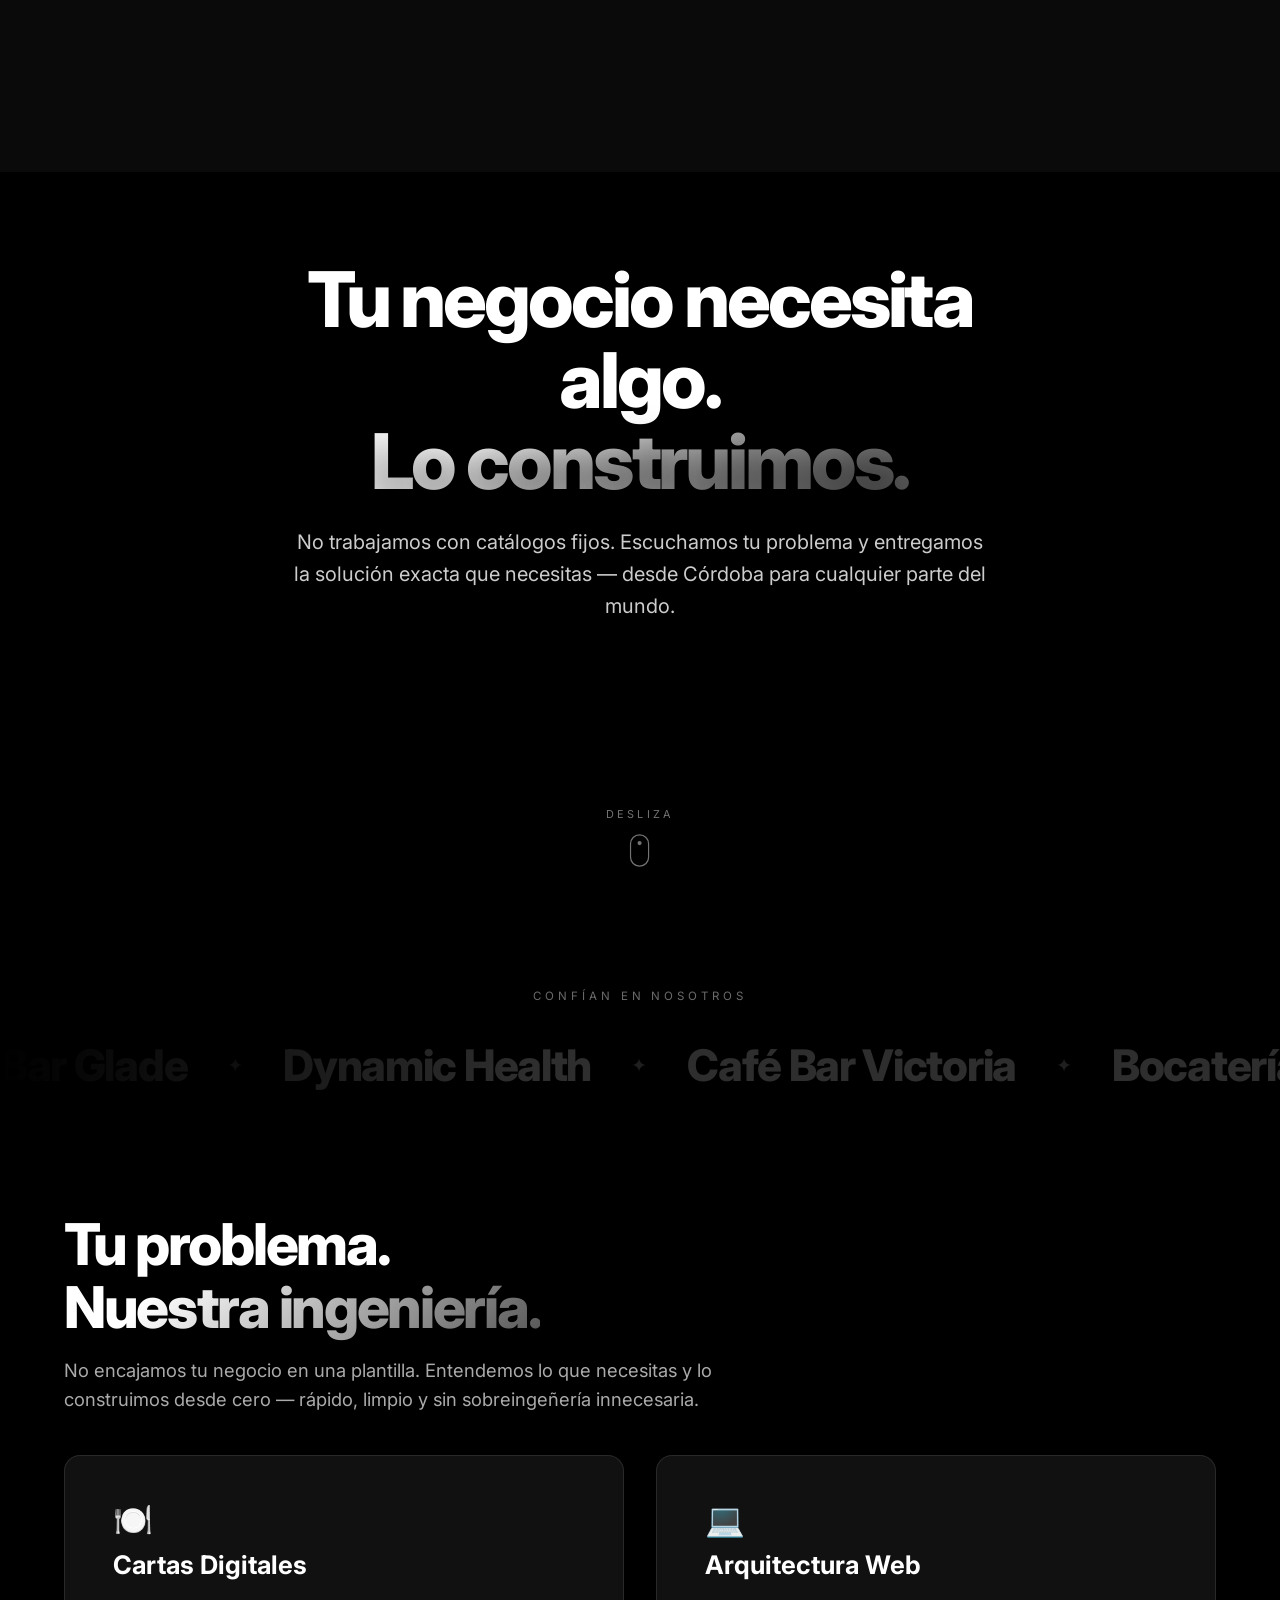
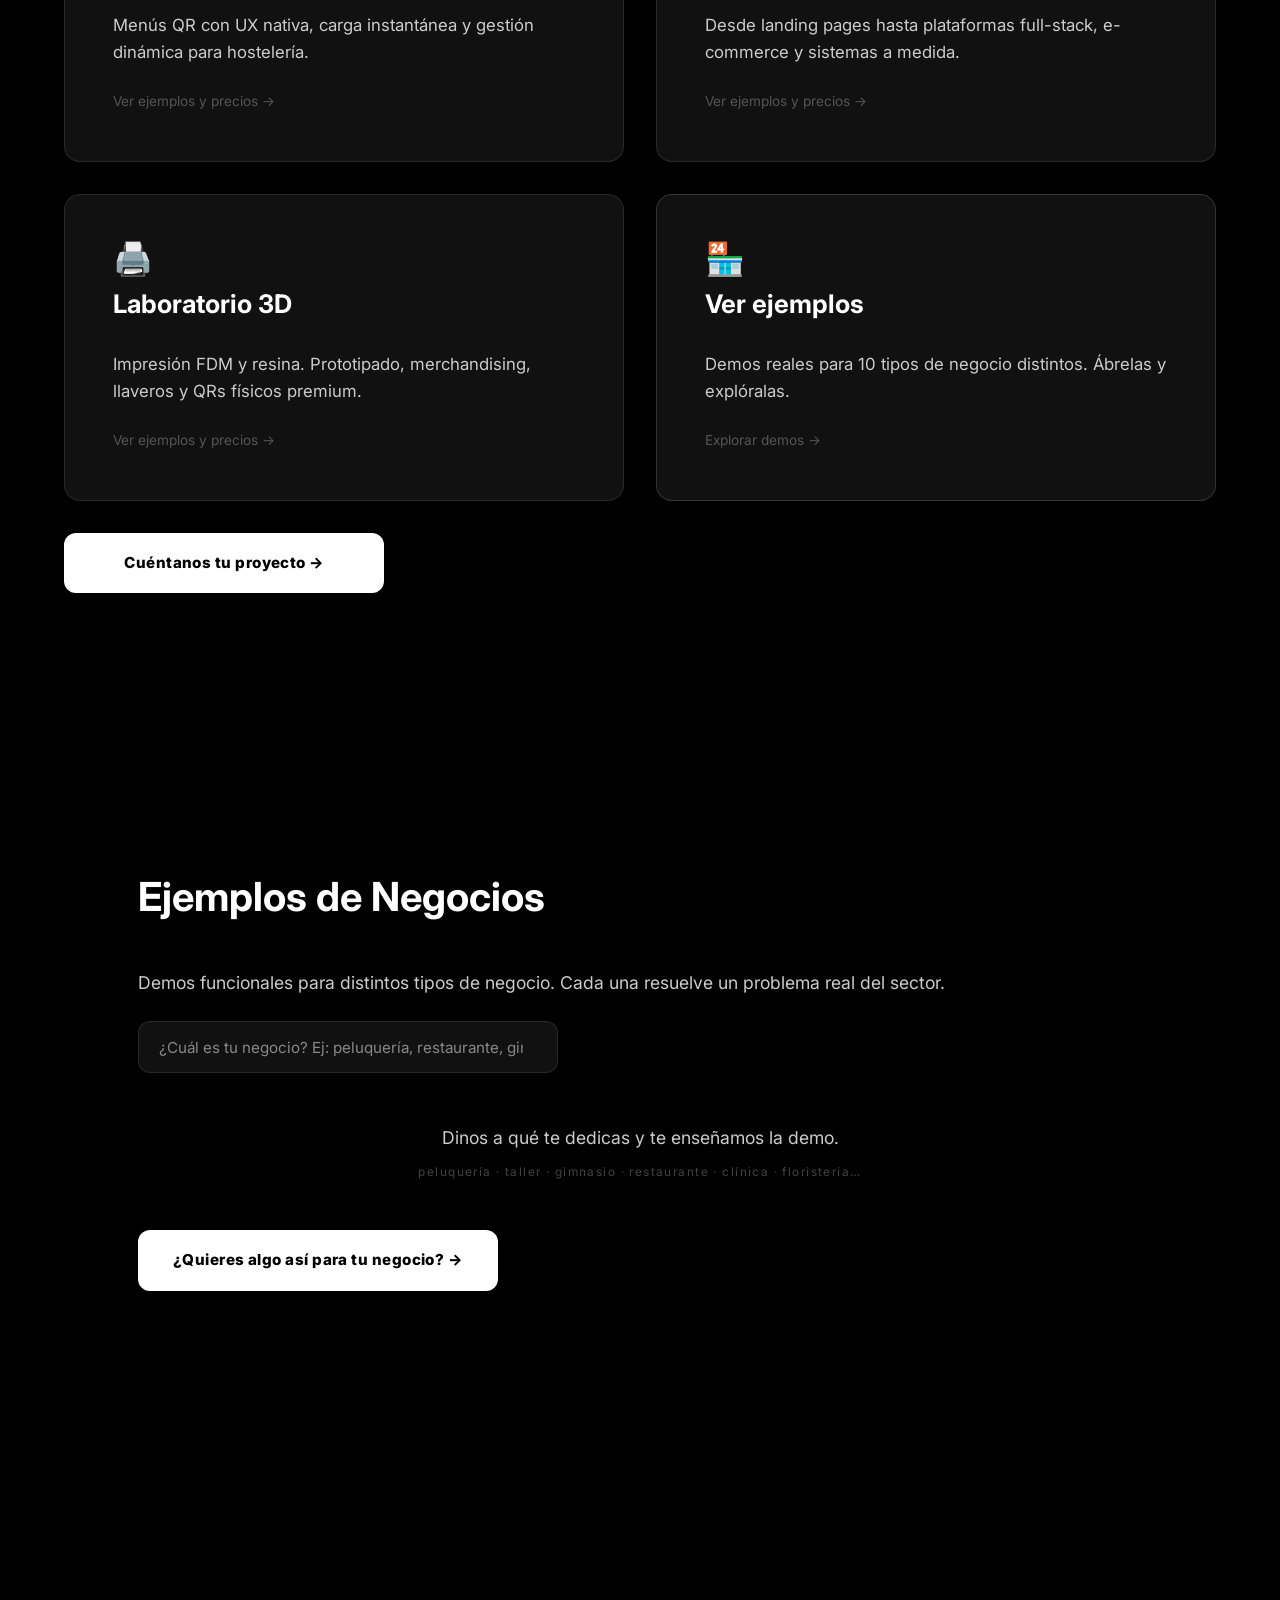
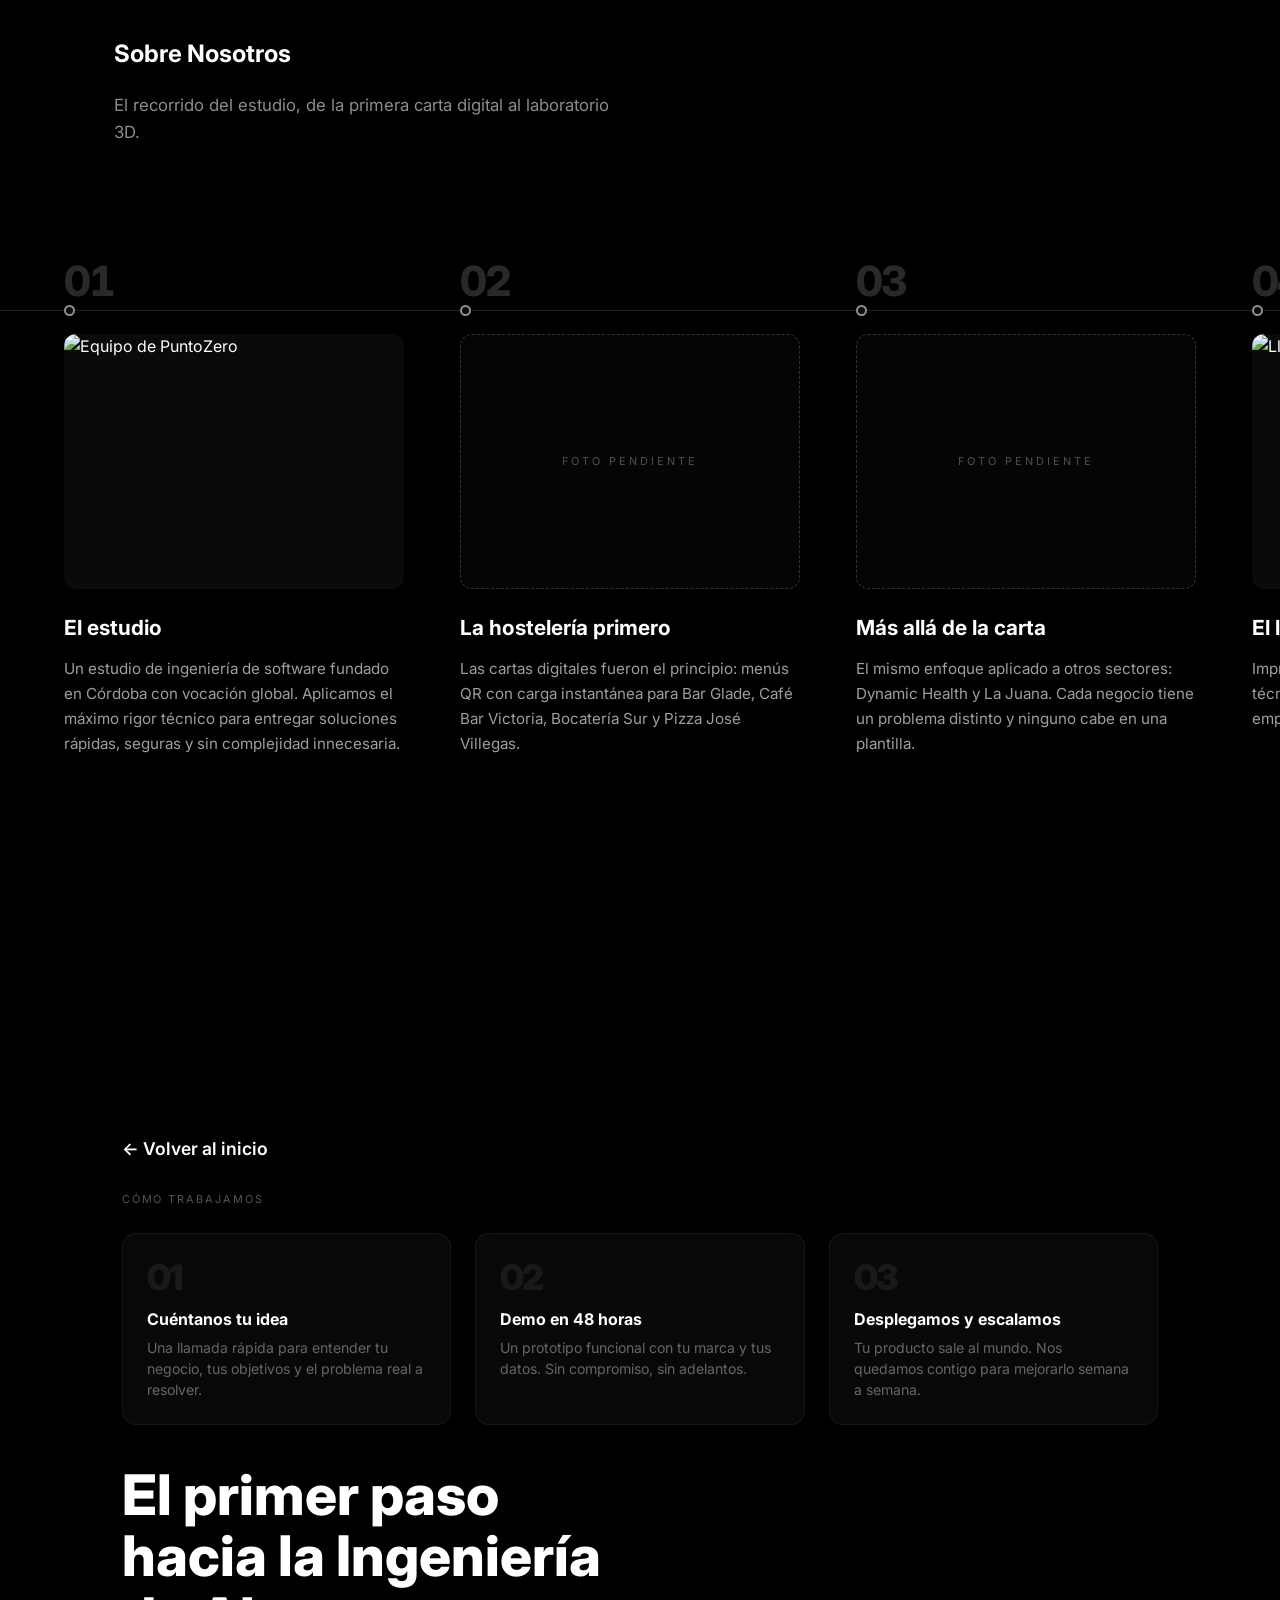
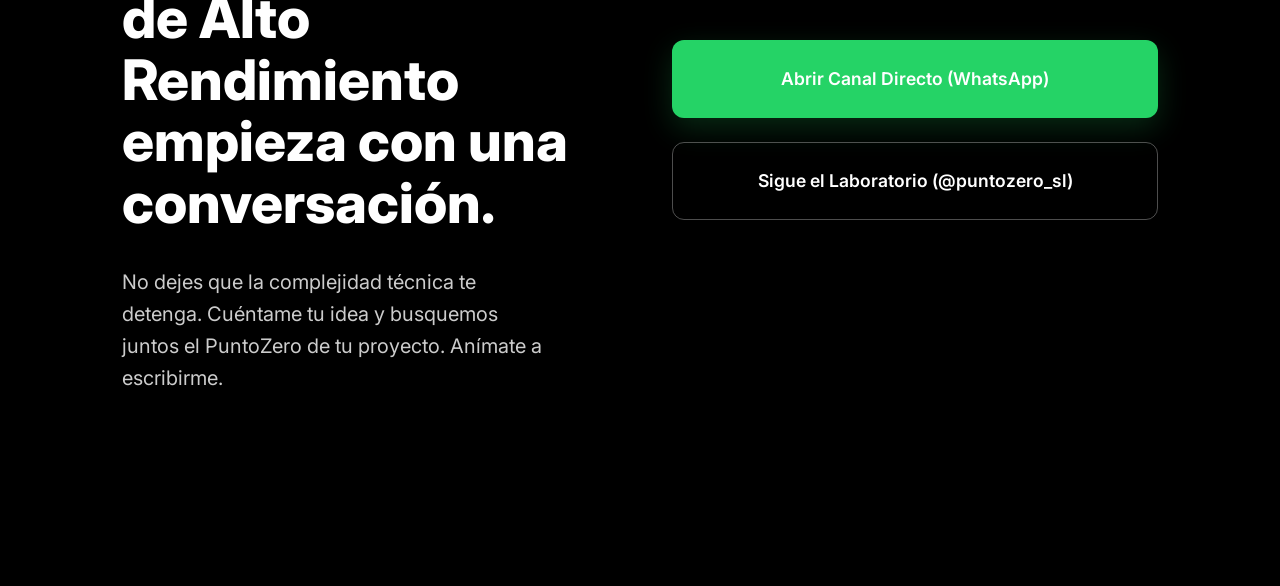
==== index.html @ b3c200de "Portada con scroll, logo 3D generado por código y buscador bajo demanda Versión de pruebas. Cambios " ====
<!DOCTYPE html>
<html lang="es">

<head>
    <meta charset="UTF-8">
    <meta name="viewport" content="width=device-width, initial-scale=1.0">
    <meta name="description"
        content="PuntoZero — Estudio de ingeniería de software en Córdoba. Desarrollo web a medida, cartas digitales QR para hostelería, e-commerce e impresión 3D. Soluciones rápidas, seguras y sin sobreingeniería.">
    <meta name="keywords"
        content="desarrollo web Córdoba, software a medida, diseño web hostelería, cartas digitales QR, programador Córdoba, impresión 3D Córdoba, agencia software España">
    <meta name="author" content="PuntoZero">
    <meta name="robots" content="noindex, nofollow">
    <link rel="canonical" href="https://puntozerosl.es/">
    <link rel="icon" href="favicon.svg" type="image/svg+xml">
    <title>PuntoZero | Desarrollo Web y Software a Medida en Córdoba</title>

    <!-- Open Graph / Facebook / WhatsApp -->
    <meta property="og:type" content="website">
    <meta property="og:url" content="https://puntozerosl.es/">
    <meta property="og:locale" content="es_ES">
    <meta property="og:site_name" content="PuntoZero">
    <meta property="og:title" content="PuntoZero | Desarrollo Web y Software a Medida en Córdoba">
    <meta property="og:description"
        content="Estudio de ingeniería de software fundado en Córdoba. Webs, cartas digitales QR para hostelería, e-commerce e impresión 3D — soluciones a medida, rápidas y sin complejidad innecesaria.">
    <meta property="og:image" content="https://puntozerosl.es/logo_PuntoZero.jpg">

    <!-- Twitter / X Card -->
    <meta name="twitter:card" content="summary_large_image">
    <meta name="twitter:title" content="PuntoZero | Desarrollo Web y Software a Medida en Córdoba">
    <meta name="twitter:description"
        content="Estudio de ingeniería de software fundado en Córdoba. Webs, cartas digitales QR, e-commerce e impresión 3D a medida.">
    <meta name="twitter:image" content="https://puntozerosl.es/logo_PuntoZero.jpg">

    <!-- Datos estructurados (LocalBusiness) para Google -->
    <script type="application/ld+json">
    {
      "@context": "https://schema.org",
      "@type": "ProfessionalService",
      "name": "PuntoZero",
      "description": "Estudio de ingeniería de software fundado en Córdoba. Desarrollo web a medida, cartas digitales QR para hostelería, e-commerce e impresión 3D.",
      "url": "https://puntozerosl.es/",
      "logo": "https://puntozerosl.es/logo_PuntoZero.jpg",
      "image": "https://puntozerosl.es/logo_PuntoZero.jpg",
      "address": {
        "@type": "PostalAddress",
        "addressLocality": "Córdoba",
        "addressRegion": "Córdoba",
        "addressCountry": "ES"
      },
      "areaServed": {
        "@type": "Country",
        "name": "España"
      },
      "sameAs": [
        "https://www.instagram.com/puntozero_sl"
      ]
    }
    </script>

    <!-- Three.js. Ya no hace falta GLTFLoader: el logo se genera por código en
         js/logo3d.js (el .GLB del repo era en realidad un 3MF y nunca cargó). -->
    <script src="https://cdnjs.cloudflare.com/ajax/libs/three.js/r128/three.min.js"></script>

    <!-- GSAP + DrawSVG para la animación de carga. Todos los plugins de GSAP son
         gratuitos desde que Webflow compró GreenSock: registro público, sin token. -->
    <script src="https://cdnjs.cloudflare.com/ajax/libs/gsap/3.15.0/gsap.min.js"></script>
    <script src="https://cdnjs.cloudflare.com/ajax/libs/gsap/3.15.0/DrawSVGPlugin.min.js"></script>
    <script src="https://cdnjs.cloudflare.com/ajax/libs/gsap/3.15.0/ScrollTrigger.min.js"></script>
    <script src="https://cdnjs.cloudflare.com/ajax/libs/gsap/3.15.0/Flip.min.js"></script>

    <!-- Lenis para el scroll suave. Se elige frente a ScrollSmoother de GSAP
         porque Lenis no transforma la página: los paneles de detalle y el canvas
         3D usan position:fixed y un ancestro transformado los rompería. -->
    <script src="https://cdn.jsdelivr.net/npm/lenis@1.3.26/dist/lenis.min.js"></script>

    <!-- Enlace a la hoja de estilos principal -->
    <link rel="stylesheet" href="css/styles.css">

    <!-- Google Fonts -->
    <link rel="preconnect" href="https://fonts.googleapis.com">
    <link rel="preconnect" href="https://fonts.gstatic.com" crossorigin>
    <link href="https://fonts.googleapis.com/css2?family=Inter:wght@400;500;600;700;800&display=swap" rel="stylesheet">
    <!-- Estilos de la animación de carga. En línea y no en css/styles.css por dos
         razones: esa hoja la comparten /la-juana y /pizza-jose-villegas (y el
         loader es solo de la portada), y en línea pinta en el primer frame,
         sin parpadeo. -->
    <style>
        html.pz-cargando,
        html.pz-cargando body { overflow: hidden; }

        #pz-loader {
            position: fixed;
            inset: 0;
            z-index: 9999;
            display: grid;
            place-items: center;
            background: #0a0a0a;
            will-change: transform;
        }

        #pz-loader .pz-stage {
            position: relative;
            display: grid;
            place-items: center;
            width: min(56vw, 40vh, 300px);
            aspect-ratio: 1 / 1;
        }

        #pz-loader .pz-glow {
            position: absolute;
            inset: -35%;
            border-radius: 50%;
            opacity: 0;
            pointer-events: none;
            background: radial-gradient(circle,
                rgba(255, 255, 255, .40) 0%,
                rgba(255, 255, 255, .10) 38%,
                transparent 68%);
        }

        #pz-logo {
            position: relative;
            width: 100%;
            height: auto;
            color: #fff;
            overflow: visible;
            /* Lo destapa GSAP al montar la línea de tiempo: así no se ve el
               logo entero antes de empezar a dibujarse. */
            visibility: hidden;
        }

        /* Con "reducir movimiento" el logo se ve quieto, sin dibujarse. */
        .pz-quieto #pz-logo { visibility: visible; }

        #pz-loader.pz-fuera { opacity: 0; transition: opacity .35s ease; }
    </style>
</head>

<body>

    <!-- Animación de carga: el logo se dibuja y la cortina sube. Solo en la
         portada; las subpáginas no la llevan. -->
    <div id="pz-loader" role="presentation">
        <div class="pz-stage">
            <div class="pz-glow"></div>
            <svg id="pz-logo" viewBox="0 0 240 240" xmlns="http://www.w3.org/2000/svg" aria-hidden="true" focusable="false">
              <defs>
                <!-- En el logo original los huecos del donut de origen y del nodo
                     central están calados también a través de la flecha. Sin esta
                     máscara el trazo de la flecha los taparía. -->
                <mask id="pz-huecos">
                  <rect width="240" height="240" fill="#fff"/>
                  <circle cx="62.15" cy="182.3" r="9.5" fill="#000"/>
                  <circle cx="172.47" cy="63.67" r="7" fill="#000"/>
                </mask>
              </defs>
              <g fill="none" stroke="currentColor" stroke-width="14.0">
                <path class="pz-ring" d="M56.42 170.02A80.9 80.9 0 0 1 165.28 52.96"/>
                <path class="pz-ring" d="M74.72 187.04A80.9 80.9 0 0 0 183.58 69.98"/>
                <path class="pz-oval" d="M73.96 151.15A51.1 71.8 0 0 1 153.43 65.7"/>
                <path class="pz-oval" d="M86.57 174.3A51.1 71.8 0 0 0 166.04 88.85"/>
                <path class="pz-shaft" stroke-width="14.4" mask="url(#pz-huecos)" d="M62.15 182.3L190.17 44.63"/>
                <circle class="pz-origin" cx="62.15" cy="182.3" r="14.75" stroke-width="10.5"/>
                <circle class="pz-hub" cx="172.47" cy="63.67" r="10.5" stroke-width="7"/>
                <circle class="pz-node" cx="120.0" cy="33.9" r="5.5" stroke-width="4.6"/>
                <circle class="pz-node" cx="33.9" cy="120.0" r="5.5" stroke-width="4.6"/>
                <circle class="pz-node" cx="206.1" cy="120.0" r="5.5" stroke-width="4.6"/>
                <circle class="pz-node" cx="120.0" cy="206.1" r="5.5" stroke-width="4.6"/>
                <circle class="pz-node" cx="68.9" cy="120.0" r="6.1" stroke-width="5.8"/>
                <circle class="pz-node" cx="171.1" cy="120.0" r="6.1" stroke-width="5.8"/>
              </g>
              <polygon class="pz-head" fill="currentColor" points="208.7,24.71 203.36,56.88 176.99,32.37"/>
            </svg>
        </div>
    </div>
    <noscript>
        <!-- Sin JavaScript nadie va a quitar la cortina: mejor no ponerla. -->
        <style>#pz-loader { display: none; }</style>
    </noscript>
    <script>
        (function () {
            document.documentElement.classList.add('pz-cargando');
            // Marca que hay JS: el CSS lo usa para ocultar cosas que solo el JS
            // puede volver a mostrar (p. ej. las demos hasta que se busca).
            document.documentElement.classList.add('pz-js');
            // Red de seguridad por si js/loader.js no llega a cargar (404, red
            // caída): sin esto la cortina taparía la web para siempre. El tope
            // propio del loader es de 6 s, así que esto solo salta si no está.
            window.setTimeout(function () {
                var l = document.getElementById('pz-loader');
                if (l && l.parentNode) l.parentNode.removeChild(l);
                document.documentElement.classList.remove('pz-cargando');
            }, 7000);
        })();
    </script>
    <script src="js/loader.js"></script>

    <!-- VISTA MÓVIL (App Nativa) -->
    <main id="mobile-app">
        <header class="mobile-header">
            <div style="display: flex; align-items: center; gap: 10px;">
                <img src="logo_PuntoZero.jpg" alt="Icono" class="mobile-logo-icon"
                    style="height:21px; width:auto; filter: invert(1);">
                <h1 class="mobile-logo">PuntoZero</h1>
            </div>
            <button class="mobile-menu-btn" onclick="document.getElementById('mobile-menu').classList.toggle('is-open')">
                <span style="font-size: 1.5rem; color: #ffffff;">⋮</span>
            </button>
            <nav id="mobile-menu" class="mobile-menu-overlay">
                <button class="close-menu-btn" onclick="document.getElementById('mobile-menu').classList.remove('is-open')">&times;</button>
                <a href="#" onclick="Maps('view-landing'); document.getElementById('mobile-menu').classList.remove('is-open'); return false;">Inicio</a>
                <a href="#" onclick="Maps('view-services-list'); document.getElementById('mobile-menu').classList.remove('is-open'); return false;">Servicios</a>
                <a href="#" onclick="Maps('view-ejemplos'); document.getElementById('mobile-menu').classList.remove('is-open'); return false;">Ejemplos</a>
                <a href="#" onclick="Maps('view-sobre'); document.getElementById('mobile-menu').classList.remove('is-open'); return false;">Sobre Nosotros</a>
                <a href="#" onclick="Maps('view-contacto-mobile'); document.getElementById('mobile-menu').classList.remove('is-open'); return false;">Contacto</a>
            </nav>
        </header>

        <div id="app-content">
            <!-- Vista Landing Nueva -->
            <section id="view-landing" class="view active-view" style="height: 100%; position: relative; padding: 0 5%;">
                <div class="landing-bg"></div>
                <div class="landing-content" style="display: flex; flex-direction: column; align-items: center; justify-content: center; text-align: center; width: 100%;">
                    <h2 class="landing-headline">Tu negocio necesita algo.<br><span class="landing-grad">Lo construimos.</span></h2>
                    <p class="landing-tagline">No trabajamos con catálogos fijos. Escuchamos tu problema y entregamos la solución exacta que necesitas.</p>
                    <button onclick="Maps('view-services-list')" class="btn-cta-landing">VER LO QUE HACEMOS</button>
                    <button onclick="Maps('view-contacto-mobile')" class="btn-cta-secondary">Contactar directo →</button>

                    <div class="tech-pills-container">
                        <span class="tech-pill">⚡ Cero Latencia</span>
                        <span class="tech-pill">🛠️ Código a Medida</span>
                        <span class="tech-pill">📐 Rigor Técnico</span>
                    </div>

                    <div class="clients-strip">
                        <p class="clients-label">Confían en nosotros</p>
                        <div class="clients-logos">
                            <img src="logo_glade.png" alt="Bar Glade"/>
                            <img src="Logo_DH.png" alt="Dynamic Health"/>
                            <img src="logo_victoria.png" alt="Café Bar Victoria"/>
                            <img src="logo_BocateriaSur.png" alt="Bocatería Sur"/>
                        </div>
                    </div>
                </div>

                <div class="landing-footer-brand">
                    <p>Diseñado en Córdoba. Desplegado a nivel global.</p>
                </div>
            </section>

            <!-- Vista de Servicios -->
            <section id="view-services-list" class="view">
                <div class="hero-intro">
                    <h2>Tu problema.<br>Nuestra ingeniería.</h2>
                    <p>No encajamos tu negocio en una plantilla. Entendemos lo que necesitas y lo construimos desde cero — rápido, limpio y sin sobreingeñería.</p>
                </div>

                <div class="cards-grid">
                    <article class="service-card service-card-v2" onclick="Maps('view-cartas')">
                        <span class="svc-icon">🍽️</span>
                        <div>
                            <h3>Cartas Digitales</h3>
                            <p>Menús QR con UX nativa, carga instantánea y gestión dinámica para hostelería.</p>
                        </div>
                        <span class="svc-arrow">→</span>
                    </article>

                    <article class="service-card service-card-v2" onclick="Maps('view-web')">
                        <span class="svc-icon">💻</span>
                        <div>
                            <h3>Arquitectura Web</h3>
                            <p>Desde landing pages hasta plataformas full-stack, e-commerce y sistemas a medida.</p>
                        </div>
                        <span class="svc-arrow">→</span>
                    </article>

                    <article class="service-card service-card-v2" onclick="Maps('view-3d')">
                        <span class="svc-icon">🖨️</span>
                        <div>
                            <h3>Laboratorio 3D</h3>
                            <p>Impresión FDM y resina. Prototipado, merchandising, llaveros y QRs físicos premium.</p>
                        </div>
                        <span class="svc-arrow">→</span>
                    </article>

                    <article class="service-card service-card-v2 service-card-ejemplos" onclick="Maps('view-ejemplos')">
                        <span class="svc-icon">🏪</span>
                        <div>
                            <h3>Ver ejemplos</h3>
                            <p>Demos reales para 10 tipos de negocio distintos. Ábrelas y explóralas.</p>
                        </div>
                        <span class="svc-arrow">→</span>
                    </article>
                </div>

                <div style="padding: 0 8% 3rem;">
                    <button onclick="Maps('view-contacto-mobile')" class="btn-cta-full">
                        Cuéntanos tu proyecto →
                    </button>
                </div>
            </section>

            <!-- Vistas Internas -->
            <section id="view-cartas" class="view">
                <div class="view-header">
                    <button onclick="window.history.back()" class="btn-volver">← Volver</button>
                    <h2>Cartas Web Hostelería</h2>
                </div>
                <div class="view-body">
                    <p>Implementamos cartas digitales con un diseño UX similar a una App nativa. Carga Zero-Latency
                        mediante escaneo QR y gestión integral de productos.</p>
                    <div class="example-links">
                        <a href="https://bar-glade.netlify.app/" target="_blank" class="example-btn btn-glade">Ver
                            Ejemplo: Bar Glade (Coctelería)</a>
                        <a href="http://cartacafebarvictoria.es/" target="_blank" class="example-btn btn-victoria">Ver
                            Ejemplo: Café Bar Victoria (Tradicional)</a>
                        <a href="https://cartabocateriasur2.es/" target="_blank" class="example-btn btn-bocateria">Ver
                            Ejemplo: Bocatería Sur</a>
                    </div>

                    <h3 class="pricing-section-title">Planes de Ingeniería Gastronómica</h3>
                    <div class="pricing-container">
                        <article class="pricing-card">
                            <h4>Despliegue Estático</h4>
                            <p class="pricing-price">Consultar</p>
                            <ul class="pricing-features">
                                <li>Alojamiento en dominio propio</li>
                                <li>Tu mandas las fotografias</li>
                                <li>Código QR Físico Básico</li>
                            </ul>
                            <button class="btn-contratar" onclick="enviarWhatsApp(this)"
                                data-plan="Plan Básico - Cartas Digitales">Solicitar Presupuesto</button>
                        </article>

                        <article class="pricing-card advanced">
                            <span class="badge">Más Popular</span>
                            <h4>Gestión Dinámica</h4>
                            <p class="pricing-price">Consultar</p>
                            <ul class="pricing-features">
                                <li>Todo lo del plan Básico</li>
                                <li>Gestión semanal de la carta</li>
                                <li>Soporte técnico prioritario</li>
                            </ul>
                            <button class="btn-contratar" onclick="enviarWhatsApp(this)"
                                data-plan="Plan Avanzado - Cartas Digitales">Solicitar Presupuesto</button>
                        </article>

                        <article class="pricing-card">
                            <h4>Ecosistema Total</h4>
                            <p class="pricing-price">Consultar</p>
                            <ul class="pricing-features">
                                <li>Integración Multidioma</li>
                                <li>Tomamos las fotgrafías</li>
                                <li>Placas QR en impresión 3D premium</li>
                            </ul>
                            <button class="btn-contratar" onclick="enviarWhatsApp(this)"
                                data-plan="Ecosistema Total - Cartas Digitales">Solicitar Presupuesto</button>
                        </article>
                    </div>
                </div>
            </section>

            <section id="view-web" class="view">
                <div class="view-header">
                    <button onclick="window.history.back()" class="btn-volver">← Volver</button>
                    <h2>Arquitectura Digital</h2>
                </div>
                <div class="view-body">
                    <p>En PuntoZero abordamos el <strong>Desarrollo Full-Stack</strong> creando arquitecturas digitales
                        robustas y escalables. Aplicamos metodologías ágiles e Ingeniería de Software avanzada para
                        desarrollar plataformas a medida, sistemas e-commerce de alto rendimiento y ecosistemas
                        digitales orientados a maximizar los resultados de tu negocio.</p>
                    <div class="example-links">
                        <a href="https://dynamichealth.es/" target="_blank" class="example-btn btn-dh">Ver
                            Ejemplo: Dynamic Health</a>
                    </div>

                    <h3 class="pricing-section-title">Planes de Arquitectura Digital</h3>
                    <div class="pricing-container">
                        <article class="pricing-card">
                            <h4>Escaparate Digital</h4>
                            <p class="pricing-price">Consultar</p>
                            <ul class="pricing-features">
                                <li>Landing Page corporativa</li>
                                <li>Optimización Zero-Latency</li>
                                <li>Diseño Responsive Extremo</li>
                            </ul>
                            <button class="btn-contratar" onclick="enviarWhatsApp(this)"
                                data-plan="Escaparate Digital - Arquitectura Digital">Solicitar Presupuesto</button>
                        </article>

                        <article class="pricing-card advanced">
                            <span class="badge">E-commerce</span>
                            <h4>Tienda Online</h4>
                            <p class="pricing-price">Consultar</p>
                            <ul class="pricing-features">
                                <li>Todo lo anterior</li>
                                <li>Embudos de pago optimizados</li>
                                <li>Panel de gestión de stock</li>
                            </ul>
                            <button class="btn-contratar" onclick="enviarWhatsApp(this)"
                                data-plan="Tienda Online - Arquitectura Digital">Solicitar Presupuesto</button>
                        </article>

                        <article class="pricing-card">
                            <h4>Plataforma a Medida</h4>
                            <p class="pricing-price">Consultar</p>
                            <ul class="pricing-features">
                                <li>Sistemas de reservas/gestión</li>
                                <li>Integración de APIs complejas</li>
                                <li>Renderizado 3D en tiempo real</li>
                            </ul>
                            <button class="btn-contratar" onclick="enviarWhatsApp(this)"
                                data-plan="Plataforma a Medida - Arquitectura Digital">Solicitar Presupuesto</button>
                        </article>
                    </div>
                </div>
            </section>

            <section id="view-3d" class="view">
                <div class="view-header"
                    style="position: absolute; top:0; left:0; right:0; z-index: 10; background: transparent; padding-top: 1rem;">
                    <button onclick="window.history.back()" class="btn-volver"
                        style="color: #ffffff; text-shadow: 0 1px 3px rgba(0,0,0,0.8); background: rgba(0,0,0,0.3); padding: 5px 12px; border-radius: 20px;">←
                        Volver</button>
                </div>

                <div class="service-hero">
                    <img src="baner_3D.webp" alt="Laboratorio Dual de Impresión 3D" class="service-hero-img">
                    <div class="service-hero-content">
                        <h2>Laboratorio Dual de Impresión 3D</h2>
                    </div>
                </div>

                <div class="view-body" style="padding-top: 0.5rem;">
                    <p>Contamos con un <strong>Laboratorio Dual de Impresión 3D</strong> que emplea tecnologías FDM y
                        resina de alta resolución. Este laboratorio nos permite ofrecer servicios de ingeniería física,
                        prototipado rápido para validación de piezas, modelado CAD de precisión e incluso creación de
                        merchandising técnico exclusivo para empresas.</p>

                    <div class="services-modal-container">
                        <button class="service-modal-btn" data-service="llaveros">Merchandaising y llaveros
                            personalizados</button>
                        <button class="service-modal-btn" data-service="figuras">Figuras y Coleccionables</button>
                        <button class="service-modal-btn" data-service="qrs">QRs de todo tipo</button>
                        <button class="service-modal-btn" data-service="otro">Cualquier otro diseño</button>
                    </div>

                    <div class="pricing-explanation-block">
                        <h3>PRESUPUESTO FLEXIBLE Y VARIABLE</h3>
                        <p>El precio final de cada proyecto se calcula de forma personalizada basándose en factores
                            técnicos clave, incluyendo el volumen de impresión, número de unidades, horas de máquina
                            estimadas, y los colores y materiales seleccionados.</p>
                        <button class="btn-contratar" onclick="enviarWhatsApp(this)"
                            data-plan="Cotización Impresión 3D">Solicitar Presupuesto</button>
                    </div>
                </div>
            </section>

            <section id="view-arch3d" class="view">
                <div class="view-header">
                    <button onclick="window.history.back()" class="btn-volver">← Volver</button>
                    <h2>Maquetar casas en 3d</h2>
                </div>
                <div class="view-body">
                    <p>Ofrecemos un servicio especializado de <strong>Maquetación 3D de viviendas</strong>. Creamos
                        visualizaciones arquitectónicas inmersivas y fotorrealistas que permiten explorar los espacios y
                        distribuciones antes de su construcción o reforma.</p>
                </div>
            </section>

            <section id="view-sobre" class="view">
                <div class="view-header">
                    <button onclick="window.history.back()" class="btn-volver">← Volver</button>
                    <h2>Sobre Nosotros</h2>
                </div>
                <div class="view-body">
                    <div class="team-photo-wrap">
                        <img src="equipo.webp" alt="Equipo PuntoZero" class="team-photo"/>
                    </div>
                    <p style="margin-top: 1.5rem;">Somos un estudio de ingeniería de software fundado en Córdoba. Aplicamos el máximo rigor técnico para entregar soluciones digitales rápidas, seguras y sin complejidad innecesaria al cliente.</p>
                    <div class="team-grid" style="margin-top: 1.5rem;">
                        <div class="team-member">
                            <h4>Dirección & Desarrollo</h4>
                            <p>Especialista en arquitectura digital y desarrollo full-stack. Responsable de cada línea de código que sale del estudio.</p>
                        </div>
                        <div class="team-member">
                            <h4>Diseño & Experiencia de Usuario</h4>
                            <p>Convierte la complejidad técnica en interfaces elegantes e intuitivas. Garantiza que cada producto sea tan fácil de usar como potente.</p>
                        </div>
                    </div>
                </div>
            </section>

            <section id="view-contacto-mobile" class="view">
                <div class="view-header">
                    <button onclick="window.history.back()" class="btn-volver">← Volver</button>
                    <h2>Contáctanos</h2>
                </div>
                <div class="view-body">
                    <div class="proceso-section">
                        <p class="proceso-label">Cómo trabajamos</p>
                        <div class="proceso-grid">
                            <div class="proceso-step">
                                <span class="paso-num">01</span>
                                <div>
                                    <h4>Cuéntanos tu idea</h4>
                                    <p>Una llamada rápida para entender tu negocio, tus objetivos y el problema real a resolver.</p>
                                </div>
                            </div>
                            <div class="proceso-step">
                                <span class="paso-num">02</span>
                                <div>
                                    <h4>Demo en 48 horas</h4>
                                    <p>Un prototipo funcional con tu marca y tus datos. Sin compromiso, sin adelantos.</p>
                                </div>
                            </div>
                            <div class="proceso-step">
                                <span class="paso-num">03</span>
                                <div>
                                    <h4>Desplegamos y escalamos</h4>
                                    <p>Tu producto sale al mundo. Nos quedamos contigo para mejorarlo semana a semana.</p>
                                </div>
                            </div>
                        </div>
                    </div>
                    <p style="margin-bottom: 2rem;">No dejes que la complejidad técnica te detenga. Cuéntame tu idea y busquemos juntos el PuntoZero de tu proyecto. Anímate a escribirme.</p>
                    <div style="display: flex; flex-direction: column; gap: 1rem;">
                        <button class="btn-contratar" style="background-color: #25D366; color: #fff; border: none; font-weight: 800;" onclick="enviarWhatsApp(this)" data-plan="Contacto General desde Móvil">Abrir Canal Directo (WhatsApp)</button>
                        <a href="https://www.instagram.com/puntozero_sl" target="_blank" class="btn-contratar" style="background-color: transparent; color: #fff; border: 1px solid rgba(255,255,255,0.3); text-decoration: none; padding: 1rem; display: block;">Sigue el Laboratorio (@puntozero_sl)</a>
                    </div>
                </div>
            </section>

            <!-- Vista Ejemplos de Negocios -->
            <section id="view-ejemplos" class="view">
                <div class="view-header">
                    <button onclick="window.history.back()" class="btn-volver">← Volver</button>
                    <h2>Ejemplos de Negocios</h2>
                </div>
                <div class="view-body">
                    <p style="margin-bottom:1.5rem;">Demos funcionales que hemos construido para distintos tipos de negocio. Cada una resuelve un problema real del sector.</p>
                    <div class="ej-buscador-wrap">
                        <input type="search" class="ej-search-input" placeholder="¿Cuál es tu negocio? Ej: peluquería, restaurante, gimnasio…" oninput="filtrarEjemplos(this)" autocomplete="off" aria-label="Buscar ejemplo por tipo de negocio">
                        <!-- Estados del buscador. Las demos no se muestran hasta que
                             se busca: eran 33 tarjetas ocupando media pantalla. -->
                        <div class="ej-estado">
                            <div class="ej-cargando" hidden aria-live="polite">
                                <div class="ej-cargando-marca"></div>
                                <p class="ej-cargando-txt">Buscando demos…</p>
                            </div>
                            <p class="ej-vacio">Dinos a qué te dedicas y te enseñamos la demo.
                                <span>peluquería · taller · gimnasio · restaurante · clínica · floristería…</span>
                            </p>
                        </div>
                    <div class="ejemplos-grid-v2">
                        <a href="https://barberq.puntozerosl.es/" target="_blank" class="ej-card" data-kw="peluqueria peluquero corte de pelo afeitado salon de barberos barba hombre" style="--ej-color:#f59e0b">
                            <div class="ej-top"><span class="ej-emoji">✂️</span></div>
                            <p class="ej-sector">Barbería</p>
                            <h4 class="ej-nombre">BarberQ</h4>
                            <span class="ej-btn">Ver demo</span>
                        </a>
                        <a href="https://garagetrack.puntozerosl.es/" target="_blank" class="ej-card" data-kw="taller mecanico coches automoviles reparacion de coches vehiculos neumaticos revision" style="--ej-color:#3b82f6">
                            <div class="ej-top"><span class="ej-emoji">🔧</span></div>
                            <p class="ej-sector">Taller mecánico</p>
                            <h4 class="ej-nombre">GarageTrack</h4>
                            <span class="ej-btn">Ver demo</span>
                        </a>
                        <a href="https://dentaflow.puntozerosl.es/" target="_blank" class="ej-card" data-kw="dentista clinica dental odontologia dientes ortodoncia salud bucal" style="--ej-color:#06b6d4">
                            <div class="ej-top"><span class="ej-emoji">🦷</span></div>
                            <p class="ej-sector">Clínica dental</p>
                            <h4 class="ej-nombre">DentaFlow</h4>
                            <span class="ej-btn">Ver demo</span>
                        </a>
                        <a href="https://fitsched.puntozerosl.es/" target="_blank" class="ej-card" data-kw="gimnasio gym fitness entrenamiento personal deporte pesas clases" style="--ej-color:#a855f7">
                            <div class="ej-top"><span class="ej-emoji">💪</span></div>
                            <p class="ej-sector">Gimnasio</p>
                            <h4 class="ej-nombre">FitSched</h4>
                            <span class="ej-btn">Ver demo</span>
                        </a>
                        <a href="https://tableflow.puntozerosl.es/" target="_blank" class="ej-card" data-kw="restaurante bar cafeteria hosteleria reservas de mesas comida cocina" style="--ej-color:#f97316">
                            <div class="ej-top"><span class="ej-emoji">🍽️</span></div>
                            <p class="ej-sector">Restaurante</p>
                            <h4 class="ej-nombre">TableFlow</h4>
                            <span class="ej-btn">Ver demo</span>
                        </a>
                        <a href="https://propfinder.puntozerosl.es/" target="_blank" class="ej-card" data-kw="inmobiliaria pisos casas alquiler venta de viviendas propiedades agencia inmobiliaria" style="--ej-color:#10b981">
                            <div class="ej-top"><span class="ej-emoji">🏠</span></div>
                            <p class="ej-sector">Inmobiliaria</p>
                            <h4 class="ej-nombre">PropFinder</h4>
                            <span class="ej-btn">Ver demo</span>
                        </a>
                        <a href="https://vetflow.puntozerosl.es/" target="_blank" class="ej-card" data-kw="veterinaria veterinario mascotas animales perros gatos clinica veterinaria citas" style="--ej-color:#22c55e">
                            <div class="ej-top"><span class="ej-emoji">🐾</span></div>
                            <p class="ej-sector">Veterinaria</p>
                            <h4 class="ej-nombre">VetFlow</h4>
                            <span class="ej-btn">Ver demo</span>
                        </a>
                        <a href="https://glowbook.puntozerosl.es/" target="_blank" class="ej-card" data-kw="estetica spa salon de belleza manicura masajes unas tratamientos faciales" style="--ej-color:#f472b6">
                            <div class="ej-top"><span class="ej-emoji">💅</span></div>
                            <p class="ej-sector">Estética & Spa</p>
                            <h4 class="ej-nombre">GlowBook</h4>
                            <span class="ej-btn">Ver demo</span>
                        </a>
                        <a href="https://cleantrack.puntozerosl.es/" target="_blank" class="ej-card" data-kw="tintoreria lavanderia limpieza de ropa tintorerias planchado lavado en seco" style="--ej-color:#38bdf8">
                            <div class="ej-top"><span class="ej-emoji">👔</span></div>
                            <p class="ej-sector">Tintorería</p>
                            <h4 class="ej-nombre">CleanTrack</h4>
                            <span class="ej-btn">Ver demo</span>
                        </a>
                        <a href="https://fixnow.puntozerosl.es/" target="_blank" class="ej-card" data-kw="fontanero electricista cerrajero urgencias del hogar reparaciones mantenimiento averias" style="--ej-color:#ef4444">
                            <div class="ej-top"><span class="ej-emoji">🚨</span></div>
                            <p class="ej-sector">Urgencias hogar</p>
                            <h4 class="ej-nombre">FixNow</h4>
                            <span class="ej-btn">Ver demo</span>
                        </a>
                        <a href="https://techhub.puntozerosl.es/" target="_blank" class="ej-card" data-kw="informatica reparacion de moviles ordenadores tecnologia soporte tecnico electronica" style="--ej-color:#0ea5e9">
                            <div class="ej-top"><span class="ej-emoji">💻</span></div>
                            <p class="ej-sector">Informática</p>
                            <h4 class="ej-nombre">TechHub</h4>
                            <span class="ej-btn">Ver demo</span>
                        </a>
                        <a href="https://threadshop.puntozerosl.es/" target="_blank" class="ej-card" data-kw="tienda de ropa moda boutique accesorios complementos" style="--ej-color:#f43f5e">
                            <div class="ej-top"><span class="ej-emoji">👗</span></div>
                            <p class="ej-sector">Moda & Accesorios</p>
                            <h4 class="ej-nombre">ThreadShop</h4>
                            <span class="ej-btn">Ver demo</span>
                        </a>
                        <a href="https://paperco.puntozerosl.es/" target="_blank" class="ej-card" data-kw="papeleria libreria manualidades material escolar arte regalos" style="--ej-color:#f59e0b">
                            <div class="ej-top"><span class="ej-emoji">📓</span></div>
                            <p class="ej-sector">Papelería & Arte</p>
                            <h4 class="ej-nombre">PaperCo</h4>
                            <span class="ej-btn">Ver demo</span>
                        </a>
                        <a href="https://boxfit.puntozerosl.es/" target="_blank" class="ej-card" data-kw="boxeo crossfit entrenamiento funcional artes marciales gimnasio de boxeo" style="--ej-color:#dc2626">
                            <div class="ej-top"><span class="ej-emoji">🥊</span></div>
                            <p class="ej-sector">Gimnasio funcional</p>
                            <h4 class="ej-nombre">BoxFit</h4>
                            <span class="ej-btn">Ver demo</span>
                        </a>
                        <a href="https://folio.puntozerosl.es/" target="_blank" class="ej-card" data-kw="portfolio diseñador freelance fotografo artista creativo agencia creativa" style="--ej-color:#8b5cf6">
                            <div class="ej-top"><span class="ej-emoji">🎨</span></div>
                            <p class="ej-sector">Portfolio digital</p>
                            <h4 class="ej-nombre">Folio</h4>
                            <span class="ej-btn">Ver demo</span>
                        </a>
                        <a href="https://bloomq.puntozerosl.es/" target="_blank" class="ej-card" data-kw="floristeria flores ramos plantas regalos florales entrega de flores a domicilio" style="--ej-color:#ec4899">
                            <div class="ej-top"><span class="ej-emoji">🌸</span></div>
                            <p class="ej-sector">Floristería</p>
                            <h4 class="ej-nombre">BloomQ</h4>
                            <span class="ej-btn">Ver demo</span>
                        </a>
                        <a href="https://crusthub.puntozerosl.es/" target="_blank" class="ej-card" data-kw="panaderia pasteleria reposteria pan artesano tartas dulces bolleria masa madre" style="--ej-color:#d97706">
                            <div class="ej-top"><span class="ej-emoji">🥐</span></div>
                            <p class="ej-sector">Panadería & Pastelería</p>
                            <h4 class="ej-nombre">CrustHub</h4>
                            <span class="ej-btn">Ver demo</span>
                        </a>
                        <a href="https://drivesched.puntozerosl.es/" target="_blank" class="ej-card" data-kw="autoescuela carnet de conducir clases practicas examen de conducir teorico" style="--ej-color:#2563eb">
                            <div class="ej-top"><span class="ej-emoji">🚗</span></div>
                            <p class="ej-sector">Autoescuela</p>
                            <h4 class="ej-nombre">DriveSched</h4>
                            <span class="ej-btn">Ver demo</span>
                        </a>
                        <a href="https://zenflow.puntozerosl.es/" target="_blank" class="ej-card" data-kw="yoga pilates meditacion estudio de yoga bienestar relajacion clases" style="--ej-color:#84cc16">
                            <div class="ej-top"><span class="ej-emoji">🧘</span></div>
                            <p class="ej-sector">Yoga & Pilates</p>
                            <h4 class="ej-nombre">ZenFlow</h4>
                            <span class="ej-btn">Ver demo</span>
                        </a>
                        <a href="https://lenspoint.puntozerosl.es/" target="_blank" class="ej-card" data-kw="optica gafas lentillas graduacion revision visual monturas oculista" style="--ej-color:#06b6d4">
                            <div class="ej-top"><span class="ej-emoji">👓</span></div>
                            <p class="ej-sector">Óptica</p>
                            <h4 class="ej-nombre">LensPoint</h4>
                            <span class="ej-btn">Ver demo</span>
                        </a>
                        <a href="https://goldline.puntozerosl.es/" target="_blank" class="ej-card" data-kw="joyeria joyas anillos collares pulseras relojeria orfebreria oro" style="--ej-color:#eab308">
                            <div class="ej-top"><span class="ej-emoji">💍</span></div>
                            <p class="ej-sector">Joyería</p>
                            <h4 class="ej-nombre">GoldLine</h4>
                            <span class="ej-btn">Ver demo</span>
                        </a>
                        <a href="https://tripnest.puntozerosl.es/" target="_blank" class="ej-card" data-kw="agencia de viajes vacaciones escapadas turismo vuelos hoteles reservas" style="--ej-color:#0ea5e9">
                            <div class="ej-top"><span class="ej-emoji">✈️</span></div>
                            <p class="ej-sector">Agencia de viajes</p>
                            <h4 class="ej-nombre">TripNest</h4>
                            <span class="ej-btn">Ver demo</span>
                        </a>
                        <a href="https://gelatohub.puntozerosl.es/" target="_blank" class="ej-card" data-kw="heladeria helados gelato postres heladeria artesanal sorbetes" style="--ej-color:#f472b6">
                            <div class="ej-top"><span class="ej-emoji">🍦</span></div>
                            <p class="ej-sector">Heladería artesanal</p>
                            <h4 class="ej-nombre">GelatoHub</h4>
                            <span class="ej-btn">Ver demo</span>
                        </a>
                        <a href="https://inkroom.puntozerosl.es/" target="_blank" class="ej-card" data-kw="tatuajes estudio de tatuajes tinta piercing tatuador disenos" style="--ej-color:#ef4444">
                            <div class="ej-top"><span class="ej-emoji">🖋️</span></div>
                            <p class="ej-sector">Estudio de tatuajes</p>
                            <h4 class="ej-nombre">InkRoom</h4>
                            <span class="ej-btn">Ver demo</span>
                        </a>
                        <a href="https://physiocore.puntozerosl.es/" target="_blank" class="ej-card" data-kw="fisioterapia rehabilitacion lesiones recuperacion fisio masajes terapeuticos" style="--ej-color:#14b8a6">
                            <div class="ej-top"><span class="ej-emoji">🩺</span></div>
                            <p class="ej-sector">Fisioterapia</p>
                            <h4 class="ej-nombre">PhysioCore</h4>
                            <span class="ej-btn">Ver demo</span>
                        </a>
                        <a href="https://hophouse.puntozerosl.es/" target="_blank" class="ej-card" data-kw="cerveceria microcerveceria artesanal cerveza craft beer barril pub bar de cervezas" style="--ej-color:#f59e0b">
                            <div class="ej-top"><span class="ej-emoji">🍺</span></div>
                            <p class="ej-sector">Microcervecería</p>
                            <h4 class="ej-nombre">HopHouse</h4>
                            <span class="ej-btn">Ver demo</span>
                        </a>
                        <a href="https://fernly.puntozerosl.es/" target="_blank" class="ej-card" data-kw="vivero plantas de interior jardineria floristeria macetas decoracion verde" style="--ej-color:#3f6b4f">
                            <div class="ej-top"><span class="ej-emoji">🌿</span></div>
                            <p class="ej-sector">Vivero urbano</p>
                            <h4 class="ej-nombre">Fernly</h4>
                            <span class="ej-btn">Ver demo</span>
                        </a>
                        <a href="https://roastnote.puntozerosl.es/" target="_blank" class="ej-card" data-kw="cafeteria tostadero de cafe cafe de especialidad torrefaccion grano cafe artesanal" style="--ej-color:#9a3412">
                            <div class="ej-top"><span class="ej-emoji">☕</span></div>
                            <p class="ej-sector">Tostadero de café</p>
                            <h4 class="ej-nombre">RoastNote</h4>
                            <span class="ej-btn">Ver demo</span>
                        </a>
                        <a href="https://waypoint.puntozerosl.es/" target="_blank" class="ej-card" data-kw="gasolinera estacion de servicio combustible carburante area de servicio repostaje gasoleo" style="--ej-color:#f5a623">
                            <div class="ej-top"><span class="ej-emoji">⛽</span></div>
                            <p class="ej-sector">Área de servicio</p>
                            <h4 class="ej-nombre">WayPoint</h4>
                            <span class="ej-btn">Ver demo</span>
                        </a>
                        <a href="https://domio.puntozerosl.es/" target="_blank" class="ej-card" data-kw="electrodomesticos tienda de electrodomesticos lavadoras frigorificos television climatizacion hogar" style="--ej-color:#0e7490">
                            <div class="ej-top"><span class="ej-emoji">🔌</span></div>
                            <p class="ej-sector">Electrodomésticos</p>
                            <h4 class="ej-nombre">Domio</h4>
                            <span class="ej-btn">Ver demo</span>
                        </a>
                        <a href="https://solhaven.puntozerosl.es/" target="_blank" class="ej-card" data-kw="hotel hotel boutique alojamiento turismo rural escapadas habitaciones reservas hospedaje" style="--ej-color:#c9914c">
                            <div class="ej-top"><span class="ej-emoji">🏨</span></div>
                            <p class="ej-sector">Hotel boutique</p>
                            <h4 class="ej-nombre">Solhaven</h4>
                            <span class="ej-btn">Ver demo</span>
                        </a>
                        <a href="https://farmaciavelilla.puntozerosl.es/" target="_blank" class="ej-card" data-kw="farmacia botica medicamentos parafarmacia farmacia de guardia salud recetas vacunacion" style="--ej-color:#1f9d6f">
                            <div class="ej-top"><span class="ej-emoji">💊</span></div>
                            <p class="ej-sector">Farmacia</p>
                            <h4 class="ej-nombre">Farmacia Velilla</h4>
                            <span class="ej-btn">Ver demo</span>
                        </a>
                        <a href="https://funerariaalba.puntozerosl.es/" target="_blank" class="ej-card" data-kw="funeraria tanatorio servicios funerarios velatorio ceremonias acompañamiento" style="--ej-color:#7c8b76">
                            <div class="ej-top"><span class="ej-emoji">🕊️</span></div>
                            <p class="ej-sector">Funeraria</p>
                            <h4 class="ej-nombre">Funeraria Alba</h4>
                            <span class="ej-btn">Ver demo</span>
                        </a>
                        <a href="https://losprincipes.puntozerosl.es/" target="_blank" class="ej-card" data-kw="churreria churros desayuno cafeteria geringos chocolate dulces panaderia" style="--ej-color:#c1812e">
                            <div class="ej-top"><span class="ej-emoji">🍩</span></div>
                            <p class="ej-sector">Churrería</p>
                            <h4 class="ej-nombre">Los Príncipes</h4>
                            <span class="ej-btn">Ver demo</span>
                        </a>
                        <a href="https://apex3d.puntozerosl.es/" target="_blank" class="ej-card" data-kw="impresion 3d fabricacion aditiva tpu ingenieria diseño industrial tfg cohete portfolio tecnico" style="--ej-color:#00e5f5">
                            <div class="ej-top"><span class="ej-emoji">🚀</span></div>
                            <p class="ej-sector">Ingeniería & Portfolio</p>
                            <h4 class="ej-nombre">Apex3D</h4>
                            <span class="ej-btn">Ver demo</span>
                        </a>
                    </div>
                        <p class="ej-no-results" hidden>No tenemos todavía una demo para ese tipo de negocio, pero podemos crear una a tu medida. <a href="#" onclick="Maps('view-contacto-mobile'); return false;">Hablemos →</a></p>
                    </div>
                    <div style="margin-top:2rem;">
                        <button onclick="Maps('view-contacto-mobile')" class="btn-cta-full">
                            ¿Quieres algo así para tu negocio? →
                        </button>
                    </div>
                </div>
            </section>
        </div>
    </main>

    <!-- VISTA ESCRITORIO (Definitiva Colosal) -->
    <div id="desktop-app">
        <!-- Contenedor WebGL inmersivo al fondo -->
        <div id="canvas-container"></div>

        <header class="desk-nav">
            <div class="desk-logo"><span id="pz-marca-slot" class="desk-logo-marca" aria-hidden="true"></span>PUNTOZERO</div>
            <nav class="desk-menu">
                <a href="#" onclick="NavDesk('desk-home-view'); return false;">Inicio</a>

                <div class="dropdown">
                    <a href="#" onclick="NavDesk('desk-services-view'); return false;"
                        class="dropdown-trigger">Servicios <span class="arrow">▼</span></a>
                    <div class="dropdown-content">
                        <a href="#" onclick="NavDesk('desk-view-cartas'); return false;">Cartas Digitales</a>
                        <a href="#" onclick="NavDesk('desk-view-web'); return false;">Desarrollo Web</a>
                        <a href="#" onclick="NavDesk('desk-view-3d'); return false;">Impresión 3D</a>
                        <a href="#" onclick="NavDesk('desk-view-arch3d'); return false;">Maquetación Arquitectónica 3D</a>
                    </div>
                </div>

                <a href="#" onclick="NavDesk('desk-view-ejemplos'); return false;">Ejemplos</a>
                <a href="#" onclick="NavDesk('desk-view-sobre'); return false;">Sobre Nosotros</a>
                <a href="#" onclick="NavDesk('desk-view-contacto'); return false;">Contacto</a>
            </nav>
        </header>

        <!-- ===== PORTADA CON SCROLL =====
             El home dejó de ser un panel a pantalla completa y pasó a ser un
             recorrido vertical. Las vistas de detalle (cartas, web, 3D, arch3D)
             siguen siendo paneles superpuestos: NavDesk decide cuál toca. -->
        <main id="desk-scroll">
        <section id="desk-home-view" class="pz-sec pz-hero">
            <div class="hero-text-overlay">
                <h1 class="desk-main-title">Tu negocio necesita algo.<br><span class="desk-grad">Lo construimos.</span></h1>
                <p class="desk-main-subtitle">No trabajamos con catálogos fijos. Escuchamos tu problema y entregamos la solución exacta que necesitas — desde Córdoba para cualquier parte del mundo.</p>
                <div class="clients-strip clients-strip-desk">
                    <p class="clients-label">Confían en nosotros</p>
                    <div class="clients-logos">
                        <img src="logo_glade.png" alt="Bar Glade"/>
                        <img src="Logo_DH.png" alt="Dynamic Health"/>
                        <img src="logo_victoria.png" alt="Café Bar Victoria"/>
                        <img src="logo_BocateriaSur.png" alt="Bocatería Sur"/>
                    </div>
                </div>
            </div>
            <div class="pz-scroll-hint" aria-hidden="true">
                <span>Desliza</span>
                <svg viewBox="0 0 24 40" class="pz-scroll-mouse"><rect x="1" y="1" width="22" height="38" rx="11"/><circle cx="12" cy="11" r="2.5"/></svg>
            </div>
        </section>
        <section class="pz-sec pz-sec-cinta">
            <p class="pz-sec-label">Confían en nosotros</p>
            <div class="pz-marquee" aria-label="Clientes de PuntoZero">
                <div class="pz-mq-track">
                    <span class="pz-mq-item">Bar Glade</span>
                    <span class="pz-mq-sep" aria-hidden="true">✦</span>
                    <span class="pz-mq-item">Dynamic Health</span>
                    <span class="pz-mq-sep" aria-hidden="true">✦</span>
                    <span class="pz-mq-item">Café Bar Victoria</span>
                    <span class="pz-mq-sep" aria-hidden="true">✦</span>
                    <span class="pz-mq-item">Bocatería Sur</span>
                    <span class="pz-mq-sep" aria-hidden="true">✦</span>
                    <span class="pz-mq-item">Pizza José Villegas</span>
                    <span class="pz-mq-sep" aria-hidden="true">✦</span>
                    <span class="pz-mq-item">La Juana</span>
                    <span class="pz-mq-sep" aria-hidden="true">✦</span>
                </div>
                <div class="pz-mq-track" aria-hidden="true">
                    <span class="pz-mq-item">Bar Glade</span>
                    <span class="pz-mq-sep" aria-hidden="true">✦</span>
                    <span class="pz-mq-item">Dynamic Health</span>
                    <span class="pz-mq-sep" aria-hidden="true">✦</span>
                    <span class="pz-mq-item">Café Bar Victoria</span>
                    <span class="pz-mq-sep" aria-hidden="true">✦</span>
                    <span class="pz-mq-item">Bocatería Sur</span>
                    <span class="pz-mq-sep" aria-hidden="true">✦</span>
                    <span class="pz-mq-item">Pizza José Villegas</span>
                    <span class="pz-mq-sep" aria-hidden="true">✦</span>
                    <span class="pz-mq-item">La Juana</span>
                    <span class="pz-mq-sep" aria-hidden="true">✦</span>
                </div>
            </div>
        </section>
        <section id="desk-services-view" class="pz-sec pz-sec-servicios">
            <div class="desk-services-container">
                <button onclick="NavDesk('desk-home-view')" class="btn-volver-desk">← Volver al inicio</button>

                <div class="desk-adapt-hero">
                    <h2 class="desk-adapt-title">Tu problema.<br><span class="desk-grad">Nuestra ingeniería.</span></h2>
                    <p class="desk-adapt-sub">No encajamos tu negocio en una plantilla. Entendemos lo que necesitas y lo construimos desde cero — rápido, limpio y sin sobreingeñería innecesaria.</p>
                </div>

                <div class="desk-services-grid" style="margin-top:0;">
                    <article class="desk-service-card service-card-v2-desk" onclick="NavDesk('desk-view-cartas')">
                        <span class="svc-icon-desk">🍽️</span>
                        <h3>Cartas Digitales</h3>
                        <p>Menús QR con UX nativa, carga instantánea y gestión dinámica para hostelería.</p>
                        <span class="svc-arrow-desk">Ver ejemplos y precios →</span>
                    </article>
                    <article class="desk-service-card service-card-v2-desk" onclick="NavDesk('desk-view-web')">
                        <span class="svc-icon-desk">💻</span>
                        <h3>Arquitectura Web</h3>
                        <p>Desde landing pages hasta plataformas full-stack, e-commerce y sistemas a medida.</p>
                        <span class="svc-arrow-desk">Ver ejemplos y precios →</span>
                    </article>
                    <article class="desk-service-card service-card-v2-desk" onclick="NavDesk('desk-view-3d')">
                        <span class="svc-icon-desk">🖨️</span>
                        <h3>Laboratorio 3D</h3>
                        <p>Impresión FDM y resina. Prototipado, merchandising, llaveros y QRs físicos premium.</p>
                        <span class="svc-arrow-desk">Ver ejemplos y precios →</span>
                    </article>
                    <article class="desk-service-card service-card-v2-desk service-card-ejemplos" onclick="NavDesk('desk-view-ejemplos')">
                        <span class="svc-icon-desk">🏪</span>
                        <h3>Ver ejemplos</h3>
                        <p>Demos reales para 10 tipos de negocio distintos. Ábrelas y explóralas.</p>
                        <span class="svc-arrow-desk">Explorar demos →</span>
                    </article>
                </div>
                <div style="margin-top:2rem;">
                    <button onclick="NavDesk('desk-view-contacto')" class="btn-cta-full" style="max-width:320px;">
                        Cuéntanos tu proyecto →
                    </button>
                </div>
            </div>
        </section>
        <section id="desk-view-ejemplos" class="pz-sec pz-sec-ejemplos">
            <div class="desk-detail-container">
                <div class="view-header">
                    <button onclick="NavDesk('desk-home-view')" class="btn-volver">← Volver al inicio</button>
                    <h2>Ejemplos de Negocios</h2>
                </div>
                <div class="view-body">
                    <p style="margin-bottom:1.5rem;">Demos funcionales para distintos tipos de negocio. Cada una resuelve un problema real del sector.</p>
                    <div class="ej-buscador-wrap">
                        <input type="search" class="ej-search-input" placeholder="¿Cuál es tu negocio? Ej: peluquería, restaurante, gimnasio…" oninput="filtrarEjemplos(this)" autocomplete="off" aria-label="Buscar ejemplo por tipo de negocio">
                        <!-- Estados del buscador. Las demos no se muestran hasta que
                             se busca: eran 33 tarjetas ocupando media pantalla. -->
                        <div class="ej-estado">
                            <div class="ej-cargando" hidden aria-live="polite">
                                <div class="ej-cargando-marca"></div>
                                <p class="ej-cargando-txt">Buscando demos…</p>
                            </div>
                            <p class="ej-vacio">Dinos a qué te dedicas y te enseñamos la demo.
                                <span>peluquería · taller · gimnasio · restaurante · clínica · floristería…</span>
                            </p>
                        </div>
                    <div class="ejemplos-grid-v2 ejemplos-grid-v2-desk">
                        <a href="https://barberq.puntozerosl.es/" target="_blank" class="ej-card" data-kw="peluqueria peluquero corte de pelo afeitado salon de barberos barba hombre" style="--ej-color:#f59e0b"><div class="ej-top"><span class="ej-emoji">✂️</span></div><p class="ej-sector">Barbería</p><h4 class="ej-nombre">BarberQ</h4><span class="ej-btn">Ver demo</span></a>
                        <a href="https://garagetrack.puntozerosl.es/" target="_blank" class="ej-card" data-kw="taller mecanico coches automoviles reparacion de coches vehiculos neumaticos revision" style="--ej-color:#3b82f6"><div class="ej-top"><span class="ej-emoji">🔧</span></div><p class="ej-sector">Taller mecánico</p><h4 class="ej-nombre">GarageTrack</h4><span class="ej-btn">Ver demo</span></a>
                        <a href="https://dentaflow.puntozerosl.es/" target="_blank" class="ej-card" data-kw="dentista clinica dental odontologia dientes ortodoncia salud bucal" style="--ej-color:#06b6d4"><div class="ej-top"><span class="ej-emoji">🦷</span></div><p class="ej-sector">Clínica dental</p><h4 class="ej-nombre">DentaFlow</h4><span class="ej-btn">Ver demo</span></a>
                        <a href="https://fitsched.puntozerosl.es/" target="_blank" class="ej-card" data-kw="gimnasio gym fitness entrenamiento personal deporte pesas clases" style="--ej-color:#a855f7"><div class="ej-top"><span class="ej-emoji">💪</span></div><p class="ej-sector">Gimnasio</p><h4 class="ej-nombre">FitSched</h4><span class="ej-btn">Ver demo</span></a>
                        <a href="https://tableflow.puntozerosl.es/" target="_blank" class="ej-card" data-kw="restaurante bar cafeteria hosteleria reservas de mesas comida cocina" style="--ej-color:#f97316"><div class="ej-top"><span class="ej-emoji">🍽️</span></div><p class="ej-sector">Restaurante</p><h4 class="ej-nombre">TableFlow</h4><span class="ej-btn">Ver demo</span></a>
                        <a href="https://propfinder.puntozerosl.es/" target="_blank" class="ej-card" data-kw="inmobiliaria pisos casas alquiler venta de viviendas propiedades agencia inmobiliaria" style="--ej-color:#10b981"><div class="ej-top"><span class="ej-emoji">🏠</span></div><p class="ej-sector">Inmobiliaria</p><h4 class="ej-nombre">PropFinder</h4><span class="ej-btn">Ver demo</span></a>
                        <a href="https://vetflow.puntozerosl.es/" target="_blank" class="ej-card" data-kw="veterinaria veterinario mascotas animales perros gatos clinica veterinaria citas" style="--ej-color:#22c55e"><div class="ej-top"><span class="ej-emoji">🐾</span></div><p class="ej-sector">Veterinaria</p><h4 class="ej-nombre">VetFlow</h4><span class="ej-btn">Ver demo</span></a>
                        <a href="https://glowbook.puntozerosl.es/" target="_blank" class="ej-card" data-kw="estetica spa salon de belleza manicura masajes unas tratamientos faciales" style="--ej-color:#f472b6"><div class="ej-top"><span class="ej-emoji">💅</span></div><p class="ej-sector">Estética & Spa</p><h4 class="ej-nombre">GlowBook</h4><span class="ej-btn">Ver demo</span></a>
                        <a href="https://cleantrack.puntozerosl.es/" target="_blank" class="ej-card" data-kw="tintoreria lavanderia limpieza de ropa tintorerias planchado lavado en seco" style="--ej-color:#38bdf8"><div class="ej-top"><span class="ej-emoji">👔</span></div><p class="ej-sector">Tintorería</p><h4 class="ej-nombre">CleanTrack</h4><span class="ej-btn">Ver demo</span></a>
                        <a href="https://fixnow.puntozerosl.es/" target="_blank" class="ej-card" data-kw="fontanero electricista cerrajero urgencias del hogar reparaciones mantenimiento averias" style="--ej-color:#ef4444"><div class="ej-top"><span class="ej-emoji">🚨</span></div><p class="ej-sector">Urgencias hogar</p><h4 class="ej-nombre">FixNow</h4><span class="ej-btn">Ver demo</span></a>
                        <a href="https://techhub.puntozerosl.es/" target="_blank" class="ej-card" data-kw="informatica reparacion de moviles ordenadores tecnologia soporte tecnico electronica" style="--ej-color:#0ea5e9"><div class="ej-top"><span class="ej-emoji">💻</span></div><p class="ej-sector">Informática</p><h4 class="ej-nombre">TechHub</h4><span class="ej-btn">Ver demo</span></a>
                        <a href="https://threadshop.puntozerosl.es/" target="_blank" class="ej-card" data-kw="tienda de ropa moda boutique accesorios complementos" style="--ej-color:#f43f5e"><div class="ej-top"><span class="ej-emoji">👗</span></div><p class="ej-sector">Moda & Accesorios</p><h4 class="ej-nombre">ThreadShop</h4><span class="ej-btn">Ver demo</span></a>
                        <a href="https://paperco.puntozerosl.es/" target="_blank" class="ej-card" data-kw="papeleria libreria manualidades material escolar arte regalos" style="--ej-color:#f59e0b"><div class="ej-top"><span class="ej-emoji">📓</span></div><p class="ej-sector">Papelería & Arte</p><h4 class="ej-nombre">PaperCo</h4><span class="ej-btn">Ver demo</span></a>
                        <a href="https://boxfit.puntozerosl.es/" target="_blank" class="ej-card" data-kw="boxeo crossfit entrenamiento funcional artes marciales gimnasio de boxeo" style="--ej-color:#dc2626"><div class="ej-top"><span class="ej-emoji">🥊</span></div><p class="ej-sector">Gimnasio funcional</p><h4 class="ej-nombre">BoxFit</h4><span class="ej-btn">Ver demo</span></a>
                        <a href="https://folio.puntozerosl.es/" target="_blank" class="ej-card" data-kw="portfolio diseñador freelance fotografo artista creativo agencia creativa" style="--ej-color:#8b5cf6"><div class="ej-top"><span class="ej-emoji">🎨</span></div><p class="ej-sector">Portfolio digital</p><h4 class="ej-nombre">Folio</h4><span class="ej-btn">Ver demo</span></a>
                        <a href="https://bloomq.puntozerosl.es/" target="_blank" class="ej-card" data-kw="floristeria flores ramos plantas regalos florales entrega de flores a domicilio" style="--ej-color:#ec4899"><div class="ej-top"><span class="ej-emoji">🌸</span></div><p class="ej-sector">Floristería</p><h4 class="ej-nombre">BloomQ</h4><span class="ej-btn">Ver demo</span></a>
                        <a href="https://crusthub.puntozerosl.es/" target="_blank" class="ej-card" data-kw="panaderia pasteleria reposteria pan artesano tartas dulces bolleria masa madre" style="--ej-color:#d97706"><div class="ej-top"><span class="ej-emoji">🥐</span></div><p class="ej-sector">Panadería & Pastelería</p><h4 class="ej-nombre">CrustHub</h4><span class="ej-btn">Ver demo</span></a>
                        <a href="https://drivesched.puntozerosl.es/" target="_blank" class="ej-card" data-kw="autoescuela carnet de conducir clases practicas examen de conducir teorico" style="--ej-color:#2563eb"><div class="ej-top"><span class="ej-emoji">🚗</span></div><p class="ej-sector">Autoescuela</p><h4 class="ej-nombre">DriveSched</h4><span class="ej-btn">Ver demo</span></a>
                        <a href="https://zenflow.puntozerosl.es/" target="_blank" class="ej-card" data-kw="yoga pilates meditacion estudio de yoga bienestar relajacion clases" style="--ej-color:#84cc16"><div class="ej-top"><span class="ej-emoji">🧘</span></div><p class="ej-sector">Yoga & Pilates</p><h4 class="ej-nombre">ZenFlow</h4><span class="ej-btn">Ver demo</span></a>
                        <a href="https://lenspoint.puntozerosl.es/" target="_blank" class="ej-card" data-kw="optica gafas lentillas graduacion revision visual monturas oculista" style="--ej-color:#06b6d4"><div class="ej-top"><span class="ej-emoji">👓</span></div><p class="ej-sector">Óptica</p><h4 class="ej-nombre">LensPoint</h4><span class="ej-btn">Ver demo</span></a>
                        <a href="https://goldline.puntozerosl.es/" target="_blank" class="ej-card" data-kw="joyeria joyas anillos collares pulseras relojeria orfebreria oro" style="--ej-color:#eab308"><div class="ej-top"><span class="ej-emoji">💍</span></div><p class="ej-sector">Joyería</p><h4 class="ej-nombre">GoldLine</h4><span class="ej-btn">Ver demo</span></a>
                        <a href="https://tripnest.puntozerosl.es/" target="_blank" class="ej-card" data-kw="agencia de viajes vacaciones escapadas turismo vuelos hoteles reservas" style="--ej-color:#0ea5e9"><div class="ej-top"><span class="ej-emoji">✈️</span></div><p class="ej-sector">Agencia de viajes</p><h4 class="ej-nombre">TripNest</h4><span class="ej-btn">Ver demo</span></a>
                        <a href="https://gelatohub.puntozerosl.es/" target="_blank" class="ej-card" data-kw="heladeria helados gelato postres heladeria artesanal sorbetes" style="--ej-color:#f472b6"><div class="ej-top"><span class="ej-emoji">🍦</span></div><p class="ej-sector">Heladería artesanal</p><h4 class="ej-nombre">GelatoHub</h4><span class="ej-btn">Ver demo</span></a>
                        <a href="https://inkroom.puntozerosl.es/" target="_blank" class="ej-card" data-kw="tatuajes estudio de tatuajes tinta piercing tatuador disenos" style="--ej-color:#ef4444"><div class="ej-top"><span class="ej-emoji">🖋️</span></div><p class="ej-sector">Estudio de tatuajes</p><h4 class="ej-nombre">InkRoom</h4><span class="ej-btn">Ver demo</span></a>
                        <a href="https://physiocore.puntozerosl.es/" target="_blank" class="ej-card" data-kw="fisioterapia rehabilitacion lesiones recuperacion fisio masajes terapeuticos" style="--ej-color:#14b8a6"><div class="ej-top"><span class="ej-emoji">🩺</span></div><p class="ej-sector">Fisioterapia</p><h4 class="ej-nombre">PhysioCore</h4><span class="ej-btn">Ver demo</span></a>
                        <a href="https://hophouse.puntozerosl.es/" target="_blank" class="ej-card" data-kw="cerveceria microcerveceria artesanal cerveza craft beer barril pub bar de cervezas" style="--ej-color:#f59e0b"><div class="ej-top"><span class="ej-emoji">🍺</span></div><p class="ej-sector">Microcervecería</p><h4 class="ej-nombre">HopHouse</h4><span class="ej-btn">Ver demo</span></a>
                        <a href="https://fernly.puntozerosl.es/" target="_blank" class="ej-card" data-kw="vivero plantas de interior jardineria floristeria macetas decoracion verde" style="--ej-color:#3f6b4f"><div class="ej-top"><span class="ej-emoji">🌿</span></div><p class="ej-sector">Vivero urbano</p><h4 class="ej-nombre">Fernly</h4><span class="ej-btn">Ver demo</span></a>
                        <a href="https://roastnote.puntozerosl.es/" target="_blank" class="ej-card" data-kw="cafeteria tostadero de cafe cafe de especialidad torrefaccion grano cafe artesanal" style="--ej-color:#9a3412"><div class="ej-top"><span class="ej-emoji">☕</span></div><p class="ej-sector">Tostadero de café</p><h4 class="ej-nombre">RoastNote</h4><span class="ej-btn">Ver demo</span></a>
                        <a href="https://waypoint.puntozerosl.es/" target="_blank" class="ej-card" data-kw="gasolinera estacion de servicio combustible carburante area de servicio repostaje gasoleo" style="--ej-color:#f5a623"><div class="ej-top"><span class="ej-emoji">⛽</span></div><p class="ej-sector">Área de servicio</p><h4 class="ej-nombre">WayPoint</h4><span class="ej-btn">Ver demo</span></a>
                        <a href="https://domio.puntozerosl.es/" target="_blank" class="ej-card" data-kw="electrodomesticos tienda de electrodomesticos lavadoras frigorificos television climatizacion hogar" style="--ej-color:#0e7490"><div class="ej-top"><span class="ej-emoji">🔌</span></div><p class="ej-sector">Electrodomésticos</p><h4 class="ej-nombre">Domio</h4><span class="ej-btn">Ver demo</span></a>
                        <a href="https://solhaven.puntozerosl.es/" target="_blank" class="ej-card" data-kw="hotel hotel boutique alojamiento turismo rural escapadas habitaciones reservas hospedaje" style="--ej-color:#c9914c"><div class="ej-top"><span class="ej-emoji">🏨</span></div><p class="ej-sector">Hotel boutique</p><h4 class="ej-nombre">Solhaven</h4><span class="ej-btn">Ver demo</span></a>
                        <a href="https://farmaciavelilla.puntozerosl.es/" target="_blank" class="ej-card" data-kw="farmacia botica medicamentos parafarmacia farmacia de guardia salud recetas vacunacion" style="--ej-color:#1f9d6f"><div class="ej-top"><span class="ej-emoji">💊</span></div><p class="ej-sector">Farmacia</p><h4 class="ej-nombre">Farmacia Velilla</h4><span class="ej-btn">Ver demo</span></a>
                        <a href="https://funerariaalba.puntozerosl.es/" target="_blank" class="ej-card" data-kw="funeraria tanatorio servicios funerarios velatorio ceremonias acompañamiento" style="--ej-color:#7c8b76"><div class="ej-top"><span class="ej-emoji">🕊️</span></div><p class="ej-sector">Funeraria</p><h4 class="ej-nombre">Funeraria Alba</h4><span class="ej-btn">Ver demo</span></a>
                    </div>
                        <p class="ej-no-results" hidden>No tenemos todavía una demo para ese tipo de negocio, pero podemos crear una a tu medida. <a href="#" onclick="NavDesk('desk-view-contacto'); return false;">Hablemos →</a></p>
                    </div>
                    <div style="margin-top:2rem;">
                        <button onclick="NavDesk('desk-view-contacto')" class="btn-cta-full" style="max-width:360px;">
                            ¿Quieres algo así para tu negocio? →
                        </button>
                    </div>
                </div>
            </div>
        </section>
        <!-- ===== SOBRE NOSOTROS: LÍNEA TEMPORAL HORIZONTAL =====
             Se recorre de lado mientras la sección queda anclada en pantalla.

             PARA AÑADIR O CAMBIAR HITOS: cada <li class="pz-tl-hito"> es uno.
             Duplica el bloque y listo, no hay que tocar el JS ni el CSS; el
             recorrido se recalcula solo a partir del ancho.

             PARA PONER UNA FOTO donde ahora pone "Foto pendiente", sustituye
             el <figure class="pz-tl-foto pz-tl-foto--vacia"> entero por:
                 <figure class="pz-tl-foto">
                     <img src="mi-foto.webp" alt="Descripción" loading="lazy" decoding="async"/>
                 </figure>

             LOS NÚMEROS (01, 02...) pueden cambiarse por años reales sin tocar
             nada más: el estilo es el mismo. Se dejan numerados porque no me
             consta la cronología real del estudio. -->
        <section id="desk-view-sobre" class="pz-sec pz-sec-sobre">
            <div class="pz-tl-cabecera">
                <h2>Sobre Nosotros</h2>
                <p class="pz-tl-intro">El recorrido del estudio, de la primera carta digital al laboratorio 3D.</p>
            </div>

            <div class="pz-tl-viewport">
                <div class="pz-tl-rail" aria-hidden="true"><span class="pz-tl-rail-lleno"></span></div>
                <ol class="pz-tl-track">
                    <li class="pz-tl-hito">
                        <span class="pz-tl-punto" aria-hidden="true"></span>
                        <span class="pz-tl-num">01</span>
                        <figure class="pz-tl-foto">
                            <img src="equipo.webp" alt="Equipo de PuntoZero" loading="lazy" decoding="async"/>
                        </figure>
                        <h3>El estudio</h3>
                        <p>Un estudio de ingeniería de software fundado en Córdoba con vocación global. Aplicamos el máximo rigor técnico para entregar soluciones rápidas, seguras y sin complejidad innecesaria.</p>
                    </li>
                    <li class="pz-tl-hito">
                        <span class="pz-tl-punto" aria-hidden="true"></span>
                        <span class="pz-tl-num">02</span>
                        <figure class="pz-tl-foto pz-tl-foto--vacia">
                            <span>Foto pendiente</span>
                        </figure>
                        <h3>La hostelería primero</h3>
                        <p>Las cartas digitales fueron el principio: menús QR con carga instantánea para Bar Glade, Café Bar Victoria, Bocatería Sur y Pizza José Villegas.</p>
                    </li>
                    <li class="pz-tl-hito">
                        <span class="pz-tl-punto" aria-hidden="true"></span>
                        <span class="pz-tl-num">03</span>
                        <figure class="pz-tl-foto pz-tl-foto--vacia">
                            <span>Foto pendiente</span>
                        </figure>
                        <h3>Más allá de la carta</h3>
                        <p>El mismo enfoque aplicado a otros sectores: Dynamic Health y La Juana. Cada negocio tiene un problema distinto y ninguno cabe en una plantilla.</p>
                    </li>
                    <li class="pz-tl-hito">
                        <span class="pz-tl-punto" aria-hidden="true"></span>
                        <span class="pz-tl-num">04</span>
                        <figure class="pz-tl-foto">
                            <img src="llaveros_3d.webp" alt="Llaveros impresos en 3D" loading="lazy" decoding="async"/>
                        </figure>
                        <h3>El laboratorio 3D</h3>
                        <p>Impresión FDM y resina. Merchandising técnico, llaveros y piezas a medida para empresas que quieren algo que se pueda tocar.</p>
                    </li>
                    <li class="pz-tl-hito">
                        <span class="pz-tl-punto" aria-hidden="true"></span>
                        <span class="pz-tl-num">05</span>
                        <figure class="pz-tl-foto">
                            <img src="ejemplo_qr_3d.webp" alt="Código QR extruido en 3D" loading="lazy" decoding="async"/>
                        </figure>
                        <h3>Piezas que funcionan</h3>
                        <p>Códigos QR extruidos, prototipado y modelado CAD de precisión. Objetos con una función, no adornos.</p>
                    </li>
                    <li class="pz-tl-hito">
                        <span class="pz-tl-punto" aria-hidden="true"></span>
                        <span class="pz-tl-num">06</span>
                        <figure class="pz-tl-foto pz-tl-foto--vacia">
                            <span>Foto pendiente</span>
                        </figure>
                        <h3>El equipo</h3>
                        <p><strong>Dirección &amp; Desarrollo</strong> — arquitectura digital y full-stack, responsable de cada línea de código.<br><br><strong>Diseño &amp; Experiencia de Usuario</strong> — convierte la complejidad técnica en interfaces elegantes e intuitivas.</p>
                    </li>
                </ol>
            </div>
        </section>
        <section id="desk-view-contacto" class="pz-sec pz-sec-contacto">
            <div class="desk-contacto-container">
                <button onclick="NavDesk('desk-home-view')" class="btn-volver-contacto">← Volver al inicio</button>
                <div class="proceso-section proceso-section-desk">
                    <p class="proceso-label">Cómo trabajamos</p>
                    <div class="proceso-grid proceso-grid-desk">
                        <div class="proceso-step proceso-step-desk">
                            <span class="paso-num">01</span>
                            <div>
                                <h4>Cuéntanos tu idea</h4>
                                <p>Una llamada rápida para entender tu negocio, tus objetivos y el problema real a resolver.</p>
                            </div>
                        </div>
                        <div class="proceso-step proceso-step-desk">
                            <span class="paso-num">02</span>
                            <div>
                                <h4>Demo en 48 horas</h4>
                                <p>Un prototipo funcional con tu marca y tus datos. Sin compromiso, sin adelantos.</p>
                            </div>
                        </div>
                        <div class="proceso-step proceso-step-desk">
                            <span class="paso-num">03</span>
                            <div>
                                <h4>Desplegamos y escalamos</h4>
                                <p>Tu producto sale al mundo. Nos quedamos contigo para mejorarlo semana a semana.</p>
                            </div>
                        </div>
                    </div>
                </div>
                <div class="contacto-grid-50">
                    <div class="contacto-left">
                        <h2>El primer paso hacia la Ingeniería de Alto Rendimiento empieza con una conversación.</h2>
                        <p>No dejes que la complejidad técnica te detenga. Cuéntame tu idea y busquemos juntos el PuntoZero de tu proyecto. Anímate a escribirme.</p>
                    </div>
                    <div class="contacto-right">
                        <button class="btn-contacto-desk btn-wa-desk" onclick="enviarWhatsApp(this)" data-plan="Contacto General desde Web">Abrir Canal Directo (WhatsApp)</button>
                        <a href="https://www.instagram.com/puntozero_sl" target="_blank" class="btn-contacto-desk btn-ig-desk">Sigue el Laboratorio (@puntozero_sl)</a>
                    </div>
                </div>
            </div>
        </section>
        </main>


        <!-- Nuevas vistas de detalle de escritorio -->
        <section id="desk-view-cartas" class="desk-view" data-lenis-prevent>
            <div class="desk-detail-container">
                <div class="view-header">
                    <button onclick="NavDesk('desk-home-view')" class="btn-volver">← Volver al inicio</button>
                    <h2>Cartas Web Hostelería</h2>
                </div>
                <div class="view-body">
                    <p>Implementamos cartas digitales con un diseño UX similar a una App nativa. Carga Zero-Latency
                        mediante escaneo QR y gestión integral de productos.</p>
                    <div class="example-links">
                        <a href="https://xzeta4.github.io/Bar-Glade/" target="_blank" class="example-btn btn-glade">Ver
                            Ejemplo: Bar Glade (Coctelería)</a>
                        <a href="http://cartacafebarvictoria.es/" target="_blank" class="example-btn btn-victoria">Ver
                            Ejemplo: Café Bar Victoria (Tradicional)</a>
                        <a href="https://cartabocateriasur2.es/" target="_blank" class="example-btn btn-bocateria">Ver
                            Ejemplo: Bocatería Sur</a>
                    </div>

                    <h3 class="pricing-section-title">Planes de Ingeniería Gastronómica</h3>
                    <div class="pricing-container">
                        <article class="pricing-card">
                            <h4>Despliegue Estático</h4>
                            <p class="pricing-price">Consultar</p>
                            <ul class="pricing-features">
                                <li>Alojamiento en dominio propio</li>
                                <li>Tu mandas las fotografias</li>
                                <li>Código QR Físico Básico</li>
                            </ul>
                            <button class="btn-contratar" onclick="enviarWhatsApp(this)"
                                data-plan="Plan Básico - Cartas Digitales">Solicitar Presupuesto</button>
                        </article>

                        <article class="pricing-card advanced">
                            <span class="badge">Más Popular</span>
                            <h4>Gestión Dinámica</h4>
                            <p class="pricing-price">Consultar</p>
                            <ul class="pricing-features">
                                <li>Todo lo del plan Básico</li>
                                <li>Gestión semanal de la carta</li>
                                <li>Soporte técnico prioritario</li>
                            </ul>
                            <button class="btn-contratar" onclick="enviarWhatsApp(this)"
                                data-plan="Plan Avanzado - Cartas Digitales">Solicitar Presupuesto</button>
                        </article>

                        <article class="pricing-card">
                            <h4>Ecosistema Total</h4>
                            <p class="pricing-price">Consultar</p>
                            <ul class="pricing-features">
                                <li>Integración Multidioma</li>
                                <li>Tomamos las fotgrafías</li>
                                <li>Placas QR en impresión 3D premium</li>
                            </ul>
                            <button class="btn-contratar" onclick="enviarWhatsApp(this)"
                                data-plan="Ecosistema Total - Cartas Digitales">Solicitar Presupuesto</button>
                        </article>
                    </div>
                </div>
            </div>
        </section>

        <section id="desk-view-web" class="desk-view" data-lenis-prevent>
            <div class="desk-detail-container">
                <div class="view-header">
                    <button onclick="NavDesk('desk-home-view')" class="btn-volver">← Volver al inicio</button>
                    <h2>Arquitectura Digital</h2>
                </div>
                <div class="view-body">
                    <p>En PuntoZero abordamos el <strong>Desarrollo Full-Stack</strong> creando arquitecturas digitales
                        robustas y escalables. Aplicamos metodologías ágiles e Ingeniería de Software avanzada para
                        desarrollar plataformas a medida, sistemas e-commerce de alto rendimiento y ecosistemas
                        digitales orientados a maximizar los resultados de tu negocio.</p>
                    <div class="example-links">
                        <a href="https://dynamichealth.es/" target="_blank" class="example-btn btn-dh">Ver
                            Ejemplo: Dynamic Health</a>
                    </div>

                    <h3 class="pricing-section-title">Planes de Arquitectura Digital</h3>
                    <div class="pricing-container">
                        <article class="pricing-card">
                            <h4>Escaparate Digital</h4>
                            <p class="pricing-price">Consultar</p>
                            <ul class="pricing-features">
                                <li>Landing Page corporativa</li>
                                <li>Optimización Zero-Latency</li>
                                <li>Diseño Responsive Extremo</li>
                            </ul>
                            <button class="btn-contratar" onclick="enviarWhatsApp(this)"
                                data-plan="Escaparate Digital - Arquitectura Digital">Solicitar Presupuesto</button>
                        </article>

                        <article class="pricing-card advanced">
                            <span class="badge">E-commerce</span>
                            <h4>Tienda Online</h4>
                            <p class="pricing-price">Consultar</p>
                            <ul class="pricing-features">
                                <li>Todo lo anterior</li>
                                <li>Embudos de pago optimizados</li>
                                <li>Panel de gestión de stock</li>
                            </ul>
                            <button class="btn-contratar" onclick="enviarWhatsApp(this)"
                                data-plan="Tienda Online - Arquitectura Digital">Solicitar Presupuesto</button>
                        </article>

                        <article class="pricing-card">
                            <h4>Plataforma a Medida</h4>
                            <p class="pricing-price">Consultar</p>
                            <ul class="pricing-features">
                                <li>Sistemas de reservas/gestión</li>
                                <li>Integración de APIs complejas</li>
                                <li>Renderizado 3D en tiempo real</li>
                            </ul>
                            <button class="btn-contratar" onclick="enviarWhatsApp(this)"
                                data-plan="Plataforma a Medida - Arquitectura Digital">Solicitar Presupuesto</button>
                        </article>
                    </div>
                </div>
            </div>
        </section>

        <section id="desk-view-3d" class="desk-view" data-lenis-prevent>
            <div class="desk-detail-container">
                <div class="view-header"
                    style="position: absolute; top:0; left:0; right:0; z-index: 10; background: transparent; padding-top: 1rem;">
                    <button onclick="NavDesk('desk-home-view')" class="btn-volver"
                        style="color: #ffffff; text-shadow: 0 1px 3px rgba(0,0,0,0.8); background: rgba(0,0,0,0.3); padding: 5px 12px; border-radius: 20px;">←
                        Volver al inicio</button>
                </div>

                <div class="service-hero">
                    <img src="baner_3D.webp" alt="Laboratorio Dual de Impresión 3D" class="service-hero-img">
                    <div class="service-hero-content">
                        <h2>Laboratorio Dual de Impresión 3D</h2>
                    </div>
                </div>

                <div class="view-body" style="padding-top: 0.5rem;">
                    <p>Contamos con un <strong>Laboratorio Dual de Impresión 3D</strong> que emplea tecnologías FDM y
                        resina de alta resolución. Este laboratorio nos permite ofrecer servicios de ingeniería física,
                        prototipado rápido para validación de piezas, modelado CAD de precisión e incluso creación de
                        merchandising técnico exclusivo para empresas.</p>

                    <div class="services-modal-container">
                        <button class="service-modal-btn" data-service="llaveros">Merchandaising y llaveros
                            personalizados</button>
                        <button class="service-modal-btn" data-service="figuras">Figuras y Coleccionables</button>
                        <button class="service-modal-btn" data-service="qrs">QRs de todo tipo</button>
                        <button class="service-modal-btn" data-service="otro">Cualquier otro diseño</button>
                    </div>

                    <div class="pricing-explanation-block">
                        <h3>PRESUPUESTO FLEXIBLE Y VARIABLE</h3>
                        <p>El precio final de cada proyecto se calcula de forma personalizada basándose en factores
                            técnicos clave, incluyendo el volumen de impresión, número de unidades, horas de máquina
                            estimadas, y los colores y materiales seleccionados.</p>
                        <button class="btn-contratar" onclick="enviarWhatsApp(this)"
                            data-plan="Cotización Impresión 3D">Solicitar Presupuesto</button>
                    </div>
                </div>
            </div>
        </section>

        <section id="desk-view-arch3d" class="desk-view" data-lenis-prevent>
            <div class="desk-detail-container">
                <div class="view-header">
                    <button onclick="NavDesk('desk-home-view')" class="btn-volver">← Volver al inicio</button>
                    <h2>Maquetación Arquitectónica 3D</h2>
                </div>
                <div class="view-body">
                    <p>Ofrecemos un servicio especializado de <strong>Maquetación 3D de viviendas</strong>. Creamos
                        visualizaciones arquitectónicas inmersivas y fotorrealistas que permiten explorar los espacios y
                        distribuciones antes de su construcción o reforma.</p>
                </div>
            </div>
        </section>


        <!-- Vista Ejemplos Desktop -->
    </div>

    <!-- Modal Contenedor -->
    <div id="service-modal-backdrop" class="modal-backdrop">
        <div id="service-modal" class="modal-content">
            <button id="modal-close" class="modal-close-btn">&times;</button>
            <img id="modal-img" src="" alt="Ilustración conceptual"
                style="display:none; width:100%; border-radius:8px; margin-bottom:1rem; box-shadow:0 4px 10px rgba(0,0,0,0.1);">
            <p id="modal-desc" style="font-size: 0.95rem; color:#333; margin-bottom:1.5rem; line-height:1.5;"></p>
            <button id="modal-wa" class="btn-contratar" onclick="enviarWhatsApp(this)" data-plan="">Solicitar
                presupuesto</button>
        </div>
    </div>

    <!-- Script principal con la lógica condicional -->
    <script src="js/logo3d.js"></script>
    <script src="js/main.js"></script>
    <!-- Animaciones de la portada con scroll (solo escritorio) -->
    <script src="js/home.js"></script>
</body>

</html>
---- css/styles.css ----
/* ==========================================================================
   PUNTOZERO - STYLESHEET EXTREME RESPONSIVE
   Descripción: Diseño formal, minimalista segmentado entre Móvil (App) y Desktop (Showcase).
   ========================================================================== */

/* 1. CUSTOM PROPERTIES & RESET */
:root {
    --color-black: #0a0a0a;
    --color-white: #ffffff;
    --color-gray-dark: #333333;
    --color-gray-light: #e6e6e6;

    --font-primary: 'Inter', system-ui, -apple-system, sans-serif;

    --space-sm: 0.5rem;
    --space-md: 1rem;
    --space-lg: 2rem;
    --space-xl: 4rem;

    --transition-fast: 0.2s ease-in-out;
}

*,
*::before,
*::after {
    box-sizing: border-box;
    margin: 0;
    padding: 0;
}

html {
    scroll-behavior: smooth;
    font-size: 16px;
}

body {
    margin: 0;
    font-family: var(--font-primary);
    background-color: var(--color-white);
    color: var(--color-black);
    line-height: 1.6;
    -webkit-font-smoothing: antialiased;
    -moz-osx-font-smoothing: grayscale;
}

a {
    color: inherit;
    text-decoration: none;
}

ul {
    list-style: none;
}

button {
    background: none;
    border: none;
    cursor: pointer;
    font: inherit;
    color: inherit;
}

/* 2. ESTRUCTURA DOBLE VISTA (Mobile-First Default) */
#desktop-app {
    display: none;
}

/* --- ESTILOS VÍA MÓVIL PANTALLA COMPLETA (#mobile-app) --- */
#mobile-app {
    display: flex;
    flex-direction: column;
    height: 100vh;
    background-color: #0a0a0a;
    color: #e0e0e0;
    overflow: hidden;
}

.mobile-header {
    padding: var(--space-md) var(--space-lg);
    border-bottom: 1px solid rgba(255, 255, 255, 0.05);
    display: flex;
    justify-content: center;
    align-items: center;
    gap: 10px;
    background-color: rgba(10, 10, 10, 0.8);
    backdrop-filter: blur(12px);
    -webkit-backdrop-filter: blur(12px);
    flex-shrink: 0;
    /* El header no debe encogerse */
    position: sticky;
    top: 0;
    z-index: 100;
}

.mobile-header img.mobile-logo-icon {
    filter: none !important;
}

.mobile-logo {
    font-size: 1.5rem;
    font-weight: 800;
    text-transform: uppercase;
    letter-spacing: -0.05em;
    color: #ffffff;
}

/* --- MENU MOVIL --- */
.mobile-header {
    justify-content: space-between;
}

.mobile-menu-btn {
    background: transparent;
    border: none;
    cursor: pointer;
    padding: 0 10px;
}

.mobile-menu-overlay {
    position: fixed;
    top: 0;
    left: 0;
    width: 100%;
    height: 100vh;
    background-color: rgba(10, 10, 10, 0.95);
    backdrop-filter: blur(15px);
    -webkit-backdrop-filter: blur(15px);
    z-index: 1000;
    display: flex;
    flex-direction: column;
    align-items: center;
    justify-content: center;
    gap: 2rem;
    opacity: 0;
    pointer-events: none;
    transition: opacity 0.3s ease;
}

.mobile-menu-overlay.is-open {
    opacity: 1;
    pointer-events: auto;
}

.mobile-menu-overlay a {
    color: #ffffff;
    font-size: 1.5rem;
    font-weight: 700;
    text-decoration: none;
}

.close-menu-btn {
    position: absolute;
    top: 20px;
    right: 20px;
    background: transparent;
    border: none;
    color: #ffffff;
    font-size: 2.5rem;
    cursor: pointer;
}

/* --- LANDING PAGE MOVIL --- */
.landing-bg {
    position: absolute; 
    top: 0; 
    left: 0; 
    width: 100%; 
    height: 100%;
    background: url('../logo_PuntoZero.jpg') no-repeat center;
    background-size: 150%; 
    filter: blur(40px) brightness(0.3);
    z-index: -1;
}

.landing-tagline {
    font-size: 0.95rem;
    color: #cccccc;
    font-weight: 500;
    margin-bottom: 2rem;
    letter-spacing: 0.5px;
}

.btn-cta-landing {
    background-color: #ffffff;
    color: #000000;
    font-weight: 800;
    letter-spacing: 1px;
    padding: 20px 40px;
    border-radius: 12px;
    border: none;
    font-size: 1.1rem;
    cursor: pointer;
    box-shadow: 0 10px 30px rgba(0,0,0,0.5);
    transition: transform 0.2s ease, background-color 0.2s ease;
    position: relative;
    z-index: 10;
}

.btn-cta-landing:active {
    transform: scale(0.95);
    background-color: #e6e6e6;
}

.tech-pills-container {
    display: flex;
    justify-content: center;
    gap: 10px;
    flex-wrap: wrap;
    margin-top: 25px;
}

.tech-pill {
    background-color: rgba(0, 0, 0, 0.6);
    border: 1px solid rgba(255, 255, 255, 0.1);
    color: #cccccc;
    font-size: 0.8rem;
    padding: 6px 12px;
    border-radius: 50px;
    backdrop-filter: blur(5px);
    -webkit-backdrop-filter: blur(5px);
}

.landing-footer-brand {
    position: absolute;
    bottom: 20px;
    width: 100%;
    text-align: center;
}

.landing-footer-brand p {
    color: #777777;
    font-size: 0.75rem;
    letter-spacing: 0.5px;
    margin: 0;
}

/* SPA App Content (Resto de la pantalla) */
#app-content {
    flex-grow: 1;
    overflow-y: auto;
    overflow-x: hidden;
    position: relative;
    background-color: #0a0a0a;
}

/* Manejo de Vistas */
.view {
    display: none;
    will-change: transform, opacity;
    /* Prepara la GPU del móvil */
    padding-bottom: 2rem;
}

.active-view {
    display: block !important;
    animation: appTransition 0.55s cubic-bezier(0.22, 1, 0.36, 1) forwards;
}

#view-landing.active-view {
    display: flex !important;
    flex-direction: column;
    justify-content: flex-start;
    align-items: center;
    min-height: 100dvh;
    padding-top: 2.5rem;
    padding-bottom: 4rem;
}

@keyframes appTransition {
    0% {
        opacity: 0;
        transform: translateY(40px) scale(0.94);
    }

    100% {
        opacity: 1;
        transform: translateY(0) scale(1);
    }
}

@keyframes fadeUpItem {
    0% {
        opacity: 0;
        transform: translateY(15px);
    }

    100% {
        opacity: 1;
        transform: translateY(0);
    }
}

.active-view .hero-intro h2 {
    animation: fadeUpItem 0.6s cubic-bezier(0.16, 1, 0.3, 1) 0.1s forwards;
    opacity: 0;
}

.active-view .hero-intro p {
    animation: fadeUpItem 0.6s cubic-bezier(0.16, 1, 0.3, 1) 0.2s forwards;
    opacity: 0;
}

.active-view .cards-grid {
    animation: fadeUpItem 0.6s cubic-bezier(0.16, 1, 0.3, 1) 0.3s forwards;
    opacity: 0;
}

/* Mobile Hero Intro */
.hero-intro {
    padding: 4rem 8% 3rem 8%;
    text-align: center;
    box-sizing: border-box;
    max-width: 600px;
    margin: 0 auto;
    background: radial-gradient(circle at 50% -20%, rgba(40, 40, 40, 0.8) 0%, transparent 60%);
}

.hero-intro h2 {
    font-size: 2.5rem;
    font-weight: 800;
    line-height: 1.2;
    margin-bottom: 1.2rem;
    letter-spacing: -0.03em;
    color: #ffffff;
    text-shadow: 0 4px 15px rgba(0,0,0,0.5);
}

.hero-intro p {
    font-size: 1.1rem;
    line-height: 1.6;
    color: #bbbbbb;
}

/* Tarjetas (Cards Grid) */
.cards-grid {
    display: flex;
    flex-direction: column;
    gap: 1rem;
    padding: 0 8% 2rem 8%;
    box-sizing: border-box;
    max-width: 600px;
    margin: 0 auto;
}

.service-card {
    background-color: #111111;
    padding: 1.5rem;
    border-radius: 16px;
    box-shadow: 0 8px 24px rgba(0,0,0,0.4), inset 0 1px 0 rgba(255,255,255,0.05);
    cursor: pointer;
    transition: transform 0.2s ease, box-shadow 0.2s ease, border-color 0.2s ease;
    border: 1px solid rgba(255, 255, 255, 0.1);
}

.service-card:active {
    transform: scale(0.98);
    border-color: rgba(255, 255, 255, 0.3);
}



.service-card h3 {
    margin-bottom: 0.5rem;
    font-size: 1.25rem;
    font-weight: 700;
    color: #ffffff;
}

.service-card p {
    font-size: 0.95rem;
    color: #cccccc;
    line-height: 1.5;
}

/* Inner Views Styling */
.view-header {
    padding: 1.5rem 1rem 1rem;
}

.view-header h2 {
    font-size: 1.5rem;
    font-weight: 700;
    margin-top: 0.5rem;
    color: #ffffff;
}

.view-body {
    padding: 0 1rem 1.5rem;
    color: #e0e0e0;
}

.view-body p {
    font-size: 1rem;
    color: #bbbbbb;
    line-height: 1.6;
}

.btn-volver {
    display: inline-flex;
    align-items: center;
    background: rgba(255,255,255,0.1);
    border: none;
    color: #ffffff;
    font-size: 1rem;
    font-weight: 600;
    cursor: pointer;
    padding: 8px 16px;
    margin-bottom: 0.5rem;
    border-radius: 20px;
}

/* Botones de Ejemplo */
.example-btn {
    display: block;
    width: 100%;
    background-color: #1a1a1a;
    color: #ffffff;
    text-align: center;
    padding: 1rem;
    margin-top: 1rem;
    border-radius: 8px;
    font-size: 1rem;
    font-weight: 600;
    transition: background-color 0.2s ease, transform 0.2s ease;
    position: relative;
    overflow: hidden;
    z-index: 1;
}

.example-btn::before {
    content: '';
    position: absolute;
    top: 0;
    left: 0;
    right: 0;
    bottom: 0;
    opacity: 0.25;
    background-size: cover;
    background-position: center;
    background-repeat: no-repeat;
    z-index: -1;
    transition: opacity 0.3s ease;
}

.btn-glade::before {
    background-image: url('../logo_glade.png');
}

.btn-victoria::before {
    background-image: url('../logo_victoria.png');
}

.btn-bocateria::before {
    background-image: url('../logo_BocateriaSur.png');
}

.btn-dh::before {
    background-image: url('../Logo_DH.png');
}

.example-btn:hover::before {
    opacity: 0.35;
}

.example-btn:hover,
.example-btn:active {
    background-color: #000000;
    transform: scale(0.98);
}

/* ---------- PLANES DE PRECIOS (CARRUSEL VERTICAL) ---------- */
.pricing-section-title {
    margin-top: 2rem;
    margin-bottom: 1rem;
    font-size: 1.4rem;
    font-weight: 700;
}

.pricing-container {
    display: flex;
    flex-direction: row;
    gap: 1rem;
    overflow-x: auto;
    overflow-y: hidden;
    scroll-snap-type: x mandatory;
    padding: 1rem 0 2rem 0;
    scrollbar-width: none;
}

.pricing-container::-webkit-scrollbar {
    display: none;
}

.pricing-card {
    scroll-snap-align: center;
    flex: 0 0 85%;
    max-width: 320px;
    background-color: #151515;
    border: 1px solid rgba(255, 255, 255, 0.1);
    border-radius: 16px;
    padding: 1.5rem;
    box-shadow: 0 8px 24px rgba(0, 0, 0, 0.5);
    position: relative;
}

.pricing-card h4 {
    font-size: 1.25rem;
    margin-bottom: 0.25rem;
    color: #ffffff;
}

.pricing-price {
    font-size: 1.5rem;
    font-weight: 800;
    margin-bottom: 1rem;
    color: #ffffff;
}

.pricing-features {
    list-style: none;
    padding: 0;
    margin-bottom: 1.5rem;
}

.pricing-features li {
    padding: 0.5rem 0;
    font-size: 0.95rem;
    border-bottom: 1px solid rgba(255, 255, 255, 0.1);
    display: flex;
    align-items: center;
    color: #bbbbbb;
}

.pricing-features li:last-child {
    border-bottom: none;
}

.pricing-features li::before {
    content: "✓";
    font-weight: bold;
    margin-right: 8px;
    color: #ffffff;
}

.pricing-card.advanced {
    border: 1px solid #333333;
    box-shadow: 0 0 15px rgba(255, 255, 255, 0.05);
}

.pricing-card .badge {
    position: absolute;
    top: -12px;
    right: 20px;
    background-color: #ffffff;
    color: #000000;
    font-size: 0.75rem;
    font-weight: 700;
    padding: 4px 12px;
    border-radius: 999px;
    text-transform: uppercase;
}

.btn-contratar {
    display: block;
    width: 100%;
    background-color: #ffffff;
    color: #000000;
    text-align: center;
    padding: 1rem;
    border-radius: 8px;
    font-size: 1rem;
    font-weight: 700;
    transition: all 0.2s ease;
}

.btn-contratar:hover {
    background-color: #f0f0f0;
    transform: translateY(-2px);
    box-shadow: 0 6px 12px rgba(0, 0, 0, 0.1);
}

.btn-contratar:active {
    background-color: #e6e6e6;
    transform: translateY(0);
    box-shadow: 0 2px 4px rgba(0, 0, 0, 0.05);
}


/* Service Hero */
.service-hero {
    position: relative;
    width: 100%;
    height: 250px;
    margin-bottom: 1rem;
    overflow: hidden;
}

.service-hero-img {
    width: 100%;
    height: 100%;
    object-fit: cover;
    display: block;
}

.service-hero-content {
    position: absolute;
    bottom: 0;
    left: 0;
    right: 0;
    padding: 3rem 1rem 1.5rem;
    background: linear-gradient(0deg, rgba(0, 0, 0, 0.9) 0%, rgba(0, 0, 0, 0) 100%);
    color: white;
}

.service-hero-content h2 {
    font-size: 1.6rem;
    font-weight: 800;
    margin: 0;
    color: #fff;
    text-shadow: 0 2px 6px rgba(0, 0, 0, 0.8);
    letter-spacing: -0.02em;
}

/* Services Modal Container */
.services-modal-container {
    display: flex;
    flex-direction: column;
    gap: 1rem;
    margin: 1.5rem 0 2rem 0;
}

.service-modal-btn {
    width: 100%;
    text-align: center;
    font-weight: 600;
    background: #ffffff;
    border: 1px solid #eeeeee;
    border-radius: 12px;
    padding: 1.2rem;
    cursor: pointer;
    color: var(--color-black);
    font-size: 1rem;
    transition: background-color 0.2s ease, transform 0.1s ease;
    box-shadow: 0 4px 6px -1px rgba(0, 0, 0, 0.03);
}

.service-modal-btn:hover {
    background-color: #fafafa;
}

.service-modal-btn:active {
    transform: scale(0.98);
}

/* Modal Emergente */
.modal-backdrop {
    position: fixed;
    top: 0;
    left: 0;
    width: 100vw;
    height: 100vh;
    background: rgba(0, 0, 0, 0.5);
    backdrop-filter: blur(5px);
    -webkit-backdrop-filter: blur(5px);
    z-index: 9999;
    opacity: 0;
    pointer-events: none;
    transition: opacity 0.3s ease;
    display: flex;
    justify-content: center;
    align-items: center;
}

.modal-backdrop.is-open {
    opacity: 1;
    pointer-events: auto;
}

.modal-content {
    background: #ffffff;
    width: 90%;
    max-width: 400px;
    border-radius: 16px;
    padding: 2rem 1.5rem 1.5rem;
    position: relative;
    box-shadow: 0 20px 40px rgba(0, 0, 0, 0.2);
    transform: translateY(20px) scale(0.95);
    transition: transform 0.3s cubic-bezier(0.16, 1, 0.3, 1);
}

.modal-backdrop.is-open .modal-content {
    transform: translateY(0) scale(1);
}

.modal-close-btn {
    position: absolute;
    top: 10px;
    right: 15px;
    font-size: 1.5rem;
    font-weight: 700;
    color: #999;
    background: transparent;
    border: none;
    cursor: pointer;
    transition: color 0.2s ease;
}

.modal-close-btn:hover {
    color: #333;
}

/* Pricing Explanation Block */
.pricing-explanation-block {
    background-color: #1a1a1a;
    color: #ffffff;
    padding: 1.5rem;
    border-radius: 16px;
    margin-top: 2rem;
    box-shadow: 0 10px 20px rgba(0, 0, 0, 0.2), 0 6px 6px rgba(0, 0, 0, 0.23);
}

.pricing-explanation-block h3 {
    font-size: 1.1rem;
    font-weight: 800;
    margin-bottom: 0.75rem;
    color: #ffffff;
    letter-spacing: 0.05em;
}

.pricing-explanation-block p {
    font-size: 0.9rem !important;
    color: #cccccc !important;
    line-height: 1.6;
    margin-bottom: 1.5rem;
}

.pricing-explanation-block .btn-contratar {
    background-color: #ffffff;
    color: #111111;
}

.pricing-explanation-block .btn-contratar:hover {
    background-color: #e6e6e6;
}

/* SOBRE NOSOTROS - TEAM SECTION */
.team-grid {
    display: flex;
    flex-direction: column;
    gap: 1.25rem;
    margin-top: 2rem;
}

.team-member {
    display: flex;
    flex-direction: column;
    align-items: center;
    text-align: center;
    background-color: #111111;
    border: 1px solid rgba(255, 255, 255, 0.08);
    border-radius: 16px;
    padding: 2rem 1.5rem;
    gap: 0.6rem;
    transition: border-color 0.3s ease;
}

.team-member:hover {
    border-color: rgba(255, 255, 255, 0.18);
}

.avatar-anon {
    width: 80px;
    height: 80px;
    border-radius: 50%;
    border: 2px solid rgba(255, 255, 255, 0.1);
    overflow: hidden;
    margin-bottom: 0.5rem;
    flex-shrink: 0;
}

.avatar-anon svg {
    width: 100%;
    height: 100%;
    display: block;
}

.team-member h4 {
    font-size: 1rem;
    font-weight: 700;
    color: #ffffff;
    margin: 0;
    letter-spacing: -0.01em;
}

.team-member p {
    font-size: 0.88rem !important;
    color: #888888 !important;
    line-height: 1.55;
    margin: 0;
    max-width: 340px;
}

/* 3. ESTILOS DESKTOP SHOWCASE ( >= 1024px ) */
@media (min-width: 1024px) {
    #mobile-app {
        display: none !important;
    }

    #desktop-app {
        display: flex;
        flex-direction: column;
        height: 100vh;
        width: 100vw;
        background-color: #000000;
        color: #ffffff;
        overflow: hidden;
        position: relative;
    }

    /* Navegación Superior Premium */
    .desk-nav {
        display: flex;
        justify-content: space-between;
        align-items: center;
        padding: 2rem 5%;
        position: relative;
        z-index: 20;
        /* Siempre sobre el canvas */
    }

    .desk-logo {
        font-size: 1.5rem;
        font-weight: 800;
        text-transform: uppercase;
        letter-spacing: -0.05em;
        color: #ffffff;
    }

    .desk-menu {
        display: flex;
        gap: 2.5rem;
        align-items: center;
    }

    .desk-menu a {
        font-size: 1rem;
        font-weight: 500;
        color: #e0e0e0;
        transition: color 0.3s ease;
        text-decoration: none;
    }

    .desk-menu a:hover {
        color: #ffffff;
    }

    /* Sistema Dropdown Desktop */
    .dropdown {
        position: relative;
        display: inline-block;
        padding-bottom: 2rem;
        /* Crea puente interactivo invisible */
        margin-bottom: -2rem;
    }

    .dropdown-trigger {
        display: flex;
        align-items: center;
        gap: 0.5rem;
    }

    .dropdown-trigger .arrow {
        font-size: 0.7rem;
        transition: transform 0.3s ease;
    }

    /* Caja emergente del Dropdown */
    .dropdown-content {
        position: absolute;
        top: calc(100% - 1.2rem);
        left: 50%;
        transform: translateX(-50%) translateY(10px);
        background-color: rgba(17, 17, 17, 0.85);
        /* Glass oscuro */
        backdrop-filter: blur(12px);
        -webkit-backdrop-filter: blur(12px);
        min-width: 260px;
        border: 1px solid rgba(255, 255, 255, 0.08);
        /* Borde sutil Premium */
        border-radius: 12px;
        padding: 0.5rem 0;
        opacity: 0;
        visibility: hidden;
        transition: all 0.35s cubic-bezier(0.16, 1, 0.3, 1);
        box-shadow: 0 10px 40px rgba(0, 0, 0, 0.6);
        z-index: 100;
    }

    .dropdown:hover .dropdown-content {
        opacity: 1;
        visibility: visible;
        transform: translateX(-50%) translateY(15px);
        /* Animación fluida hacia abajo */
    }

    .dropdown:hover .dropdown-trigger .arrow {
        transform: rotate(180deg);
    }

    .dropdown-content a {
        display: block;
        padding: 0.8rem 1.5rem;
        color: #cccccc;
        font-size: 0.95rem;
        transition: all 0.2s ease;
    }

    .dropdown-content a:hover {
        color: #ffffff;
        background-color: rgba(255, 255, 255, 0.05);
        padding-left: 1.8rem;
        /* Micro-interacción indentada */
    }

    /* Canvas WebGL al Fondo */
    #canvas-container {
        position: absolute;
        top: 0;
        left: 0;
        width: 100%;
        height: 100%;
        z-index: 0;
    }

    /* Navegación Desktop Views */
    .desk-view {
        display: none;
    }

    .active-desk-view {
        display: flex !important;
    }

    /* Hero Central con Texto Overlay */
    .desk-hero {
        flex-grow: 1;
        /* display: flex;  -- se maneja con .active-desk-view */
        align-items: center;
        justify-content: center;
        position: relative;
        z-index: 10;
        pointer-events: none;
        /* Permite que los eventos de ratón pasen al 3D */
    }

    /* --- VISTA SERVICIOS DESKTOP --- */
    #desk-services-view {
        flex-grow: 1;
        flex-direction: column;
        align-items: center;
        justify-content: center;
        position: relative;
        z-index: 10;
        padding: 2rem 5%;
    }

    .desk-services-container {
        max-width: 1000px;
        width: 100%;
        display: flex;
        flex-direction: column;
    }

    .btn-volver-desk {
        display: inline-flex;
        align-items: center;
        background: transparent;
        border: none;
        color: #ffffff;
        font-size: 1.1rem;
        font-weight: 600;
        cursor: pointer;
        padding: 0.5rem 0;
        margin-bottom: 2rem;
        transition: opacity 0.2s ease, transform 0.2s ease;
        align-self: flex-start;
    }

    .btn-volver-desk:hover {
        opacity: 0.8;
        transform: translateX(-5px);
    }

    .desk-services-grid {
        display: grid;
        grid-template-columns: repeat(2, 1fr);
        gap: 2rem;
        width: 100%;
    }

    .desk-service-card {
        background-color: #111111;
        border: 1px solid rgba(255, 255, 255, 0.1);
        padding: 3rem;
        border-radius: 16px;
        transition: transform 0.3s ease, box-shadow 0.3s ease, border-color 0.3s ease;
        cursor: pointer;
    }

    .desk-service-card:hover {
        transform: translateY(-8px);
        box-shadow: 0 15px 30px rgba(0, 0, 0, 0.6), 0 0 20px rgba(255, 255, 255, 0.05);
        border-color: rgba(255, 255, 255, 0.2);
    }

    .desk-service-card h3 {
        font-size: 1.6rem;
        font-weight: 700;
        margin-bottom: 1rem;
        color: #ffffff;
    }

    .desk-service-card p {
        color: #cccccc;
        line-height: 1.6;
        font-size: 1.05rem;
    }

    /* Contenedor central de las vistas individuales */
    .desk-detail-container {
        max-width: 1000px;
        width: 100%;
        margin: 0 auto;
        padding: 5rem 5% 4rem 5%;
        display: flex;
        flex-direction: column;
        height: 100%;
        overflow-y: auto;
        -webkit-overflow-scrolling: touch;
        scrollbar-width: thin;
    }

    .desk-detail-container::-webkit-scrollbar {
        width: 6px;
    }

    .desk-detail-container::-webkit-scrollbar-thumb {
        background-color: rgba(255, 255, 255, 0.2);
        border-radius: 4px;
    }

    /* Adaptación de colores para las vistas en escritorio (Dark Mode implícito) */
    #desktop-app .desk-view {
        background-color: rgba(0, 0, 0, 0.65);
        backdrop-filter: blur(12px);
        -webkit-backdrop-filter: blur(12px);
        position: absolute;
        top: 0;
        left: 0;
        width: 100%;
        height: 100%;
        overflow-y: auto; /* Permite scroll vertical natural si el contenido es muy alto */
        overflow-x: hidden; /* Bloquea cualquier scroll horizontal indeseado */
    }

    #desktop-app .view-header h2 {
        color: #ffffff;
        font-size: 2.5rem;
        margin-bottom: 1.5rem;
    }

    #desktop-app .view-body p {
        color: #cccccc;
        font-size: 1.1rem;
    }

    #desktop-app .btn-volver {
        color: #ffffff;
        font-size: 1.1rem;
    }

    #desktop-app .pricing-section-title {
        color: #ffffff;
    }

    #desktop-app .pricing-card {
        background-color: #111111;
        border: 1px solid rgba(255, 255, 255, 0.1);
    }

    #desktop-app .pricing-card h4 {
        color: #ffffff;
    }

    #desktop-app .pricing-price {
        color: #ffffff;
    }

    #desktop-app .pricing-features li {
        color: #cccccc;
        border-bottom: 1px solid rgba(255, 255, 255, 0.1);
    }

    #desktop-app .pricing-features li::before {
        color: #ffffff;
    }

    #desktop-app .pricing-card.advanced {
        border: 2px solid #555555;
    }

    #desktop-app .pricing-explanation-block {
        background-color: #111111;
        border: 1px solid rgba(255, 255, 255, 0.1);
    }

    #desktop-app .pricing-explanation-block h3 {
        color: #ffffff;
    }

    #desktop-app .service-modal-btn {
        background: #111111;
        border: 1px solid rgba(255, 255, 255, 0.2);
        color: #ffffff;
    }

    #desktop-app .service-modal-btn:hover {
        background: #222222;
    }

    /* Team grid desktop */
    #desktop-app .team-grid {
        flex-direction: row;
        gap: 2rem;
        max-width: 760px;
    }

    #desktop-app .team-member {
        flex: 1;
        padding: 2.5rem 2rem;
    }

    #desktop-app .avatar-anon {
        width: 100px;
        height: 100px;
    }

    #desktop-app .team-member h4 {
        font-size: 1.1rem;
    }

    #desktop-app .team-member p {
        font-size: 0.95rem !important;
        max-width: 100%;
    }

    /* Ocultar hero intro desk-view */
    #desk-home-view.desk-view {
        background-color: transparent;
        backdrop-filter: none;
        -webkit-backdrop-filter: none;
    }

    .hero-text-overlay {
        text-align: center;
        max-width: 900px;
        padding: 0 5%;
    }

    .desk-main-title {
        font-size: clamp(3rem, 6vw, 5rem);
        /* Masivo */
        font-weight: 800;
        line-height: 1.05;
        letter-spacing: -0.04em;
        margin-bottom: 1.5rem;
        text-shadow: 0 10px 40px rgba(0, 0, 0, 0.8);
        pointer-events: none;
    }

    .desk-main-subtitle {
        font-size: 1.25rem;
        color: #cccccc;
        line-height: 1.6;
        text-shadow: 0 5px 20px rgba(0, 0, 0, 0.9);
        max-width: 700px;
        margin: 0 auto;
        pointer-events: none;
    }
}

/* =========================================
   RESETEO ABSOLUTO DEL CARRUSEL EN ESCRITORIO
   ========================================= */
@media (min-width: 1024px) {
    /* Matar scroll del padre por si acaso */
    #desktop-app .view-body {
        overflow-x: hidden !important;
    }

    /* 1. DESTRUCCIÓN VISUAL DE LA BARRA */
    #desktop-app .pricing-container::-webkit-scrollbar {
        display: none !important;
        height: 0 !important;
        width: 0 !important;
    }

    /* Forzar Cuadrícula y anular herencia móvil */
    #desktop-app .pricing-container {
        -ms-overflow-style: none !important;  /* IE y Edge */
        scrollbar-width: none !important;  /* Firefox */
        overflow: visible !important; /* Anula el contenedor de scroll */
        white-space: normal !important; /* Evita que el texto fuerce una sola línea */
        
        /* 2. RESTRICCIÓN DE ANCHO PARA QUE NO SE SALGA DE LA PANTALLA */
        display: grid !important;
        grid-template-columns: repeat(3, 1fr) !important;
        gap: 2rem !important;
        width: 100% !important;
        max-width: 100% !important;
        box-sizing: border-box !important;
        padding-bottom: 0 !important;
    }

    /* Ajustar las tarjetas para que no empujen el contenedor */
    #desktop-app .pricing-card {
        min-width: 0 !important; /* Crucial: anula el min-width del carrusel móvil */
        width: 100% !important;
        flex: none !important; /* Mata cualquier flex-grow/shrink heredado */
        margin: 0 !important; 
        height: auto !important;
    }
}

/* =========================================
   VISTA DE CONTACTO (ESCRITORIO)
   ========================================= */
@media (min-width: 1024px) {
    .desk-contacto-container {
        max-width: 1200px;
        width: 100%;
        margin: 0 auto;
        padding: 5rem 5% 4rem 5%;
        display: flex;
        flex-direction: column;
        justify-content: center;
        height: 100%;
        position: relative;
    }

    .btn-volver-contacto {
        position: absolute;
        top: 2rem;
        left: 5%;
        background: transparent;
        border: none;
        color: #ffffff;
        font-size: 1.1rem;
        font-weight: 600;
        cursor: pointer;
        transition: opacity 0.2s ease, transform 0.2s ease;
    }

    .btn-volver-contacto:hover {
        opacity: 0.8;
        transform: translateX(-5px);
    }

    .contacto-grid-50 {
        display: grid;
        grid-template-columns: 1fr 1fr;
        gap: 4rem;
        align-items: center;
        margin-top: 2rem;
    }

    .contacto-left h2 {
        font-family: 'Inter', sans-serif;
        font-size: 3.5rem;
        font-weight: 800;
        color: #ffffff;
        line-height: 1.1;
        margin-bottom: 2rem;
        text-shadow: 0 4px 20px rgba(0, 0, 0, 0.5);
    }

    .contacto-left p {
        font-size: 1.25rem;
        color: #cccccc;
        line-height: 1.6;
        max-width: 90%;
    }

    .contacto-right {
        display: flex;
        flex-direction: column;
        gap: 1.5rem;
    }

    .btn-contacto-desk {
        display: inline-flex;
        align-items: center;
        justify-content: center;
        width: 100%;
        padding: 1.5rem;
        font-family: 'Inter', sans-serif;
        font-size: 1.1rem;
        font-weight: 600;
        text-decoration: none;
        border-radius: 12px;
        transition: all 0.3s ease;
        cursor: pointer;
        text-align: center;
    }

    .btn-wa-desk {
        background-color: #25D366;
        color: #ffffff;
        border: 1px solid rgba(37, 211, 102, 0.5);
        box-shadow: 0 10px 30px rgba(37, 211, 102, 0.2);
    }

    .btn-wa-desk:hover {
        background-color: #1ebe57;
        box-shadow: 0 15px 40px rgba(37, 211, 102, 0.4);
        transform: translateY(-3px);
    }

    .btn-ig-desk {
        background-color: transparent;
        color: #ffffff;
        border: 1px solid rgba(255, 255, 255, 0.3);
    }

    .btn-ig-desk:hover {
        background-color: rgba(255, 255, 255, 0.05);
        border-color: rgba(255, 255, 255, 0.8);
        box-shadow: 0 0 20px rgba(255, 255, 255, 0.1);
        transform: translateY(-3px);
    }
}

/* ==========================================================================
   MEJORAS: HEADLINE GRADIENTE + LOGOS CLIENTES + CÓMO TRABAJAMOS
   ========================================================================== */

/* 1. HEADLINE HERO MÓVIL */
.landing-headline {
    font-size: 2.2rem;
    font-weight: 800;
    line-height: 1.15;
    letter-spacing: -0.04em;
    color: #ffffff;
    margin-bottom: 0.75rem;
    text-align: center;
}

.landing-grad {
    background: linear-gradient(135deg, #ffffff 0%, #666666 100%);
    -webkit-background-clip: text;
    -webkit-text-fill-color: transparent;
    background-clip: text;
}

/* 1. GRADIENTE TÍTULO DESKTOP */
.desk-grad {
    background: linear-gradient(135deg, #ffffff 20%, #555555 100%);
    -webkit-background-clip: text;
    -webkit-text-fill-color: transparent;
    background-clip: text;
}

/* 2. STRIP DE LOGOS CLIENTES */
.clients-strip {
    margin-top: 2.5rem;
    width: 100%;
    text-align: center;
}

.clients-label {
    font-size: 0.68rem;
    text-transform: uppercase;
    letter-spacing: 0.18em;
    color: #444444;
    margin-bottom: 1rem;
}

.clients-logos {
    display: flex;
    align-items: center;
    justify-content: center;
    gap: 2rem;
    flex-wrap: wrap;
}

.clients-logos img {
    height: 20px;
    width: auto;
    object-fit: contain;
    filter: invert(1) brightness(0.35);
    transition: filter 0.3s ease;
}

.clients-logos img:hover {
    filter: invert(1) brightness(0.8);
}

/* Desktop: logos más grandes y más visibles bajo el título */
.clients-strip-desk {
    margin-top: 3rem;
    pointer-events: auto;
}

.clients-strip-desk .clients-logos img {
    height: 26px;
    filter: invert(1) brightness(0.25);
}

.clients-strip-desk .clients-logos img:hover {
    filter: invert(1) brightness(0.7);
}

/* 5. SECCIÓN CÓMO TRABAJAMOS (MÓVIL) */
.proceso-section {
    margin-bottom: 2rem;
}

.proceso-label {
    font-size: 0.68rem !important;
    text-transform: uppercase;
    letter-spacing: 0.18em;
    color: #444444 !important;
    margin-bottom: 1.2rem !important;
}

.proceso-grid {
    display: flex;
    flex-direction: column;
    gap: 0.75rem;
}

.proceso-step {
    display: flex;
    gap: 1rem;
    align-items: flex-start;
    background: #111111;
    border: 1px solid rgba(255, 255, 255, 0.07);
    border-radius: 14px;
    padding: 1.1rem 1.2rem;
    transition: border-color 0.2s ease;
}

.proceso-step:hover {
    border-color: rgba(255, 255, 255, 0.14);
}

.paso-num {
    font-size: 1.6rem;
    font-weight: 900;
    color: rgba(255, 255, 255, 0.08);
    line-height: 1;
    flex-shrink: 0;
    width: 2.2rem;
    letter-spacing: -0.05em;
    padding-top: 2px;
}

.proceso-step h4 {
    font-size: 0.95rem;
    font-weight: 700;
    color: #ffffff;
    margin-bottom: 0.25rem;
}

.proceso-step p {
    font-size: 0.82rem !important;
    color: #777777 !important;
    line-height: 1.5;
    margin: 0 !important;
}

/* 5. CÓMO TRABAJAMOS — ESCRITORIO (override en media query) */
@media (min-width: 1024px) {
    .proceso-section-desk {
        margin-bottom: 2.5rem;
        padding-top: 0.5rem;
    }

    .proceso-section-desk .proceso-label {
        color: #555555 !important;
        margin-bottom: 1.5rem !important;
    }

    .proceso-grid-desk {
        display: grid !important;
        grid-template-columns: repeat(3, 1fr);
        gap: 1.5rem;
        flex-direction: unset;
    }

    .proceso-step-desk {
        flex-direction: column;
        gap: 0.75rem;
        padding: 1.5rem;
        background: rgba(255, 255, 255, 0.03);
        border: 1px solid rgba(255, 255, 255, 0.06);
    }

    .proceso-step-desk .paso-num {
        font-size: 2.2rem;
        width: auto;
        color: rgba(255, 255, 255, 0.07);
    }

    .proceso-step-desk h4 {
        font-size: 1rem;
    }

    .proceso-step-desk p {
        font-size: 0.88rem !important;
        color: #666666 !important;
    }

    /* Fix closing bracket for desk-contacto-container after adding proceso */
    .desk-contacto-container > .contacto-grid-50 {
        margin-top: 0;
    }
}

/* ==========================================================================
   GRID DE EJEMPLOS DE NEGOCIOS — DISEÑO V2
   ========================================================================== */

.ej-buscador-wrap {
    display: flex;
    flex-direction: column;
    gap: 1rem;
}

.ej-search-input {
    width: 100%;
    padding: 0.85rem 1.1rem;
    background: #111111;
    border: 1px solid rgba(255,255,255,0.1);
    border-radius: 12px;
    color: #ffffff;
    font-size: 0.92rem;
    font-family: inherit;
    outline: none;
    transition: border-color 0.2s ease, background 0.2s ease;
}

.ej-search-input::placeholder {
    color: #888888;
}

.ej-search-input:focus {
    border-color: rgba(255,255,255,0.3);
    background: #161616;
}

.ej-no-results {
    text-align: center;
    color: #aaaaaa;
    font-size: 0.85rem;
    padding: 1.5rem 1rem;
    background: #111111;
    border: 1px solid rgba(255,255,255,0.07);
    border-radius: 14px;
    line-height: 1.5;
}

.ej-no-results a {
    color: #ffffff;
    font-weight: 700;
    text-decoration: underline;
}

.ejemplos-grid-v2 {
    display: grid;
    grid-template-columns: 1fr 1fr;
    gap: 0.65rem;
}

.ej-card {
    background: #111111;
    border: 1px solid rgba(255,255,255,0.07);
    border-radius: 16px;
    overflow: hidden;
    text-decoration: none;
    color: inherit;
    display: flex;
    flex-direction: column;
    transition: transform 0.25s ease, border-color 0.25s ease;
    -webkit-tap-highlight-color: transparent;
}

.ej-card:active {
    transform: scale(0.97);
}

/* Zona coloreada con emoji */
.ej-top {
    padding: 1.1rem 0 1rem;
    display: flex;
    align-items: center;
    justify-content: center;
    /* Fallback para navegadores que no soporten color-mix */
    background: rgba(255,255,255,0.06);
    border-bottom: 1px solid rgba(255,255,255,0.06);
}

/* Soporte para color-mix donde esté disponible */
@supports (background: color-mix(in srgb, red 10%, black)) {
    .ej-top {
        background: color-mix(in srgb, var(--ej-color, #ffffff) 14%, #0d0d0d);
        border-bottom-color: color-mix(in srgb, var(--ej-color, #ffffff) 18%, transparent);
    }
}

.ej-emoji {
    font-size: 2rem;
    line-height: 1;
}

/* Sector — arriba (más pequeño, color acento) */
.ej-sector {
    font-size: 0.68rem !important;
    font-weight: 600 !important;
    text-transform: uppercase;
    letter-spacing: 0.06em;
    color: var(--ej-color, #aaaaaa) !important;
    padding: 0.6rem 0.8rem 0.1rem !important;
    margin: 0 !important;
    line-height: 1.2;
    /* Fallback para no soportados */
    opacity: 0.85;
}

/* Nombre producto — abajo (blanco, más grande) */
.ej-nombre {
    font-size: 0.88rem !important;
    font-weight: 700;
    color: #ffffff;
    padding: 0 0.8rem 0.7rem !important;
    margin: 0 !important;
    line-height: 1.2;
    word-break: break-word;
}

/* Botón "Ver demo" */
.ej-btn {
    display: block;
    margin: auto 0.8rem 0.8rem;
    padding: 6px 0;
    background: rgba(255,255,255,0.06);
    border: 1px solid rgba(255,255,255,0.12);
    border-radius: 7px;
    color: #cccccc;
    font-size: 0.72rem;
    font-weight: 700;
    text-align: center;
    transition: background 0.2s ease, border-color 0.2s ease;
}

@supports (background: color-mix(in srgb, red 10%, black)) {
    .ej-btn {
        background: color-mix(in srgb, var(--ej-color, #ffffff) 10%, transparent);
        border-color: color-mix(in srgb, var(--ej-color, #ffffff) 25%, transparent);
        color: var(--ej-color, #ffffff);
    }
}

.ej-card:active .ej-btn {
    background: rgba(255,255,255,0.12);
}

/* Desktop: 5 columnas */
@media (min-width: 1024px) {
    .ejemplos-grid-v2-desk {
        grid-template-columns: repeat(5, 1fr);
        gap: 1rem;
    }

    .ej-search-input {
        max-width: 420px;
        padding: 0.95rem 1.25rem;
        font-size: 0.95rem;
    }

    .ej-card:hover {
        transform: translateY(-5px);
        border-color: rgba(255,255,255,0.15);
    }

    .ej-top {
        padding: 1.3rem 0 1.1rem;
    }

    .ej-emoji {
        font-size: 2.2rem;
    }

    .ej-sector {
        font-size: 0.7rem !important;
        padding: 0.7rem 1rem 0.1rem !important;
    }

    .ej-nombre {
        font-size: 0.95rem !important;
        padding: 0 1rem 0.8rem !important;
    }

    .ej-btn {
        margin: auto 1rem 1rem;
        padding: 7px 0;
    }
}

/* ==========================================================================
   ENFOQUE ADAPTABLE: TAGS + TRABAJOS + CTA
   ========================================================================== */

/* Botón secundario landing */
.btn-cta-secondary {
    background: transparent;
    color: #aaaaaa;
    font-size: 0.9rem;
    font-weight: 600;
    border: 1px solid rgba(255,255,255,0.15);
    border-radius: 10px;
    padding: 13px 24px;
    cursor: pointer;
    margin-top: 0.75rem;
    transition: color 0.2s ease, border-color 0.2s ease;
}

.btn-cta-secondary:hover {
    color: #ffffff;
    border-color: rgba(255,255,255,0.35);
}

/* Card especial "Ver ejemplos" en servicios */
.service-card-ejemplos {
    border-color: rgba(255,255,255,0.15) !important;
}

/* Cards de servicio rediseñadas (v2) */
.service-card-v2 {
    display: flex;
    align-items: center;
    gap: 1rem;
    padding: 1.25rem 1.1rem !important;
}

.svc-icon {
    font-size: 1.8rem;
    flex-shrink: 0;
    line-height: 1;
}

.service-card-v2 div {
    flex: 1;
}

.service-card-v2 h3 {
    margin-bottom: 0.2rem !important;
    font-size: 1.05rem !important;
}

.service-card-v2 p {
    font-size: 0.82rem !important;
    color: #888888 !important;
    line-height: 1.4;
    margin: 0 !important;
}

.svc-arrow {
    color: #444;
    font-size: 1.1rem;
    flex-shrink: 0;
    transition: color 0.2s, transform 0.2s;
}

.service-card-v2:hover .svc-arrow,
.service-card-v2:active .svc-arrow {
    color: #ffffff;
    transform: translateX(3px);
}

/* Desktop service cards v2 */
.service-card-v2-desk {
    display: flex !important;
    flex-direction: column;
    gap: 0.6rem;
}

.svc-icon-desk {
    font-size: 2rem;
    line-height: 1;
}

.svc-arrow-desk {
    display: block;
    margin-top: auto;
    padding-top: 1rem;
    font-size: 0.85rem;
    color: #555;
    transition: color 0.2s ease;
}

.service-card-v2-desk:hover .svc-arrow-desk {
    color: #ffffff;
}

/* Sección de capacidades (móvil) */
.adapt-section {
    padding: 0 8% 1.5rem;
    max-width: 600px;
    margin: 0 auto;
    width: 100%;
    box-sizing: border-box;
}

.adapt-label {
    font-size: 0.68rem !important;
    text-transform: uppercase;
    letter-spacing: 0.15em;
    color: #444444 !important;
    margin-bottom: 1rem !important;
    line-height: 1 !important;
}

.adapt-tags {
    display: flex;
    flex-wrap: wrap;
    gap: 0.5rem;
}

.adapt-tag {
    background: #111111;
    border: 1px solid rgba(255, 255, 255, 0.09);
    color: #cccccc;
    font-size: 0.82rem;
    font-weight: 500;
    padding: 6px 14px;
    border-radius: 50px;
    white-space: nowrap;
}

.adapt-tag-open {
    background: transparent;
    border: 1px solid rgba(255, 255, 255, 0.2);
    color: #ffffff;
    font-weight: 700;
    cursor: pointer;
}

/* Trabajos entregados — grid 2x2 (móvil) */
.work-examples-grid {
    display: grid;
    grid-template-columns: 1fr 1fr;
    gap: 0.75rem;
}

.work-example-card {
    background: #111111;
    border: 1px solid rgba(255, 255, 255, 0.07);
    border-radius: 14px;
    padding: 1.1rem 0.9rem;
    display: flex;
    flex-direction: column;
    align-items: center;
    gap: 0.6rem;
    text-decoration: none;
    transition: border-color 0.2s ease, background 0.2s ease;
}

.work-example-card:hover {
    border-color: rgba(255, 255, 255, 0.18);
    background: #161616;
}

.work-example-card img {
    height: 22px;
    width: auto;
    max-width: 100%;
    object-fit: contain;
    filter: invert(1) brightness(0.55);
    transition: filter 0.2s ease;
}

.work-example-card:hover img {
    filter: invert(1) brightness(0.9);
}

.work-example-card p {
    font-size: 0.72rem !important;
    color: #555555 !important;
    text-align: center;
    line-height: 1.3;
    margin: 0 !important;
}

/* CTA botón full-width reutilizable */
.btn-cta-full {
    display: block;
    width: 100%;
    background-color: #ffffff;
    color: #000000;
    font-weight: 800;
    font-size: 0.95rem;
    letter-spacing: 0.03em;
    padding: 18px 28px;
    border-radius: 12px;
    border: none;
    cursor: pointer;
    box-shadow: 0 8px 24px rgba(0, 0, 0, 0.5);
    transition: transform 0.2s ease, background-color 0.2s ease;
    text-align: center;
    text-decoration: none;
}

.btn-cta-full:hover {
    background-color: #eeeeee;
    transform: translateY(-2px);
}

.btn-cta-full:active {
    transform: scale(0.97);
}

/* ==========================================================================
   VISTA SERVICIOS DESKTOP — LAYOUT ADAPTABLE
   ========================================================================== */
@media (min-width: 1024px) {

    .desk-adapt-hero {
        margin-bottom: 2.5rem;
    }

    .desk-adapt-title {
        font-size: clamp(2.5rem, 4.5vw, 4rem);
        font-weight: 800;
        line-height: 1.1;
        letter-spacing: -0.04em;
        color: #ffffff;
        margin-bottom: 1rem;
    }

    .desk-adapt-sub {
        font-size: 1.15rem;
        color: #aaaaaa;
        max-width: 680px;
        line-height: 1.6;
    }

    .desk-adapt-body {
        display: grid;
        grid-template-columns: 1fr 1fr;
        gap: 4rem;
        align-items: start;
    }

    .adapt-tags-desk {
        gap: 0.6rem;
    }

    .adapt-tags-desk .adapt-tag {
        font-size: 0.88rem;
        padding: 7px 16px;
    }

    .work-examples-desk {
        grid-template-columns: 1fr 1fr;
        gap: 1rem;
    }

    .work-examples-desk .work-example-card {
        padding: 1.5rem 1.2rem;
        border-radius: 16px;
    }

    .work-examples-desk .work-example-card img {
        height: 26px;
    }

    .work-examples-desk .work-example-card p {
        font-size: 0.78rem !important;
        color: #666666 !important;
    }
}

/* ==========================================================================
   FOTO DE EQUIPO — SOBRE NOSOTROS
   ========================================================================== */

/* Móvil */
.team-photo-wrap {
    width: 100%;
    border-radius: 20px;
    overflow: hidden;
    max-height: 420px;
}

.team-photo {
    width: 100%;
    height: 100%;
    object-fit: cover;
    object-position: top center;
    display: block;
    filter: grayscale(15%);
}

/* Desktop — foto a la izquierda, texto a la derecha */
@media (min-width: 1024px) {
    .desk-sobre-body {
        padding: 0 !important;
    }

    .desk-sobre-grid {
        display: grid;
        grid-template-columns: 340px 1fr;
        gap: 3.5rem;
        align-items: start;
        padding: 0 5% 4rem;
    }

    .desk-sobre-photo {
        border-radius: 20px;
        overflow: hidden;
        position: sticky;
        top: 2rem;
    }

    .desk-sobre-photo .team-photo {
        width: 100%;
        height: auto;
        max-height: 520px;
        object-fit: cover;
        object-position: top center;
    }

    .desk-sobre-text {
        padding-top: 0.5rem;
    }

    /* Quitar avatares anónimos en ambas vistas */
    .team-member .avatar-anon {
        display: none;
    }
}
/* =========================================================================
   PORTADA CON SCROLL (escritorio, >=1024px)
   -------------------------------------------------------------------------
   La portada era un panel a pantalla completa con overflow:hidden. Ahora es
   un recorrido vertical. Las vistas de detalle (cartas, web, 3D, arch3D)
   siguen siendo paneles, pero pasan a position:fixed porque el documento ya
   no mide una pantalla: en absolute se quedarían clavadas arriba del todo.
   ========================================================================= */
@media (min-width: 1024px) {

    #desktop-app {
        height: auto;
        min-height: 100vh;
        overflow: visible;
    }

    /* El logo 3D acompaña todo el recorrido en vez de irse con el hero. */
    #canvas-container {
        position: fixed;
        pointer-events: none;
    }

    .desk-nav {
        position: sticky;
        top: 0;
        z-index: 40;
        /* Opaca de más a propósito: por detrás pasa el logo 3D y con un fondo
           muy translúcido su reflejo especular se colaba como un manchón gris
           justo sobre el menú. */
        background: rgba(10, 10, 10, .72);
        backdrop-filter: blur(16px);
        -webkit-backdrop-filter: blur(16px);
        border-bottom: 1px solid rgba(255, 255, 255, .06);
        transition: padding .35s cubic-bezier(.22, 1, .36, 1),
                    background-color .35s ease;
    }

    .desk-nav.pz-nav-compacta {
        padding-top: 1rem;
        padding-bottom: 1rem;
        background: rgba(8, 8, 8, .92);
    }

    #desk-scroll {
        position: relative;
        z-index: 10;
        display: block;
    }

    .pz-sec {
        position: relative;
        display: block;
        width: 100%;
        padding: 8rem 5%;
        box-sizing: border-box;
    }

    .pz-hero {
        min-height: calc(100vh - 6rem);
        display: flex;
        align-items: center;
        justify-content: center;
        text-align: center;
        padding-top: 0;
        pointer-events: none;
    }

    .pz-hero .clients-strip-desk { display: none; }

    /* Las secciones movidas traían contenedores pensados para un panel. */
    .pz-sec .desk-detail-container,
    .pz-sec .desk-services-container,
    .pz-sec .desk-contacto-container {
        max-width: 1180px;
        margin: 0 auto;
        height: auto;
        overflow: visible;
    }

    .pz-sec .btn-volver,
    .pz-sec .btn-volver-desk { display: none; }

    .pz-sec-label {
        font-size: .72rem;
        letter-spacing: .34em;
        text-transform: uppercase;
        color: rgba(255, 255, 255, .42);
        margin: 0 0 1.6rem;
        text-align: center;
    }

    /* --- Pista de scroll del hero --- */
    .pz-scroll-hint {
        position: absolute;
        left: 50%;
        bottom: 2.5rem;
        transform: translateX(-50%);
        display: flex;
        flex-direction: column;
        align-items: center;
        gap: .7rem;
        color: rgba(255, 255, 255, .45);
        font-size: .68rem;
        letter-spacing: .3em;
        text-transform: uppercase;
    }

    .pz-scroll-mouse {
        width: 20px;
        height: 33px;
        fill: none;
        stroke: currentColor;
        stroke-width: 1.5;
    }

    .pz-scroll-mouse circle { fill: currentColor; stroke: none; }

    /* --- Cinta de clientes --- */
    .pz-sec-cinta { padding: 5rem 0; overflow: hidden; }

    .pz-marquee {
        display: flex;
        width: max-content;
        will-change: transform;
        /* Se difumina en los bordes para que no "aparezca" de golpe. */
        mask-image: linear-gradient(90deg, transparent, #000 12%, #000 88%, transparent);
        -webkit-mask-image: linear-gradient(90deg, transparent, #000 12%, #000 88%, transparent);
    }

    .pz-mq-track {
        display: flex;
        align-items: center;
        gap: 2.5rem;
        padding-right: 2.5rem;
        flex: 0 0 auto;
    }

    .pz-mq-item {
        font-size: clamp(1.8rem, 3.4vw, 3.2rem);
        font-weight: 800;
        letter-spacing: -.03em;
        white-space: nowrap;
        color: rgba(255, 255, 255, .18);
        transition: color .4s ease;
    }

    .pz-marquee:hover .pz-mq-item { color: rgba(255, 255, 255, .34); }
    .pz-mq-sep { color: rgba(255, 255, 255, .12); font-size: 1.2rem; }

    /* --- Paneles de detalle: ahora fijos --- */
    #desktop-app .desk-view {
        position: fixed;
        inset: 0;
        top: 0;
        left: 0;
        width: 100%;
        height: 100%;
        z-index: 60;
    }

    body.pz-panel-abierto { overflow: hidden; }

    /* --- Titular con palabra acentuada --- */
    .pz-acento {
        position: relative;
        display: inline-block;
    }

    /* --- Subrayado dibujado --- */
    .pz-trazo {
        display: block;
        width: 100%;
        max-width: 320px;
        height: 12px;
        margin-top: .9rem;
        overflow: visible;
    }

    .pz-trazo path {
        fill: none;
        stroke: currentColor;
        stroke-width: 3;
        stroke-linecap: round;
        opacity: .85;
    }

    /* --- Micro-etiquetas editoriales --- */
    .ej-meta {
        display: block;
        margin-top: .55rem;
        font-size: .6rem;
        letter-spacing: .18em;
        text-transform: uppercase;
        color: rgba(255, 255, 255, .35);
        font-variant-numeric: tabular-nums;
    }

    /* Elementos que revela GSAP: ocultos de salida, pero solo si hay JS y
       movimiento permitido (si no, se ven siempre; nunca contenido invisible). */
    .pz-js.pz-anim .pz-reveal { opacity: 0; will-change: transform, opacity; }
}

@media (prefers-reduced-motion: reduce) {
    .pz-marquee { mask-image: none; -webkit-mask-image: none; }
    .pz-scroll-hint { display: none; }
}

/* --- Hueco de la cabecera donde aterriza el logo del loader (ver js/loader.js) --- */
@media (min-width: 1024px) {
    .desk-logo {
        display: inline-flex;
        align-items: center;
    }

    .desk-logo-marca {
        display: inline-flex;
        width: 1.5em;
        height: 1.5em;
        margin-right: .6em;
        flex: 0 0 auto;
    }

    .desk-logo-marca #pz-logo {
        width: 100%;
        height: 100%;
        color: currentColor;
        visibility: visible;
        position: relative;
    }
}

/* La cabecera es sticky: sin este margen, al saltar a una sección el titular
   queda por debajo de ella. */
@media (min-width: 1024px) {
    .pz-sec { scroll-margin-top: 6.5rem; }
}

/* =========================================================================
   SOBRE NOSOTROS: LÍNEA TEMPORAL HORIZONTAL
   -------------------------------------------------------------------------
   El punto de partida es una tira que se desplaza de lado con el propio dedo
   o la rueda (overflow-x: auto). Solo cuando js/home.js confirma que puede
   anclar la sección, le pone .pz-tl-anclada y pasa a moverse con el scroll
   vertical. Así, si falla GSAP o el usuario pide reducir movimiento, los
   hitos siguen siendo accesibles en vez de quedar cortados.
   ========================================================================= */
@media (min-width: 1024px) {

    .pz-sec-sobre {
        padding-left: 0;
        padding-right: 0;
        overflow: hidden;
    }

    .pz-tl-cabecera {
        max-width: 1180px;
        margin: 0 auto 3.5rem;
        padding: 0 5%;
    }

    .pz-tl-intro {
        color: rgba(255, 255, 255, .55);
        font-size: 1.05rem;
        max-width: 46ch;
        margin-top: 1.2rem;
    }

    .pz-tl-viewport {
        position: relative;
        overflow-x: auto;
        overflow-y: hidden;
        scrollbar-width: thin;
        padding-bottom: 1rem;
    }

    /* Ya anclada, el desplazamiento lo lleva GSAP: se corta el nativo para que
       no compitan los dos. */
    .pz-tl-anclada .pz-tl-viewport {
        overflow: hidden;
        padding-bottom: 0;
    }

    .pz-tl-rail {
        position: absolute;
        top: 108px;
        left: 0;
        height: 1px;
        width: 100%;
        background: rgba(255, 255, 255, .12);
    }

    .pz-tl-rail-lleno {
        display: block;
        height: 100%;
        width: 0;
        background: linear-gradient(90deg, rgba(255,255,255,.65), rgba(120,180,255,.9));
        box-shadow: 0 0 12px rgba(120, 180, 255, .5);
    }

    .pz-tl-track {
        display: flex;
        align-items: flex-start;
        gap: 3.5rem;
        margin: 0;
        padding: 0 5%;
        list-style: none;
        width: max-content;
        will-change: transform;
    }

    .pz-tl-hito {
        position: relative;
        flex: 0 0 auto;
        width: 340px;
        padding-top: 132px;   /* deja pasar el raíl por encima */
    }

    .pz-tl-punto {
        position: absolute;
        top: 103px;
        left: 0;
        width: 11px;
        height: 11px;
        border-radius: 50%;
        background: #0a0a0a;
        border: 2px solid rgba(255, 255, 255, .55);
        transition: border-color .35s ease, box-shadow .35s ease, background-color .35s ease;
    }

    .pz-tl-hito.pz-tl-visto .pz-tl-punto {
        background: #7ab4ff;
        border-color: #7ab4ff;
        box-shadow: 0 0 16px rgba(122, 180, 255, .75);
    }

    .pz-tl-num {
        position: absolute;
        top: 46px;
        left: 0;
        font-size: 2.6rem;
        font-weight: 800;
        letter-spacing: -.04em;
        color: rgba(255, 255, 255, .16);
        font-variant-numeric: tabular-nums;
        transition: color .4s ease;
    }

    .pz-tl-hito.pz-tl-visto .pz-tl-num { color: rgba(255, 255, 255, .42); }

    .pz-tl-foto {
        margin: 0 0 1.4rem;
        border-radius: 12px;
        overflow: hidden;
        background: rgba(255, 255, 255, .04);
        aspect-ratio: 4 / 3;
    }

    .pz-tl-foto img {
        width: 100%;
        height: 100%;
        object-fit: cover;
        display: block;
        will-change: transform;
    }

    /* Hueco a la espera de foto: se ve que falta, no simula contenido. */
    .pz-tl-foto--vacia {
        display: grid;
        place-items: center;
        border: 1px dashed rgba(255, 255, 255, .18);
        background: rgba(255, 255, 255, .02);
    }

    .pz-tl-foto--vacia span {
        font-size: .68rem;
        letter-spacing: .28em;
        text-transform: uppercase;
        color: rgba(255, 255, 255, .3);
    }

    .pz-tl-hito h3 {
        font-size: 1.3rem;
        font-weight: 700;
        margin: 0 0 .7rem;
        color: #fff;
    }

    .pz-tl-hito p {
        font-size: .95rem;
        line-height: 1.65;
        color: rgba(255, 255, 255, .62);
        margin: 0;
    }

    .pz-tl-hito p strong { color: rgba(255, 255, 255, .9); font-weight: 600; }

    /* La línea temporal trae su propio subrayado; el genérico sobraría. */
    .pz-sec-sobre .pz-tl-cabecera h2 .pz-trazo { max-width: 240px; }
}

@media (prefers-reduced-motion: reduce) {
    .pz-tl-rail-lleno { width: 100% !important; }
}

/* =========================================================================
   BUSCADOR DE EJEMPLOS: RESULTADOS BAJO DEMANDA
   -------------------------------------------------------------------------
   Antes se pintaban las 33 demos de golpe. Ahora la rejilla arranca oculta y
   solo aparece tras buscar, con la marca dibujándose mientras tanto.
   Se oculta desde .pz-js: sin JavaScript nadie podría hacerlas aparecer, así
   que en ese caso se ven todas como antes.
   ========================================================================= */
.pz-js .ej-buscador-wrap .ejemplos-grid-v2 { display: none; }
.pz-js .ej-buscador-wrap.ej-con-resultados .ejemplos-grid-v2 { display: grid; }

.ej-estado {
    display: none;
    padding: 2.2rem 0 1rem;
    text-align: center;
}

.pz-js .ej-estado { display: block; }
.pz-js .ej-buscador-wrap.ej-con-resultados .ej-estado { display: none; }

.ej-vacio {
    color: rgba(255, 255, 255, .48);
    font-size: .98rem;
    line-height: 1.6;
    margin: 0;
}

.ej-vacio span {
    display: block;
    margin-top: .7rem;
    font-size: .74rem;
    letter-spacing: .12em;
    color: rgba(255, 255, 255, .26);
}

.ej-buscador-wrap.ej-buscando .ej-vacio { display: none; }

.ej-cargando {
    display: flex;
    flex-direction: column;
    align-items: center;
    gap: 1rem;
}

/* El display:flex de arriba pisaría el atributo hidden (los estilos de autor
   ganan a los del navegador), y el bloque de carga se vería siempre. */
.ej-cargando[hidden] { display: none; }

.ej-cargando-marca {
    width: 62px;
    height: 62px;
    color: #fff;
}

.ej-cargando-marca svg {
    width: 100%;
    height: 100%;
    overflow: visible;
    display: block;
}

.ej-cargando-txt {
    margin: 0;
    font-size: .72rem;
    letter-spacing: .28em;
    text-transform: uppercase;
    color: rgba(255, 255, 255, .42);
}

/* En claro (la vista móvil usa fondo oscuro, pero por si acaso) */
@media (prefers-color-scheme: light) {
    .ej-cargando-marca { color: inherit; }
}
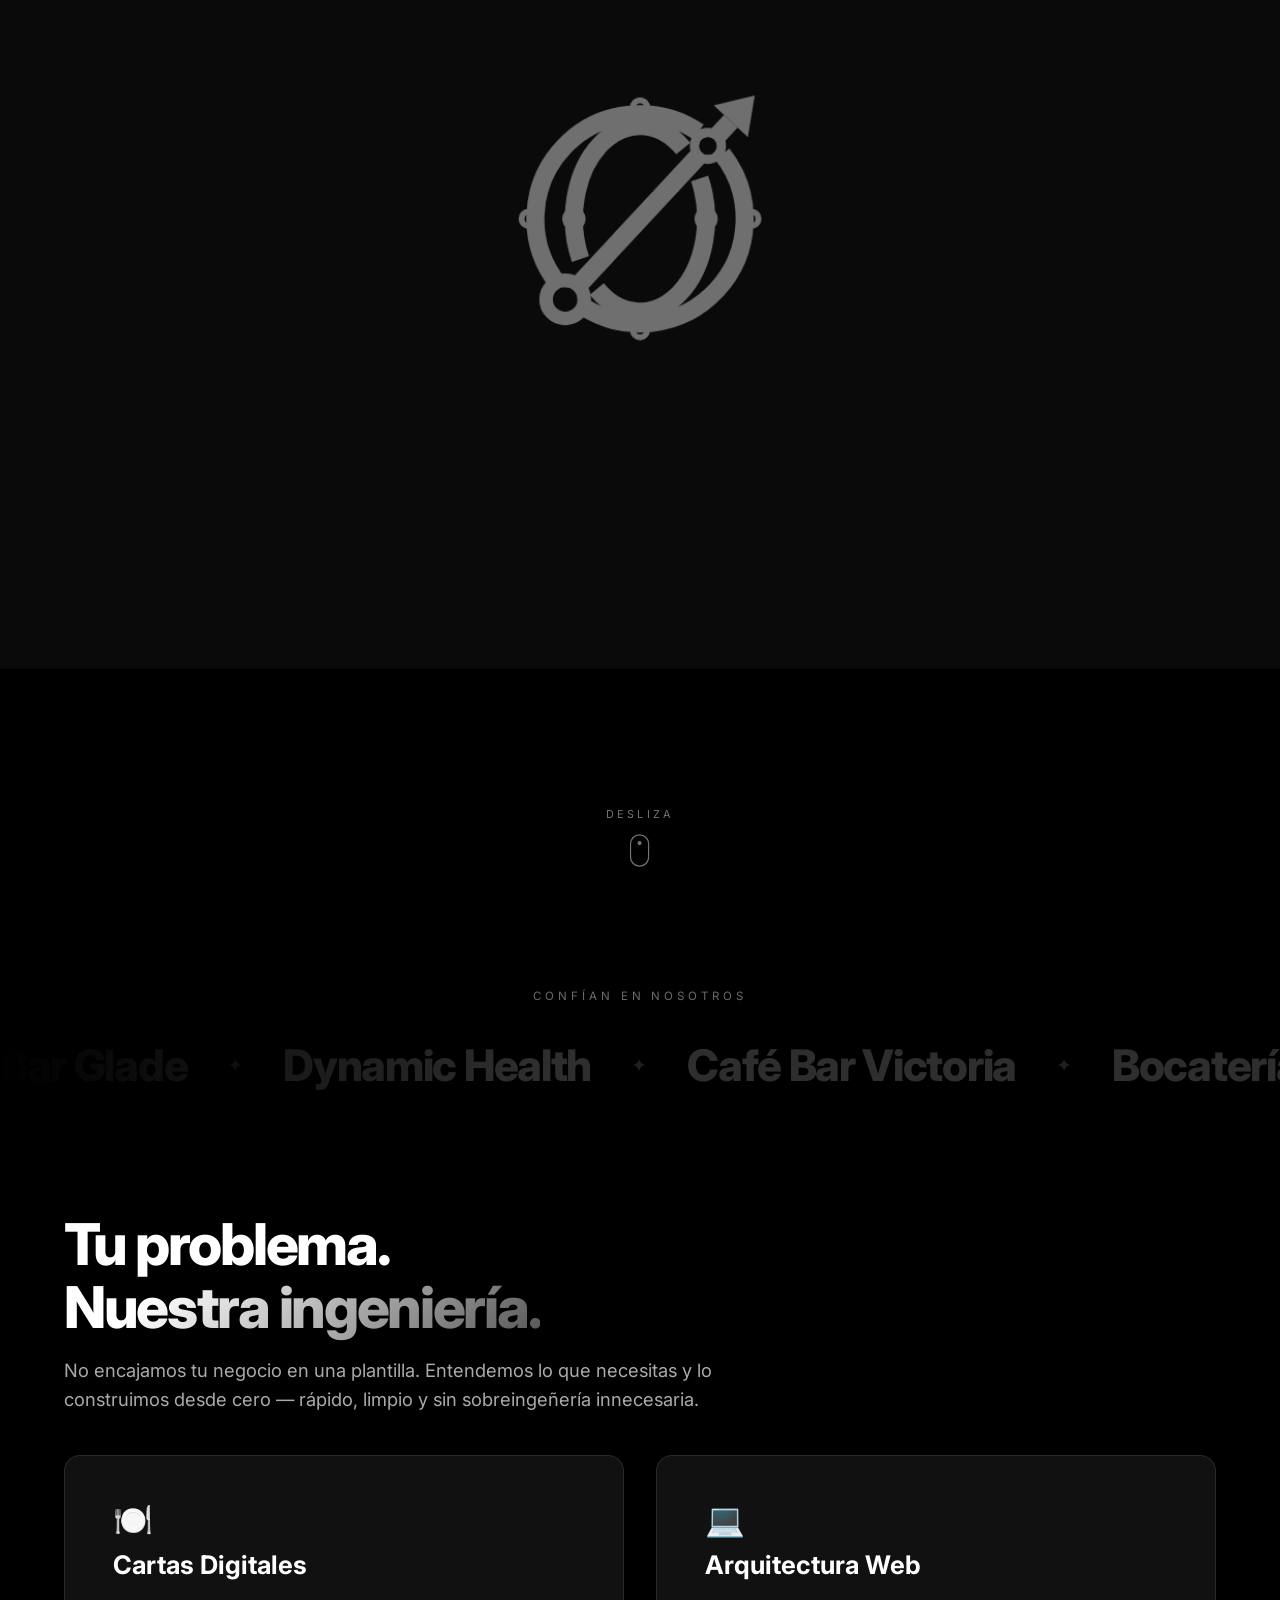
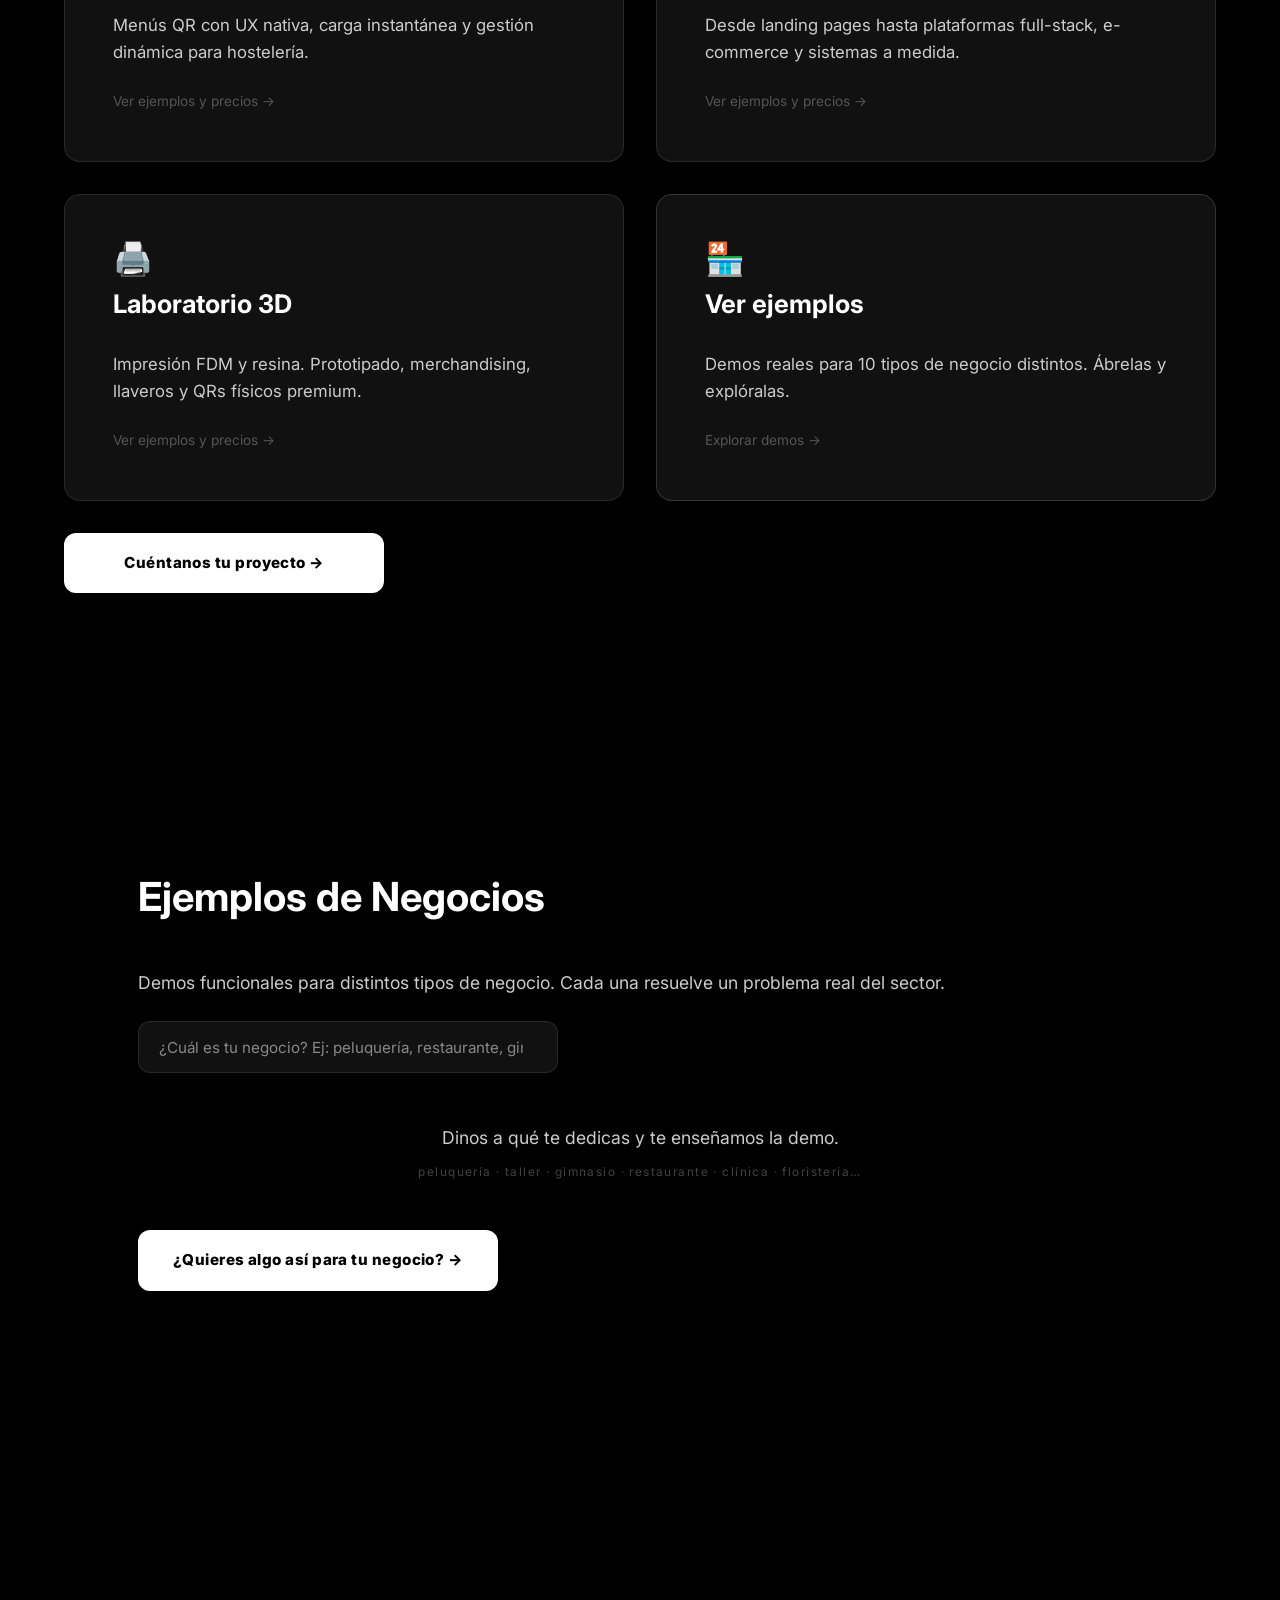
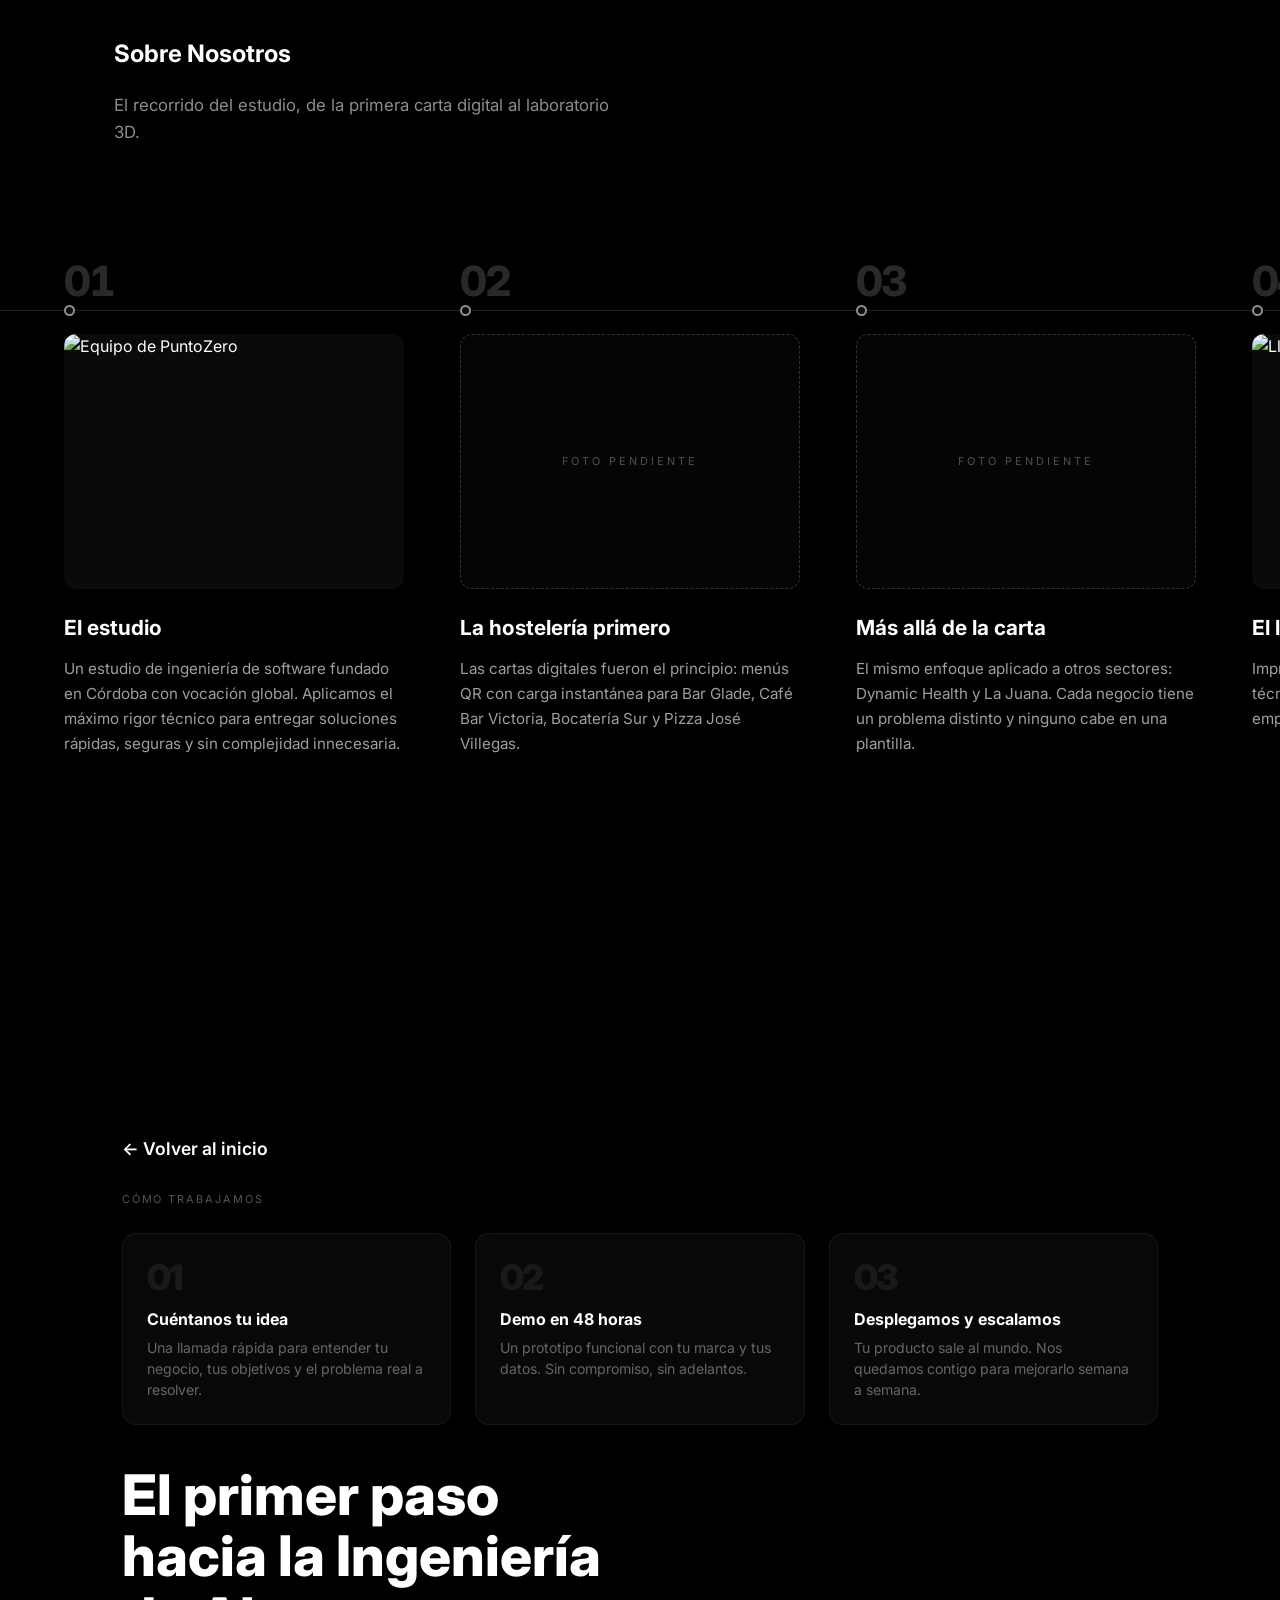
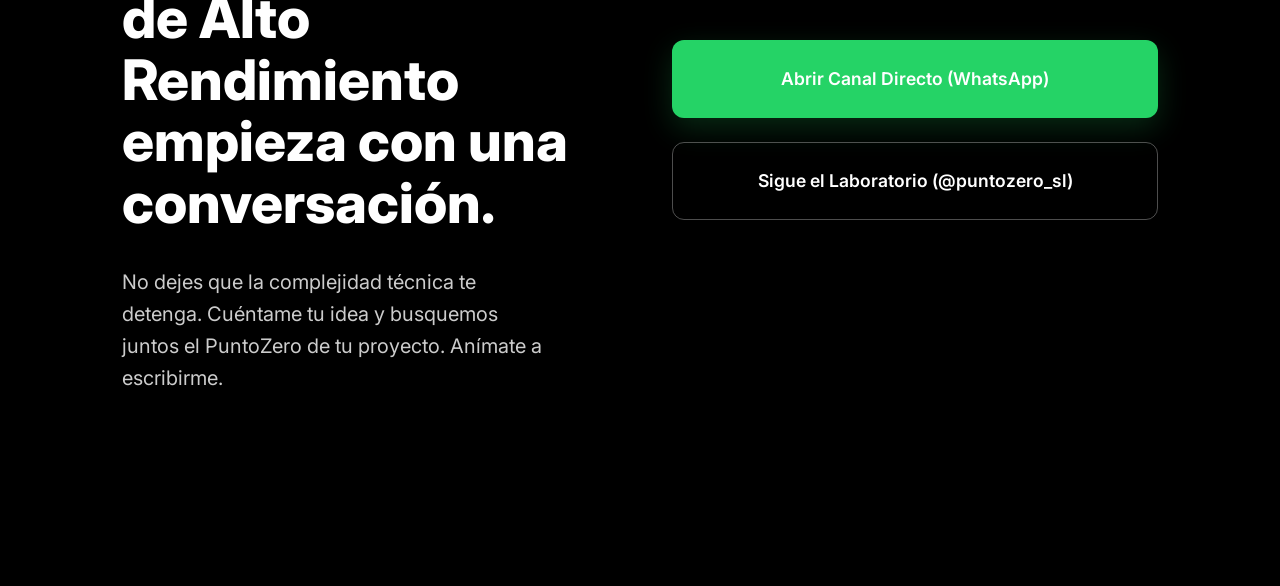
==== commit 4a5d1316: "Portada móvil con scroll y fondo 3D, a la altura de la de escritorio El móvil seguía siendo una app " ====
--- a/index.html
+++ b/index.html
@@ -199,8 +199,7 @@
     <main id="mobile-app">
         <header class="mobile-header">
             <div style="display: flex; align-items: center; gap: 10px;">
-                <img src="logo_PuntoZero.jpg" alt="Icono" class="mobile-logo-icon"
-                    style="height:21px; width:auto; filter: invert(1);">
+                <img src="marca.svg" alt="" class="mobile-logo-icon" width="24" height="24">
                 <h1 class="mobile-logo">PuntoZero</h1>
             </div>
             <button class="mobile-menu-btn" onclick="document.getElementById('mobile-menu').classList.toggle('is-open')">
@@ -216,9 +215,19 @@
             </nav>
         </header>
 
+        <!-- Fondo 3D del móvil. Mismo logo generado por código que en escritorio,
+             pero con menos segmentos y sin bisel: en un teléfono se nota. -->
+        <div id="mobile-canvas" aria-hidden="true"></div>
+
         <div id="app-content">
             <!-- Vista Landing Nueva -->
-            <section id="view-landing" class="view active-view" style="height: 100%; position: relative; padding: 0 5%;">
+            <!-- ===== PORTADA MÓVIL CON SCROLL =====
+                 Antes era una app de pantallas: #view-landing medía height:100% y
+                 no había nada que deslizar. Ahora es un recorrido vertical con las
+                 mismas secciones que la versión de escritorio. Las vistas de detalle
+                 (cartas, web, 3D, arch3D) siguen siendo pantallas completas y las
+                 sigue resolviendo handleRouting por hash. -->
+            <section id="view-landing" class="pzm-sec pzm-hero">
                 <div class="landing-bg"></div>
                 <div class="landing-content" style="display: flex; flex-direction: column; align-items: center; justify-content: center; text-align: center; width: 100%;">
                     <h2 class="landing-headline">Tu negocio necesita algo.<br><span class="landing-grad">Lo construimos.</span></h2>
@@ -243,13 +252,44 @@
                     </div>
                 </div>
 
-                <div class="landing-footer-brand">
-                    <p>Diseñado en Córdoba. Desplegado a nivel global.</p>
+                <div class="pzm-scroll-hint" aria-hidden="true">
+                    <span>Desliza</span>
+                    <svg viewBox="0 0 24 40" class="pzm-scroll-mouse"><rect x="1" y="1" width="22" height="38" rx="11"/><circle cx="12" cy="11" r="2.5"/></svg>
                 </div>
             </section>
-
-            <!-- Vista de Servicios -->
-            <section id="view-services-list" class="view">
+            <section class="pzm-sec pzm-sec-cinta">
+                <div class="pzm-marquee" aria-label="Clientes de PuntoZero">
+                    <div class="pzm-mq-track">
+                        <span class="pzm-mq-item">Bar Glade</span>
+                        <span class="pzm-mq-sep" aria-hidden="true">✦</span>
+                        <span class="pzm-mq-item">Dynamic Health</span>
+                        <span class="pzm-mq-sep" aria-hidden="true">✦</span>
+                        <span class="pzm-mq-item">Café Bar Victoria</span>
+                        <span class="pzm-mq-sep" aria-hidden="true">✦</span>
+                        <span class="pzm-mq-item">Bocatería Sur</span>
+                        <span class="pzm-mq-sep" aria-hidden="true">✦</span>
+                        <span class="pzm-mq-item">Pizza José Villegas</span>
+                        <span class="pzm-mq-sep" aria-hidden="true">✦</span>
+                        <span class="pzm-mq-item">La Juana</span>
+                        <span class="pzm-mq-sep" aria-hidden="true">✦</span>
+                    </div>
+                    <div class="pzm-mq-track" aria-hidden="true">
+                        <span class="pzm-mq-item">Bar Glade</span>
+                        <span class="pzm-mq-sep" aria-hidden="true">✦</span>
+                        <span class="pzm-mq-item">Dynamic Health</span>
+                        <span class="pzm-mq-sep" aria-hidden="true">✦</span>
+                        <span class="pzm-mq-item">Café Bar Victoria</span>
+                        <span class="pzm-mq-sep" aria-hidden="true">✦</span>
+                        <span class="pzm-mq-item">Bocatería Sur</span>
+                        <span class="pzm-mq-sep" aria-hidden="true">✦</span>
+                        <span class="pzm-mq-item">Pizza José Villegas</span>
+                        <span class="pzm-mq-sep" aria-hidden="true">✦</span>
+                        <span class="pzm-mq-item">La Juana</span>
+                        <span class="pzm-mq-sep" aria-hidden="true">✦</span>
+                    </div>
+                </div>
+            </section>
+            <section id="view-services-list" class="pzm-sec pzm-view-services-list">
                 <div class="hero-intro">
                     <h2>Tu problema.<br>Nuestra ingeniería.</h2>
                     <p>No encajamos tu negocio en una plantilla. Entendemos lo que necesitas y lo construimos desde cero — rápido, limpio y sin sobreingeñería.</p>
@@ -299,177 +339,248 @@
                     </button>
                 </div>
             </section>
-
-            <!-- Vistas Internas -->
-            <section id="view-cartas" class="view">
+            <section id="view-ejemplos" class="pzm-sec pzm-view-ejemplos">
                 <div class="view-header">
                     <button onclick="window.history.back()" class="btn-volver">← Volver</button>
-                    <h2>Cartas Web Hostelería</h2>
+                    <h2>Ejemplos de Negocios</h2>
                 </div>
                 <div class="view-body">
-                    <p>Implementamos cartas digitales con un diseño UX similar a una App nativa. Carga Zero-Latency
-                        mediante escaneo QR y gestión integral de productos.</p>
-                    <div class="example-links">
-                        <a href="https://bar-glade.netlify.app/" target="_blank" class="example-btn btn-glade">Ver
-                            Ejemplo: Bar Glade (Coctelería)</a>
-                        <a href="http://cartacafebarvictoria.es/" target="_blank" class="example-btn btn-victoria">Ver
-                            Ejemplo: Café Bar Victoria (Tradicional)</a>
-                        <a href="https://cartabocateriasur2.es/" target="_blank" class="example-btn btn-bocateria">Ver
-                            Ejemplo: Bocatería Sur</a>
-                    </div>
-
-                    <h3 class="pricing-section-title">Planes de Ingeniería Gastronómica</h3>
-                    <div class="pricing-container">
-                        <article class="pricing-card">
-                            <h4>Despliegue Estático</h4>
-                            <p class="pricing-price">Consultar</p>
-                            <ul class="pricing-features">
-                                <li>Alojamiento en dominio propio</li>
-                                <li>Tu mandas las fotografias</li>
-                                <li>Código QR Físico Básico</li>
-                            </ul>
-                            <button class="btn-contratar" onclick="enviarWhatsApp(this)"
-                                data-plan="Plan Básico - Cartas Digitales">Solicitar Presupuesto</button>
-                        </article>
-
-                        <article class="pricing-card advanced">
-                            <span class="badge">Más Popular</span>
-                            <h4>Gestión Dinámica</h4>
-                            <p class="pricing-price">Consultar</p>
-                            <ul class="pricing-features">
-                                <li>Todo lo del plan Básico</li>
-                                <li>Gestión semanal de la carta</li>
-                                <li>Soporte técnico prioritario</li>
-                            </ul>
-                            <button class="btn-contratar" onclick="enviarWhatsApp(this)"
-                                data-plan="Plan Avanzado - Cartas Digitales">Solicitar Presupuesto</button>
-                        </article>
-
-                        <article class="pricing-card">
-                            <h4>Ecosistema Total</h4>
-                            <p class="pricing-price">Consultar</p>
-                            <ul class="pricing-features">
-                                <li>Integración Multidioma</li>
-                                <li>Tomamos las fotgrafías</li>
-                                <li>Placas QR en impresión 3D premium</li>
-                            </ul>
-                            <button class="btn-contratar" onclick="enviarWhatsApp(this)"
-                                data-plan="Ecosistema Total - Cartas Digitales">Solicitar Presupuesto</button>
-                        </article>
+                    <p style="margin-bottom:1.5rem;">Demos funcionales que hemos construido para distintos tipos de negocio. Cada una resuelve un problema real del sector.</p>
+                    <div class="ej-buscador-wrap">
+                        <input type="search" class="ej-search-input" placeholder="¿Cuál es tu negocio? Ej: peluquería, restaurante, gimnasio…" oninput="filtrarEjemplos(this)" autocomplete="off" aria-label="Buscar ejemplo por tipo de negocio">
+                        <!-- Estados del buscador. Las demos no se muestran hasta que
+                             se busca: eran 33 tarjetas ocupando media pantalla. -->
+                        <div class="ej-estado">
+                            <div class="ej-cargando" hidden aria-live="polite">
+                                <div class="ej-cargando-marca"></div>
+                                <p class="ej-cargando-txt">Buscando demos…</p>
+                            </div>
+                            <p class="ej-vacio">Dinos a qué te dedicas y te enseñamos la demo.
+                                <span>peluquería · taller · gimnasio · restaurante · clínica · floristería…</span>
+                            </p>
+                        </div>
+                    <div class="ejemplos-grid-v2">
+                        <a href="https://barberq.puntozerosl.es/" target="_blank" class="ej-card" data-kw="peluqueria peluquero corte de pelo afeitado salon de barberos barba hombre" style="--ej-color:#f59e0b">
+                            <div class="ej-top"><span class="ej-emoji">✂️</span></div>
+                            <p class="ej-sector">Barbería</p>
+                            <h4 class="ej-nombre">BarberQ</h4>
+                            <span class="ej-btn">Ver demo</span>
+                        </a>
+                        <a href="https://garagetrack.puntozerosl.es/" target="_blank" class="ej-card" data-kw="taller mecanico coches automoviles reparacion de coches vehiculos neumaticos revision" style="--ej-color:#3b82f6">
+                            <div class="ej-top"><span class="ej-emoji">🔧</span></div>
+                            <p class="ej-sector">Taller mecánico</p>
+                            <h4 class="ej-nombre">GarageTrack</h4>
+                            <span class="ej-btn">Ver demo</span>
+                        </a>
+                        <a href="https://dentaflow.puntozerosl.es/" target="_blank" class="ej-card" data-kw="dentista clinica dental odontologia dientes ortodoncia salud bucal" style="--ej-color:#06b6d4">
+                            <div class="ej-top"><span class="ej-emoji">🦷</span></div>
+                            <p class="ej-sector">Clínica dental</p>
+                            <h4 class="ej-nombre">DentaFlow</h4>
+                            <span class="ej-btn">Ver demo</span>
+                        </a>
+                        <a href="https://fitsched.puntozerosl.es/" target="_blank" class="ej-card" data-kw="gimnasio gym fitness entrenamiento personal deporte pesas clases" style="--ej-color:#a855f7">
+                            <div class="ej-top"><span class="ej-emoji">💪</span></div>
+                            <p class="ej-sector">Gimnasio</p>
+                            <h4 class="ej-nombre">FitSched</h4>
+                            <span class="ej-btn">Ver demo</span>
+                        </a>
+                        <a href="https://tableflow.puntozerosl.es/" target="_blank" class="ej-card" data-kw="restaurante bar cafeteria hosteleria reservas de mesas comida cocina" style="--ej-color:#f97316">
+                            <div class="ej-top"><span class="ej-emoji">🍽️</span></div>
+                            <p class="ej-sector">Restaurante</p>
+                            <h4 class="ej-nombre">TableFlow</h4>
+                            <span class="ej-btn">Ver demo</span>
+                        </a>
+                        <a href="https://propfinder.puntozerosl.es/" target="_blank" class="ej-card" data-kw="inmobiliaria pisos casas alquiler venta de viviendas propiedades agencia inmobiliaria" style="--ej-color:#10b981">
+                            <div class="ej-top"><span class="ej-emoji">🏠</span></div>
+                            <p class="ej-sector">Inmobiliaria</p>
+                            <h4 class="ej-nombre">PropFinder</h4>
+                            <span class="ej-btn">Ver demo</span>
+                        </a>
+                        <a href="https://vetflow.puntozerosl.es/" target="_blank" class="ej-card" data-kw="veterinaria veterinario mascotas animales perros gatos clinica veterinaria citas" style="--ej-color:#22c55e">
+                            <div class="ej-top"><span class="ej-emoji">🐾</span></div>
+                            <p class="ej-sector">Veterinaria</p>
+                            <h4 class="ej-nombre">VetFlow</h4>
+                            <span class="ej-btn">Ver demo</span>
+                        </a>
+                        <a href="https://glowbook.puntozerosl.es/" target="_blank" class="ej-card" data-kw="estetica spa salon de belleza manicura masajes unas tratamientos faciales" style="--ej-color:#f472b6">
+                            <div class="ej-top"><span class="ej-emoji">💅</span></div>
+                            <p class="ej-sector">Estética & Spa</p>
+                            <h4 class="ej-nombre">GlowBook</h4>
+                            <span class="ej-btn">Ver demo</span>
+                        </a>
+                        <a href="https://cleantrack.puntozerosl.es/" target="_blank" class="ej-card" data-kw="tintoreria lavanderia limpieza de ropa tintorerias planchado lavado en seco" style="--ej-color:#38bdf8">
+                            <div class="ej-top"><span class="ej-emoji">👔</span></div>
+                            <p class="ej-sector">Tintorería</p>
+                            <h4 class="ej-nombre">CleanTrack</h4>
+                            <span class="ej-btn">Ver demo</span>
+                        </a>
+                        <a href="https://fixnow.puntozerosl.es/" target="_blank" class="ej-card" data-kw="fontanero electricista cerrajero urgencias del hogar reparaciones mantenimiento averias" style="--ej-color:#ef4444">
+                            <div class="ej-top"><span class="ej-emoji">🚨</span></div>
+                            <p class="ej-sector">Urgencias hogar</p>
+                            <h4 class="ej-nombre">FixNow</h4>
+                            <span class="ej-btn">Ver demo</span>
+                        </a>
+                        <a href="https://techhub.puntozerosl.es/" target="_blank" class="ej-card" data-kw="informatica reparacion de moviles ordenadores tecnologia soporte tecnico electronica" style="--ej-color:#0ea5e9">
+                            <div class="ej-top"><span class="ej-emoji">💻</span></div>
+                            <p class="ej-sector">Informática</p>
+                            <h4 class="ej-nombre">TechHub</h4>
+                            <span class="ej-btn">Ver demo</span>
+                        </a>
+                        <a href="https://threadshop.puntozerosl.es/" target="_blank" class="ej-card" data-kw="tienda de ropa moda boutique accesorios complementos" style="--ej-color:#f43f5e">
+                            <div class="ej-top"><span class="ej-emoji">👗</span></div>
+                            <p class="ej-sector">Moda & Accesorios</p>
+                            <h4 class="ej-nombre">ThreadShop</h4>
+                            <span class="ej-btn">Ver demo</span>
+                        </a>
+                        <a href="https://paperco.puntozerosl.es/" target="_blank" class="ej-card" data-kw="papeleria libreria manualidades material escolar arte regalos" style="--ej-color:#f59e0b">
+                            <div class="ej-top"><span class="ej-emoji">📓</span></div>
+                            <p class="ej-sector">Papelería & Arte</p>
+                            <h4 class="ej-nombre">PaperCo</h4>
+                            <span class="ej-btn">Ver demo</span>
+                        </a>
+                        <a href="https://boxfit.puntozerosl.es/" target="_blank" class="ej-card" data-kw="boxeo crossfit entrenamiento funcional artes marciales gimnasio de boxeo" style="--ej-color:#dc2626">
+                            <div class="ej-top"><span class="ej-emoji">🥊</span></div>
+                            <p class="ej-sector">Gimnasio funcional</p>
+                            <h4 class="ej-nombre">BoxFit</h4>
+                            <span class="ej-btn">Ver demo</span>
+                        </a>
+                        <a href="https://folio.puntozerosl.es/" target="_blank" class="ej-card" data-kw="portfolio diseñador freelance fotografo artista creativo agencia creativa" style="--ej-color:#8b5cf6">
+                            <div class="ej-top"><span class="ej-emoji">🎨</span></div>
+                            <p class="ej-sector">Portfolio digital</p>
+                            <h4 class="ej-nombre">Folio</h4>
+                            <span class="ej-btn">Ver demo</span>
+                        </a>
+                        <a href="https://bloomq.puntozerosl.es/" target="_blank" class="ej-card" data-kw="floristeria flores ramos plantas regalos florales entrega de flores a domicilio" style="--ej-color:#ec4899">
+                            <div class="ej-top"><span class="ej-emoji">🌸</span></div>
+                            <p class="ej-sector">Floristería</p>
+                            <h4 class="ej-nombre">BloomQ</h4>
+                            <span class="ej-btn">Ver demo</span>
+                        </a>
+                        <a href="https://crusthub.puntozerosl.es/" target="_blank" class="ej-card" data-kw="panaderia pasteleria reposteria pan artesano tartas dulces bolleria masa madre" style="--ej-color:#d97706">
+                            <div class="ej-top"><span class="ej-emoji">🥐</span></div>
+                            <p class="ej-sector">Panadería & Pastelería</p>
+                            <h4 class="ej-nombre">CrustHub</h4>
+                            <span class="ej-btn">Ver demo</span>
+                        </a>
+                        <a href="https://drivesched.puntozerosl.es/" target="_blank" class="ej-card" data-kw="autoescuela carnet de conducir clases practicas examen de conducir teorico" style="--ej-color:#2563eb">
+                            <div class="ej-top"><span class="ej-emoji">🚗</span></div>
+                            <p class="ej-sector">Autoescuela</p>
+                            <h4 class="ej-nombre">DriveSched</h4>
+                            <span class="ej-btn">Ver demo</span>
+                        </a>
+                        <a href="https://zenflow.puntozerosl.es/" target="_blank" class="ej-card" data-kw="yoga pilates meditacion estudio de yoga bienestar relajacion clases" style="--ej-color:#84cc16">
+                            <div class="ej-top"><span class="ej-emoji">🧘</span></div>
+                            <p class="ej-sector">Yoga & Pilates</p>
+                            <h4 class="ej-nombre">ZenFlow</h4>
+                            <span class="ej-btn">Ver demo</span>
+                        </a>
+                        <a href="https://lenspoint.puntozerosl.es/" target="_blank" class="ej-card" data-kw="optica gafas lentillas graduacion revision visual monturas oculista" style="--ej-color:#06b6d4">
+                            <div class="ej-top"><span class="ej-emoji">👓</span></div>
+                            <p class="ej-sector">Óptica</p>
+                            <h4 class="ej-nombre">LensPoint</h4>
+                            <span class="ej-btn">Ver demo</span>
+                        </a>
+                        <a href="https://goldline.puntozerosl.es/" target="_blank" class="ej-card" data-kw="joyeria joyas anillos collares pulseras relojeria orfebreria oro" style="--ej-color:#eab308">
+                            <div class="ej-top"><span class="ej-emoji">💍</span></div>
+                            <p class="ej-sector">Joyería</p>
+                            <h4 class="ej-nombre">GoldLine</h4>
+                            <span class="ej-btn">Ver demo</span>
+                        </a>
+                        <a href="https://tripnest.puntozerosl.es/" target="_blank" class="ej-card" data-kw="agencia de viajes vacaciones escapadas turismo vuelos hoteles reservas" style="--ej-color:#0ea5e9">
+                            <div class="ej-top"><span class="ej-emoji">✈️</span></div>
+                            <p class="ej-sector">Agencia de viajes</p>
+                            <h4 class="ej-nombre">TripNest</h4>
+                            <span class="ej-btn">Ver demo</span>
+                        </a>
+                        <a href="https://gelatohub.puntozerosl.es/" target="_blank" class="ej-card" data-kw="heladeria helados gelato postres heladeria artesanal sorbetes" style="--ej-color:#f472b6">
+                            <div class="ej-top"><span class="ej-emoji">🍦</span></div>
+                            <p class="ej-sector">Heladería artesanal</p>
+                            <h4 class="ej-nombre">GelatoHub</h4>
+                            <span class="ej-btn">Ver demo</span>
+                        </a>
+                        <a href="https://inkroom.puntozerosl.es/" target="_blank" class="ej-card" data-kw="tatuajes estudio de tatuajes tinta piercing tatuador disenos" style="--ej-color:#ef4444">
+                            <div class="ej-top"><span class="ej-emoji">🖋️</span></div>
+                            <p class="ej-sector">Estudio de tatuajes</p>
+                            <h4 class="ej-nombre">InkRoom</h4>
+                            <span class="ej-btn">Ver demo</span>
+                        </a>
+                        <a href="https://physiocore.puntozerosl.es/" target="_blank" class="ej-card" data-kw="fisioterapia rehabilitacion lesiones recuperacion fisio masajes terapeuticos" style="--ej-color:#14b8a6">
+                            <div class="ej-top"><span class="ej-emoji">🩺</span></div>
+                            <p class="ej-sector">Fisioterapia</p>
+                            <h4 class="ej-nombre">PhysioCore</h4>
+                            <span class="ej-btn">Ver demo</span>
+                        </a>
+                        <a href="https://hophouse.puntozerosl.es/" target="_blank" class="ej-card" data-kw="cerveceria microcerveceria artesanal cerveza craft beer barril pub bar de cervezas" style="--ej-color:#f59e0b">
+                            <div class="ej-top"><span class="ej-emoji">🍺</span></div>
+                            <p class="ej-sector">Microcervecería</p>
+                            <h4 class="ej-nombre">HopHouse</h4>
+                            <span class="ej-btn">Ver demo</span>
+                        </a>
+                        <a href="https://fernly.puntozerosl.es/" target="_blank" class="ej-card" data-kw="vivero plantas de interior jardineria floristeria macetas decoracion verde" style="--ej-color:#3f6b4f">
+                            <div class="ej-top"><span class="ej-emoji">🌿</span></div>
+                            <p class="ej-sector">Vivero urbano</p>
+                            <h4 class="ej-nombre">Fernly</h4>
+                            <span class="ej-btn">Ver demo</span>
+                        </a>
+                        <a href="https://roastnote.puntozerosl.es/" target="_blank" class="ej-card" data-kw="cafeteria tostadero de cafe cafe de especialidad torrefaccion grano cafe artesanal" style="--ej-color:#9a3412">
+                            <div class="ej-top"><span class="ej-emoji">☕</span></div>
+                            <p class="ej-sector">Tostadero de café</p>
+                            <h4 class="ej-nombre">RoastNote</h4>
+                            <span class="ej-btn">Ver demo</span>
+                        </a>
+                        <a href="https://waypoint.puntozerosl.es/" target="_blank" class="ej-card" data-kw="gasolinera estacion de servicio combustible carburante area de servicio repostaje gasoleo" style="--ej-color:#f5a623">
+                            <div class="ej-top"><span class="ej-emoji">⛽</span></div>
+                            <p class="ej-sector">Área de servicio</p>
+                            <h4 class="ej-nombre">WayPoint</h4>
+                            <span class="ej-btn">Ver demo</span>
+                        </a>
+                        <a href="https://domio.puntozerosl.es/" target="_blank" class="ej-card" data-kw="electrodomesticos tienda de electrodomesticos lavadoras frigorificos television climatizacion hogar" style="--ej-color:#0e7490">
+                            <div class="ej-top"><span class="ej-emoji">🔌</span></div>
+                            <p class="ej-sector">Electrodomésticos</p>
+                            <h4 class="ej-nombre">Domio</h4>
+                            <span class="ej-btn">Ver demo</span>
+                        </a>
+                        <a href="https://solhaven.puntozerosl.es/" target="_blank" class="ej-card" data-kw="hotel hotel boutique alojamiento turismo rural escapadas habitaciones reservas hospedaje" style="--ej-color:#c9914c">
+                            <div class="ej-top"><span class="ej-emoji">🏨</span></div>
+                            <p class="ej-sector">Hotel boutique</p>
+                            <h4 class="ej-nombre">Solhaven</h4>
+                            <span class="ej-btn">Ver demo</span>
+                        </a>
+                        <a href="https://farmaciavelilla.puntozerosl.es/" target="_blank" class="ej-card" data-kw="farmacia botica medicamentos parafarmacia farmacia de guardia salud recetas vacunacion" style="--ej-color:#1f9d6f">
+                            <div class="ej-top"><span class="ej-emoji">💊</span></div>
+                            <p class="ej-sector">Farmacia</p>
+                            <h4 class="ej-nombre">Farmacia Velilla</h4>
+                            <span class="ej-btn">Ver demo</span>
+                        </a>
+                        <a href="https://funerariaalba.puntozerosl.es/" target="_blank" class="ej-card" data-kw="funeraria tanatorio servicios funerarios velatorio ceremonias acompañamiento" style="--ej-color:#7c8b76">
+                            <div class="ej-top"><span class="ej-emoji">🕊️</span></div>
+                            <p class="ej-sector">Funeraria</p>
+                            <h4 class="ej-nombre">Funeraria Alba</h4>
+                            <span class="ej-btn">Ver demo</span>
+                        </a>
+                        <a href="https://losprincipes.puntozerosl.es/" target="_blank" class="ej-card" data-kw="churreria churros desayuno cafeteria geringos chocolate dulces panaderia" style="--ej-color:#c1812e">
+                            <div class="ej-top"><span class="ej-emoji">🍩</span></div>
+                            <p class="ej-sector">Churrería</p>
+                            <h4 class="ej-nombre">Los Príncipes</h4>
+                            <span class="ej-btn">Ver demo</span>
+                        </a>
+                        <a href="https://apex3d.puntozerosl.es/" target="_blank" class="ej-card" data-kw="impresion 3d fabricacion aditiva tpu ingenieria diseño industrial tfg cohete portfolio tecnico" style="--ej-color:#00e5f5">
+                            <div class="ej-top"><span class="ej-emoji">🚀</span></div>
+                            <p class="ej-sector">Ingeniería & Portfolio</p>
+                            <h4 class="ej-nombre">Apex3D</h4>
+                            <span class="ej-btn">Ver demo</span>
+                        </a>
+                    </div>
+                        <p class="ej-no-results" hidden>No tenemos todavía una demo para ese tipo de negocio, pero podemos crear una a tu medida. <a href="#" onclick="Maps('view-contacto-mobile'); return false;">Hablemos →</a></p>
+                    </div>
+                    <div style="margin-top:2rem;">
+                        <button onclick="Maps('view-contacto-mobile')" class="btn-cta-full">
+                            ¿Quieres algo así para tu negocio? →
+                        </button>
                     </div>
                 </div>
             </section>
-
-            <section id="view-web" class="view">
-                <div class="view-header">
-                    <button onclick="window.history.back()" class="btn-volver">← Volver</button>
-                    <h2>Arquitectura Digital</h2>
-                </div>
-                <div class="view-body">
-                    <p>En PuntoZero abordamos el <strong>Desarrollo Full-Stack</strong> creando arquitecturas digitales
-                        robustas y escalables. Aplicamos metodologías ágiles e Ingeniería de Software avanzada para
-                        desarrollar plataformas a medida, sistemas e-commerce de alto rendimiento y ecosistemas
-                        digitales orientados a maximizar los resultados de tu negocio.</p>
-                    <div class="example-links">
-                        <a href="https://dynamichealth.es/" target="_blank" class="example-btn btn-dh">Ver
-                            Ejemplo: Dynamic Health</a>
-                    </div>
-
-                    <h3 class="pricing-section-title">Planes de Arquitectura Digital</h3>
-                    <div class="pricing-container">
-                        <article class="pricing-card">
-                            <h4>Escaparate Digital</h4>
-                            <p class="pricing-price">Consultar</p>
-                            <ul class="pricing-features">
-                                <li>Landing Page corporativa</li>
-                                <li>Optimización Zero-Latency</li>
-                                <li>Diseño Responsive Extremo</li>
-                            </ul>
-                            <button class="btn-contratar" onclick="enviarWhatsApp(this)"
-                                data-plan="Escaparate Digital - Arquitectura Digital">Solicitar Presupuesto</button>
-                        </article>
-
-                        <article class="pricing-card advanced">
-                            <span class="badge">E-commerce</span>
-                            <h4>Tienda Online</h4>
-                            <p class="pricing-price">Consultar</p>
-                            <ul class="pricing-features">
-                                <li>Todo lo anterior</li>
-                                <li>Embudos de pago optimizados</li>
-                                <li>Panel de gestión de stock</li>
-                            </ul>
-                            <button class="btn-contratar" onclick="enviarWhatsApp(this)"
-                                data-plan="Tienda Online - Arquitectura Digital">Solicitar Presupuesto</button>
-                        </article>
-
-                        <article class="pricing-card">
-                            <h4>Plataforma a Medida</h4>
-                            <p class="pricing-price">Consultar</p>
-                            <ul class="pricing-features">
-                                <li>Sistemas de reservas/gestión</li>
-                                <li>Integración de APIs complejas</li>
-                                <li>Renderizado 3D en tiempo real</li>
-                            </ul>
-                            <button class="btn-contratar" onclick="enviarWhatsApp(this)"
-                                data-plan="Plataforma a Medida - Arquitectura Digital">Solicitar Presupuesto</button>
-                        </article>
-                    </div>
-                </div>
-            </section>
-
-            <section id="view-3d" class="view">
-                <div class="view-header"
-                    style="position: absolute; top:0; left:0; right:0; z-index: 10; background: transparent; padding-top: 1rem;">
-                    <button onclick="window.history.back()" class="btn-volver"
-                        style="color: #ffffff; text-shadow: 0 1px 3px rgba(0,0,0,0.8); background: rgba(0,0,0,0.3); padding: 5px 12px; border-radius: 20px;">←
-                        Volver</button>
-                </div>
-
-                <div class="service-hero">
-                    <img src="baner_3D.webp" alt="Laboratorio Dual de Impresión 3D" class="service-hero-img">
-                    <div class="service-hero-content">
-                        <h2>Laboratorio Dual de Impresión 3D</h2>
-                    </div>
-                </div>
-
-                <div class="view-body" style="padding-top: 0.5rem;">
-                    <p>Contamos con un <strong>Laboratorio Dual de Impresión 3D</strong> que emplea tecnologías FDM y
-                        resina de alta resolución. Este laboratorio nos permite ofrecer servicios de ingeniería física,
-                        prototipado rápido para validación de piezas, modelado CAD de precisión e incluso creación de
-                        merchandising técnico exclusivo para empresas.</p>
-
-                    <div class="services-modal-container">
-                        <button class="service-modal-btn" data-service="llaveros">Merchandaising y llaveros
-                            personalizados</button>
-                        <button class="service-modal-btn" data-service="figuras">Figuras y Coleccionables</button>
-                        <button class="service-modal-btn" data-service="qrs">QRs de todo tipo</button>
-                        <button class="service-modal-btn" data-service="otro">Cualquier otro diseño</button>
-                    </div>
-
-                    <div class="pricing-explanation-block">
-                        <h3>PRESUPUESTO FLEXIBLE Y VARIABLE</h3>
-                        <p>El precio final de cada proyecto se calcula de forma personalizada basándose en factores
-                            técnicos clave, incluyendo el volumen de impresión, número de unidades, horas de máquina
-                            estimadas, y los colores y materiales seleccionados.</p>
-                        <button class="btn-contratar" onclick="enviarWhatsApp(this)"
-                            data-plan="Cotización Impresión 3D">Solicitar Presupuesto</button>
-                    </div>
-                </div>
-            </section>
-
-            <section id="view-arch3d" class="view">
-                <div class="view-header">
-                    <button onclick="window.history.back()" class="btn-volver">← Volver</button>
-                    <h2>Maquetar casas en 3d</h2>
-                </div>
-                <div class="view-body">
-                    <p>Ofrecemos un servicio especializado de <strong>Maquetación 3D de viviendas</strong>. Creamos
-                        visualizaciones arquitectónicas inmersivas y fotorrealistas que permiten explorar los espacios y
-                        distribuciones antes de su construcción o reforma.</p>
-                </div>
-            </section>
-
-            <section id="view-sobre" class="view">
+            <section id="view-sobre" class="pzm-sec pzm-view-sobre">
                 <div class="view-header">
                     <button onclick="window.history.back()" class="btn-volver">← Volver</button>
                     <h2>Sobre Nosotros</h2>
@@ -491,8 +602,7 @@
                     </div>
                 </div>
             </section>
-
-            <section id="view-contacto-mobile" class="view">
+            <section id="view-contacto-mobile" class="pzm-sec pzm-view-contacto-mobile">
                 <div class="view-header">
                     <button onclick="window.history.back()" class="btn-volver">← Volver</button>
                     <h2>Contáctanos</h2>
@@ -532,248 +642,180 @@
                 </div>
             </section>
 
-            <!-- Vista Ejemplos de Negocios -->
-            <section id="view-ejemplos" class="view">
+            <!-- Vista de Servicios -->
+
+            <!-- Vistas Internas -->
+            <section id="view-cartas" class="view">
                 <div class="view-header">
                     <button onclick="window.history.back()" class="btn-volver">← Volver</button>
-                    <h2>Ejemplos de Negocios</h2>
+                    <h2>Cartas Web Hostelería</h2>
                 </div>
                 <div class="view-body">
-                    <p style="margin-bottom:1.5rem;">Demos funcionales que hemos construido para distintos tipos de negocio. Cada una resuelve un problema real del sector.</p>
-                    <div class="ej-buscador-wrap">
-                        <input type="search" class="ej-search-input" placeholder="¿Cuál es tu negocio? Ej: peluquería, restaurante, gimnasio…" oninput="filtrarEjemplos(this)" autocomplete="off" aria-label="Buscar ejemplo por tipo de negocio">
-                        <!-- Estados del buscador. Las demos no se muestran hasta que
-                             se busca: eran 33 tarjetas ocupando media pantalla. -->
-                        <div class="ej-estado">
-                            <div class="ej-cargando" hidden aria-live="polite">
-                                <div class="ej-cargando-marca"></div>
-                                <p class="ej-cargando-txt">Buscando demos…</p>
-                            </div>
-                            <p class="ej-vacio">Dinos a qué te dedicas y te enseñamos la demo.
-                                <span>peluquería · taller · gimnasio · restaurante · clínica · floristería…</span>
-                            </p>
-                        </div>
-                    <div class="ejemplos-grid-v2">
-                        <a href="https://barberq.puntozerosl.es/" target="_blank" class="ej-card" data-kw="peluqueria peluquero corte de pelo afeitado salon de barberos barba hombre" style="--ej-color:#f59e0b">
-                            <div class="ej-top"><span class="ej-emoji">✂️</span></div>
-                            <p class="ej-sector">Barbería</p>
-                            <h4 class="ej-nombre">BarberQ</h4>
-                            <span class="ej-btn">Ver demo</span>
-                        </a>
-                        <a href="https://garagetrack.puntozerosl.es/" target="_blank" class="ej-card" data-kw="taller mecanico coches automoviles reparacion de coches vehiculos neumaticos revision" style="--ej-color:#3b82f6">
-                            <div class="ej-top"><span class="ej-emoji">🔧</span></div>
-                            <p class="ej-sector">Taller mecánico</p>
-                            <h4 class="ej-nombre">GarageTrack</h4>
-                            <span class="ej-btn">Ver demo</span>
-                        </a>
-                        <a href="https://dentaflow.puntozerosl.es/" target="_blank" class="ej-card" data-kw="dentista clinica dental odontologia dientes ortodoncia salud bucal" style="--ej-color:#06b6d4">
-                            <div class="ej-top"><span class="ej-emoji">🦷</span></div>
-                            <p class="ej-sector">Clínica dental</p>
-                            <h4 class="ej-nombre">DentaFlow</h4>
-                            <span class="ej-btn">Ver demo</span>
-                        </a>
-                        <a href="https://fitsched.puntozerosl.es/" target="_blank" class="ej-card" data-kw="gimnasio gym fitness entrenamiento personal deporte pesas clases" style="--ej-color:#a855f7">
-                            <div class="ej-top"><span class="ej-emoji">💪</span></div>
-                            <p class="ej-sector">Gimnasio</p>
-                            <h4 class="ej-nombre">FitSched</h4>
-                            <span class="ej-btn">Ver demo</span>
-                        </a>
-                        <a href="https://tableflow.puntozerosl.es/" target="_blank" class="ej-card" data-kw="restaurante bar cafeteria hosteleria reservas de mesas comida cocina" style="--ej-color:#f97316">
-                            <div class="ej-top"><span class="ej-emoji">🍽️</span></div>
-                            <p class="ej-sector">Restaurante</p>
-                            <h4 class="ej-nombre">TableFlow</h4>
-                            <span class="ej-btn">Ver demo</span>
-                        </a>
-                        <a href="https://propfinder.puntozerosl.es/" target="_blank" class="ej-card" data-kw="inmobiliaria pisos casas alquiler venta de viviendas propiedades agencia inmobiliaria" style="--ej-color:#10b981">
-                            <div class="ej-top"><span class="ej-emoji">🏠</span></div>
-                            <p class="ej-sector">Inmobiliaria</p>
-                            <h4 class="ej-nombre">PropFinder</h4>
-                            <span class="ej-btn">Ver demo</span>
-                        </a>
-                        <a href="https://vetflow.puntozerosl.es/" target="_blank" class="ej-card" data-kw="veterinaria veterinario mascotas animales perros gatos clinica veterinaria citas" style="--ej-color:#22c55e">
-                            <div class="ej-top"><span class="ej-emoji">🐾</span></div>
-                            <p class="ej-sector">Veterinaria</p>
-                            <h4 class="ej-nombre">VetFlow</h4>
-                            <span class="ej-btn">Ver demo</span>
-                        </a>
-                        <a href="https://glowbook.puntozerosl.es/" target="_blank" class="ej-card" data-kw="estetica spa salon de belleza manicura masajes unas tratamientos faciales" style="--ej-color:#f472b6">
-                            <div class="ej-top"><span class="ej-emoji">💅</span></div>
-                            <p class="ej-sector">Estética & Spa</p>
-                            <h4 class="ej-nombre">GlowBook</h4>
-                            <span class="ej-btn">Ver demo</span>
-                        </a>
-                        <a href="https://cleantrack.puntozerosl.es/" target="_blank" class="ej-card" data-kw="tintoreria lavanderia limpieza de ropa tintorerias planchado lavado en seco" style="--ej-color:#38bdf8">
-                            <div class="ej-top"><span class="ej-emoji">👔</span></div>
-                            <p class="ej-sector">Tintorería</p>
-                            <h4 class="ej-nombre">CleanTrack</h4>
-                            <span class="ej-btn">Ver demo</span>
-                        </a>
-                        <a href="https://fixnow.puntozerosl.es/" target="_blank" class="ej-card" data-kw="fontanero electricista cerrajero urgencias del hogar reparaciones mantenimiento averias" style="--ej-color:#ef4444">
-                            <div class="ej-top"><span class="ej-emoji">🚨</span></div>
-                            <p class="ej-sector">Urgencias hogar</p>
-                            <h4 class="ej-nombre">FixNow</h4>
-                            <span class="ej-btn">Ver demo</span>
-                        </a>
-                        <a href="https://techhub.puntozerosl.es/" target="_blank" class="ej-card" data-kw="informatica reparacion de moviles ordenadores tecnologia soporte tecnico electronica" style="--ej-color:#0ea5e9">
-                            <div class="ej-top"><span class="ej-emoji">💻</span></div>
-                            <p class="ej-sector">Informática</p>
-                            <h4 class="ej-nombre">TechHub</h4>
-                            <span class="ej-btn">Ver demo</span>
-                        </a>
-                        <a href="https://threadshop.puntozerosl.es/" target="_blank" class="ej-card" data-kw="tienda de ropa moda boutique accesorios complementos" style="--ej-color:#f43f5e">
-                            <div class="ej-top"><span class="ej-emoji">👗</span></div>
-                            <p class="ej-sector">Moda & Accesorios</p>
-                            <h4 class="ej-nombre">ThreadShop</h4>
-                            <span class="ej-btn">Ver demo</span>
-                        </a>
-                        <a href="https://paperco.puntozerosl.es/" target="_blank" class="ej-card" data-kw="papeleria libreria manualidades material escolar arte regalos" style="--ej-color:#f59e0b">
-                            <div class="ej-top"><span class="ej-emoji">📓</span></div>
-                            <p class="ej-sector">Papelería & Arte</p>
-                            <h4 class="ej-nombre">PaperCo</h4>
-                            <span class="ej-btn">Ver demo</span>
-                        </a>
-                        <a href="https://boxfit.puntozerosl.es/" target="_blank" class="ej-card" data-kw="boxeo crossfit entrenamiento funcional artes marciales gimnasio de boxeo" style="--ej-color:#dc2626">
-                            <div class="ej-top"><span class="ej-emoji">🥊</span></div>
-                            <p class="ej-sector">Gimnasio funcional</p>
-                            <h4 class="ej-nombre">BoxFit</h4>
-                            <span class="ej-btn">Ver demo</span>
-                        </a>
-                        <a href="https://folio.puntozerosl.es/" target="_blank" class="ej-card" data-kw="portfolio diseñador freelance fotografo artista creativo agencia creativa" style="--ej-color:#8b5cf6">
-                            <div class="ej-top"><span class="ej-emoji">🎨</span></div>
-                            <p class="ej-sector">Portfolio digital</p>
-                            <h4 class="ej-nombre">Folio</h4>
-                            <span class="ej-btn">Ver demo</span>
-                        </a>
-                        <a href="https://bloomq.puntozerosl.es/" target="_blank" class="ej-card" data-kw="floristeria flores ramos plantas regalos florales entrega de flores a domicilio" style="--ej-color:#ec4899">
-                            <div class="ej-top"><span class="ej-emoji">🌸</span></div>
-                            <p class="ej-sector">Floristería</p>
-                            <h4 class="ej-nombre">BloomQ</h4>
-                            <span class="ej-btn">Ver demo</span>
-                        </a>
-                        <a href="https://crusthub.puntozerosl.es/" target="_blank" class="ej-card" data-kw="panaderia pasteleria reposteria pan artesano tartas dulces bolleria masa madre" style="--ej-color:#d97706">
-                            <div class="ej-top"><span class="ej-emoji">🥐</span></div>
-                            <p class="ej-sector">Panadería & Pastelería</p>
-                            <h4 class="ej-nombre">CrustHub</h4>
-                            <span class="ej-btn">Ver demo</span>
-                        </a>
-                        <a href="https://drivesched.puntozerosl.es/" target="_blank" class="ej-card" data-kw="autoescuela carnet de conducir clases practicas examen de conducir teorico" style="--ej-color:#2563eb">
-                            <div class="ej-top"><span class="ej-emoji">🚗</span></div>
-                            <p class="ej-sector">Autoescuela</p>
-                            <h4 class="ej-nombre">DriveSched</h4>
-                            <span class="ej-btn">Ver demo</span>
-                        </a>
-                        <a href="https://zenflow.puntozerosl.es/" target="_blank" class="ej-card" data-kw="yoga pilates meditacion estudio de yoga bienestar relajacion clases" style="--ej-color:#84cc16">
-                            <div class="ej-top"><span class="ej-emoji">🧘</span></div>
-                            <p class="ej-sector">Yoga & Pilates</p>
-                            <h4 class="ej-nombre">ZenFlow</h4>
-                            <span class="ej-btn">Ver demo</span>
-                        </a>
-                        <a href="https://lenspoint.puntozerosl.es/" target="_blank" class="ej-card" data-kw="optica gafas lentillas graduacion revision visual monturas oculista" style="--ej-color:#06b6d4">
-                            <div class="ej-top"><span class="ej-emoji">👓</span></div>
-                            <p class="ej-sector">Óptica</p>
-                            <h4 class="ej-nombre">LensPoint</h4>
-                            <span class="ej-btn">Ver demo</span>
-                        </a>
-                        <a href="https://goldline.puntozerosl.es/" target="_blank" class="ej-card" data-kw="joyeria joyas anillos collares pulseras relojeria orfebreria oro" style="--ej-color:#eab308">
-                            <div class="ej-top"><span class="ej-emoji">💍</span></div>
-                            <p class="ej-sector">Joyería</p>
-                            <h4 class="ej-nombre">GoldLine</h4>
-                            <span class="ej-btn">Ver demo</span>
-                        </a>
-                        <a href="https://tripnest.puntozerosl.es/" target="_blank" class="ej-card" data-kw="agencia de viajes vacaciones escapadas turismo vuelos hoteles reservas" style="--ej-color:#0ea5e9">
-                            <div class="ej-top"><span class="ej-emoji">✈️</span></div>
-                            <p class="ej-sector">Agencia de viajes</p>
-                            <h4 class="ej-nombre">TripNest</h4>
-                            <span class="ej-btn">Ver demo</span>
-                        </a>
-                        <a href="https://gelatohub.puntozerosl.es/" target="_blank" class="ej-card" data-kw="heladeria helados gelato postres heladeria artesanal sorbetes" style="--ej-color:#f472b6">
-                            <div class="ej-top"><span class="ej-emoji">🍦</span></div>
-                            <p class="ej-sector">Heladería artesanal</p>
-                            <h4 class="ej-nombre">GelatoHub</h4>
-                            <span class="ej-btn">Ver demo</span>
-                        </a>
-                        <a href="https://inkroom.puntozerosl.es/" target="_blank" class="ej-card" data-kw="tatuajes estudio de tatuajes tinta piercing tatuador disenos" style="--ej-color:#ef4444">
-                            <div class="ej-top"><span class="ej-emoji">🖋️</span></div>
-                            <p class="ej-sector">Estudio de tatuajes</p>
-                            <h4 class="ej-nombre">InkRoom</h4>
-                            <span class="ej-btn">Ver demo</span>
-                        </a>
-                        <a href="https://physiocore.puntozerosl.es/" target="_blank" class="ej-card" data-kw="fisioterapia rehabilitacion lesiones recuperacion fisio masajes terapeuticos" style="--ej-color:#14b8a6">
-                            <div class="ej-top"><span class="ej-emoji">🩺</span></div>
-                            <p class="ej-sector">Fisioterapia</p>
-                            <h4 class="ej-nombre">PhysioCore</h4>
-                            <span class="ej-btn">Ver demo</span>
-                        </a>
-                        <a href="https://hophouse.puntozerosl.es/" target="_blank" class="ej-card" data-kw="cerveceria microcerveceria artesanal cerveza craft beer barril pub bar de cervezas" style="--ej-color:#f59e0b">
-                            <div class="ej-top"><span class="ej-emoji">🍺</span></div>
-                            <p class="ej-sector">Microcervecería</p>
-                            <h4 class="ej-nombre">HopHouse</h4>
-                            <span class="ej-btn">Ver demo</span>
-                        </a>
-                        <a href="https://fernly.puntozerosl.es/" target="_blank" class="ej-card" data-kw="vivero plantas de interior jardineria floristeria macetas decoracion verde" style="--ej-color:#3f6b4f">
-                            <div class="ej-top"><span class="ej-emoji">🌿</span></div>
-                            <p class="ej-sector">Vivero urbano</p>
-                            <h4 class="ej-nombre">Fernly</h4>
-                            <span class="ej-btn">Ver demo</span>
-                        </a>
-                        <a href="https://roastnote.puntozerosl.es/" target="_blank" class="ej-card" data-kw="cafeteria tostadero de cafe cafe de especialidad torrefaccion grano cafe artesanal" style="--ej-color:#9a3412">
-                            <div class="ej-top"><span class="ej-emoji">☕</span></div>
-                            <p class="ej-sector">Tostadero de café</p>
-                            <h4 class="ej-nombre">RoastNote</h4>
-                            <span class="ej-btn">Ver demo</span>
-                        </a>
-                        <a href="https://waypoint.puntozerosl.es/" target="_blank" class="ej-card" data-kw="gasolinera estacion de servicio combustible carburante area de servicio repostaje gasoleo" style="--ej-color:#f5a623">
-                            <div class="ej-top"><span class="ej-emoji">⛽</span></div>
-                            <p class="ej-sector">Área de servicio</p>
-                            <h4 class="ej-nombre">WayPoint</h4>
-                            <span class="ej-btn">Ver demo</span>
-                        </a>
-                        <a href="https://domio.puntozerosl.es/" target="_blank" class="ej-card" data-kw="electrodomesticos tienda de electrodomesticos lavadoras frigorificos television climatizacion hogar" style="--ej-color:#0e7490">
-                            <div class="ej-top"><span class="ej-emoji">🔌</span></div>
-                            <p class="ej-sector">Electrodomésticos</p>
-                            <h4 class="ej-nombre">Domio</h4>
-                            <span class="ej-btn">Ver demo</span>
-                        </a>
-                        <a href="https://solhaven.puntozerosl.es/" target="_blank" class="ej-card" data-kw="hotel hotel boutique alojamiento turismo rural escapadas habitaciones reservas hospedaje" style="--ej-color:#c9914c">
-                            <div class="ej-top"><span class="ej-emoji">🏨</span></div>
-                            <p class="ej-sector">Hotel boutique</p>
-                            <h4 class="ej-nombre">Solhaven</h4>
-                            <span class="ej-btn">Ver demo</span>
-                        </a>
-                        <a href="https://farmaciavelilla.puntozerosl.es/" target="_blank" class="ej-card" data-kw="farmacia botica medicamentos parafarmacia farmacia de guardia salud recetas vacunacion" style="--ej-color:#1f9d6f">
-                            <div class="ej-top"><span class="ej-emoji">💊</span></div>
-                            <p class="ej-sector">Farmacia</p>
-                            <h4 class="ej-nombre">Farmacia Velilla</h4>
-                            <span class="ej-btn">Ver demo</span>
-                        </a>
-                        <a href="https://funerariaalba.puntozerosl.es/" target="_blank" class="ej-card" data-kw="funeraria tanatorio servicios funerarios velatorio ceremonias acompañamiento" style="--ej-color:#7c8b76">
-                            <div class="ej-top"><span class="ej-emoji">🕊️</span></div>
-                            <p class="ej-sector">Funeraria</p>
-                            <h4 class="ej-nombre">Funeraria Alba</h4>
-                            <span class="ej-btn">Ver demo</span>
-                        </a>
-                        <a href="https://losprincipes.puntozerosl.es/" target="_blank" class="ej-card" data-kw="churreria churros desayuno cafeteria geringos chocolate dulces panaderia" style="--ej-color:#c1812e">
-                            <div class="ej-top"><span class="ej-emoji">🍩</span></div>
-                            <p class="ej-sector">Churrería</p>
-                            <h4 class="ej-nombre">Los Príncipes</h4>
-                            <span class="ej-btn">Ver demo</span>
-                        </a>
-                        <a href="https://apex3d.puntozerosl.es/" target="_blank" class="ej-card" data-kw="impresion 3d fabricacion aditiva tpu ingenieria diseño industrial tfg cohete portfolio tecnico" style="--ej-color:#00e5f5">
-                            <div class="ej-top"><span class="ej-emoji">🚀</span></div>
-                            <p class="ej-sector">Ingeniería & Portfolio</p>
-                            <h4 class="ej-nombre">Apex3D</h4>
-                            <span class="ej-btn">Ver demo</span>
-                        </a>
-                    </div>
-                        <p class="ej-no-results" hidden>No tenemos todavía una demo para ese tipo de negocio, pero podemos crear una a tu medida. <a href="#" onclick="Maps('view-contacto-mobile'); return false;">Hablemos →</a></p>
-                    </div>
-                    <div style="margin-top:2rem;">
-                        <button onclick="Maps('view-contacto-mobile')" class="btn-cta-full">
-                            ¿Quieres algo así para tu negocio? →
-                        </button>
+                    <p>Implementamos cartas digitales con un diseño UX similar a una App nativa. Carga Zero-Latency
+                        mediante escaneo QR y gestión integral de productos.</p>
+                    <div class="example-links">
+                        <a href="https://bar-glade.netlify.app/" target="_blank" class="example-btn btn-glade">Ver
+                            Ejemplo: Bar Glade (Coctelería)</a>
+                        <a href="http://cartacafebarvictoria.es/" target="_blank" class="example-btn btn-victoria">Ver
+                            Ejemplo: Café Bar Victoria (Tradicional)</a>
+                        <a href="https://cartabocateriasur2.es/" target="_blank" class="example-btn btn-bocateria">Ver
+                            Ejemplo: Bocatería Sur</a>
+                    </div>
+
+                    <h3 class="pricing-section-title">Planes de Ingeniería Gastronómica</h3>
+                    <div class="pricing-container">
+                        <article class="pricing-card">
+                            <h4>Despliegue Estático</h4>
+                            <p class="pricing-price">Consultar</p>
+                            <ul class="pricing-features">
+                                <li>Alojamiento en dominio propio</li>
+                                <li>Tu mandas las fotografias</li>
+                                <li>Código QR Físico Básico</li>
+                            </ul>
+                            <button class="btn-contratar" onclick="enviarWhatsApp(this)"
+                                data-plan="Plan Básico - Cartas Digitales">Solicitar Presupuesto</button>
+                        </article>
+
+                        <article class="pricing-card advanced">
+                            <span class="badge">Más Popular</span>
+                            <h4>Gestión Dinámica</h4>
+                            <p class="pricing-price">Consultar</p>
+                            <ul class="pricing-features">
+                                <li>Todo lo del plan Básico</li>
+                                <li>Gestión semanal de la carta</li>
+                                <li>Soporte técnico prioritario</li>
+                            </ul>
+                            <button class="btn-contratar" onclick="enviarWhatsApp(this)"
+                                data-plan="Plan Avanzado - Cartas Digitales">Solicitar Presupuesto</button>
+                        </article>
+
+                        <article class="pricing-card">
+                            <h4>Ecosistema Total</h4>
+                            <p class="pricing-price">Consultar</p>
+                            <ul class="pricing-features">
+                                <li>Integración Multidioma</li>
+                                <li>Tomamos las fotgrafías</li>
+                                <li>Placas QR en impresión 3D premium</li>
+                            </ul>
+                            <button class="btn-contratar" onclick="enviarWhatsApp(this)"
+                                data-plan="Ecosistema Total - Cartas Digitales">Solicitar Presupuesto</button>
+                        </article>
                     </div>
                 </div>
             </section>
+
+            <section id="view-web" class="view">
+                <div class="view-header">
+                    <button onclick="window.history.back()" class="btn-volver">← Volver</button>
+                    <h2>Arquitectura Digital</h2>
+                </div>
+                <div class="view-body">
+                    <p>En PuntoZero abordamos el <strong>Desarrollo Full-Stack</strong> creando arquitecturas digitales
+                        robustas y escalables. Aplicamos metodologías ágiles e Ingeniería de Software avanzada para
+                        desarrollar plataformas a medida, sistemas e-commerce de alto rendimiento y ecosistemas
+                        digitales orientados a maximizar los resultados de tu negocio.</p>
+                    <div class="example-links">
+                        <a href="https://dynamichealth.es/" target="_blank" class="example-btn btn-dh">Ver
+                            Ejemplo: Dynamic Health</a>
+                    </div>
+
+                    <h3 class="pricing-section-title">Planes de Arquitectura Digital</h3>
+                    <div class="pricing-container">
+                        <article class="pricing-card">
+                            <h4>Escaparate Digital</h4>
+                            <p class="pricing-price">Consultar</p>
+                            <ul class="pricing-features">
+                                <li>Landing Page corporativa</li>
+                                <li>Optimización Zero-Latency</li>
+                                <li>Diseño Responsive Extremo</li>
+                            </ul>
+                            <button class="btn-contratar" onclick="enviarWhatsApp(this)"
+                                data-plan="Escaparate Digital - Arquitectura Digital">Solicitar Presupuesto</button>
+                        </article>
+
+                        <article class="pricing-card advanced">
+                            <span class="badge">E-commerce</span>
+                            <h4>Tienda Online</h4>
+                            <p class="pricing-price">Consultar</p>
+                            <ul class="pricing-features">
+                                <li>Todo lo anterior</li>
+                                <li>Embudos de pago optimizados</li>
+                                <li>Panel de gestión de stock</li>
+                            </ul>
+                            <button class="btn-contratar" onclick="enviarWhatsApp(this)"
+                                data-plan="Tienda Online - Arquitectura Digital">Solicitar Presupuesto</button>
+                        </article>
+
+                        <article class="pricing-card">
+                            <h4>Plataforma a Medida</h4>
+                            <p class="pricing-price">Consultar</p>
+                            <ul class="pricing-features">
+                                <li>Sistemas de reservas/gestión</li>
+                                <li>Integración de APIs complejas</li>
+                                <li>Renderizado 3D en tiempo real</li>
+                            </ul>
+                            <button class="btn-contratar" onclick="enviarWhatsApp(this)"
+                                data-plan="Plataforma a Medida - Arquitectura Digital">Solicitar Presupuesto</button>
+                        </article>
+                    </div>
+                </div>
+            </section>
+
+            <section id="view-3d" class="view">
+                <div class="view-header"
+                    style="position: absolute; top:0; left:0; right:0; z-index: 10; background: transparent; padding-top: 1rem;">
+                    <button onclick="window.history.back()" class="btn-volver"
+                        style="color: #ffffff; text-shadow: 0 1px 3px rgba(0,0,0,0.8); background: rgba(0,0,0,0.3); padding: 5px 12px; border-radius: 20px;">←
+                        Volver</button>
+                </div>
+
+                <div class="service-hero">
+                    <img src="baner_3D.webp" alt="Laboratorio Dual de Impresión 3D" class="service-hero-img">
+                    <div class="service-hero-content">
+                        <h2>Laboratorio Dual de Impresión 3D</h2>
+                    </div>
+                </div>
+
+                <div class="view-body" style="padding-top: 0.5rem;">
+                    <p>Contamos con un <strong>Laboratorio Dual de Impresión 3D</strong> que emplea tecnologías FDM y
+                        resina de alta resolución. Este laboratorio nos permite ofrecer servicios de ingeniería física,
+                        prototipado rápido para validación de piezas, modelado CAD de precisión e incluso creación de
+                        merchandising técnico exclusivo para empresas.</p>
+
+                    <div class="services-modal-container">
+                        <button class="service-modal-btn" data-service="llaveros">Merchandaising y llaveros
+                            personalizados</button>
+                        <button class="service-modal-btn" data-service="figuras">Figuras y Coleccionables</button>
+                        <button class="service-modal-btn" data-service="qrs">QRs de todo tipo</button>
+                        <button class="service-modal-btn" data-service="otro">Cualquier otro diseño</button>
+                    </div>
+
+                    <div class="pricing-explanation-block">
+                        <h3>PRESUPUESTO FLEXIBLE Y VARIABLE</h3>
+                        <p>El precio final de cada proyecto se calcula de forma personalizada basándose en factores
+                            técnicos clave, incluyendo el volumen de impresión, número de unidades, horas de máquina
+                            estimadas, y los colores y materiales seleccionados.</p>
+                        <button class="btn-contratar" onclick="enviarWhatsApp(this)"
+                            data-plan="Cotización Impresión 3D">Solicitar Presupuesto</button>
+                    </div>
+                </div>
+            </section>
+
+            <section id="view-arch3d" class="view">
+                <div class="view-header">
+                    <button onclick="window.history.back()" class="btn-volver">← Volver</button>
+                    <h2>Maquetar casas en 3d</h2>
+                </div>
+                <div class="view-body">
+                    <p>Ofrecemos un servicio especializado de <strong>Maquetación 3D de viviendas</strong>. Creamos
+                        visualizaciones arquitectónicas inmersivas y fotorrealistas que permiten explorar los espacios y
+                        distribuciones antes de su construcción o reforma.</p>
+                </div>
+            </section>
+
+
+
+            <!-- Vista Ejemplos de Negocios -->
         </div>
     </main>
 
@@ -1291,8 +1333,10 @@
     <!-- Script principal con la lógica condicional -->
     <script src="js/logo3d.js"></script>
     <script src="js/main.js"></script>
-    <!-- Animaciones de la portada con scroll (solo escritorio) -->
+    <!-- Animaciones de la portada con scroll. Cada uno se desactiva solo
+         fuera de su tamaño: home.js por encima de 1024px, movil.js por debajo. -->
     <script src="js/home.js"></script>
+    <script src="js/movil.js"></script>
 </body>
 
 </html>
--- a/css/styles.css
+++ b/css/styles.css
@@ -2527,3 +2527,183 @@
 @media (prefers-color-scheme: light) {
     .ej-cargando-marca { color: inherit; }
 }
+
+/* =========================================================================
+   PORTADA MÓVIL CON SCROLL  (< 1024px)
+   -------------------------------------------------------------------------
+   Todo lo de aquí va encerrado en max-width: 1023px a propósito: la versión
+   de escritorio está cerrada y no debe verse afectada por nada de esto.
+
+   El móvil era una app de pantallas: #mobile-app medía 100vh con overflow
+   hidden y #app-content hacía de scroller interno. Se pasa a scroll del
+   documento —así el navegador esconde su barra de direcciones al bajar, cosa
+   que un scroller interno no consigue— con la cabecera pegada arriba.
+   ========================================================================= */
+@media (max-width: 1023px) {
+
+    #mobile-app {
+        height: auto;
+        min-height: 100vh;
+        overflow: visible;
+    }
+
+    .mobile-header {
+        position: sticky;
+        top: 0;
+        z-index: 60;
+        background: rgba(10, 10, 10, .82);
+        backdrop-filter: blur(14px);
+        -webkit-backdrop-filter: blur(14px);
+    }
+
+    #app-content {
+        overflow: visible;
+        background-color: transparent;
+    }
+
+    /* El fondo 3D acompaña todo el recorrido. */
+    #mobile-canvas {
+        position: fixed;
+        inset: 0;
+        z-index: 0;
+        pointer-events: none;
+    }
+
+    #app-content > * { position: relative; z-index: 1; }
+
+    .pzm-sec {
+        display: block;
+        width: 100%;
+        padding: 4.5rem 5%;
+        box-sizing: border-box;
+        scroll-margin-top: 4.5rem;
+    }
+
+    .pzm-hero {
+        min-height: calc(100vh - 60px);
+        display: flex;
+        flex-direction: column;
+        align-items: center;
+        justify-content: center;
+        position: relative;
+        padding-top: 2rem;
+    }
+
+    .pzm-hero .landing-bg { display: none; }
+
+    /* La cinta sustituye a la tira de logos del hero. */
+    .pzm-hero .clients-strip { display: none; }
+
+    .pzm-scroll-hint {
+        display: flex;
+        flex-direction: column;
+        align-items: center;
+        gap: .5rem;
+        margin-top: 2.5rem;
+        color: rgba(255, 255, 255, .38);
+        font-size: .62rem;
+        letter-spacing: .3em;
+        text-transform: uppercase;
+    }
+
+    .pzm-scroll-mouse {
+        width: 17px;
+        height: 28px;
+        fill: none;
+        stroke: currentColor;
+        stroke-width: 1.5;
+    }
+
+    .pzm-scroll-mouse circle { fill: currentColor; stroke: none; }
+
+    /* --- Cinta de clientes --- */
+    .pzm-sec-cinta {
+        padding-left: 0;
+        padding-right: 0;
+        overflow: hidden;
+    }
+
+    .pzm-marquee {
+        display: flex;
+        width: max-content;
+        mask-image: linear-gradient(90deg, transparent, #000 10%, #000 90%, transparent);
+        -webkit-mask-image: linear-gradient(90deg, transparent, #000 10%, #000 90%, transparent);
+    }
+
+    .pzm-mq-track {
+        display: flex;
+        align-items: center;
+        gap: 1.4rem;
+        padding-right: 1.4rem;
+        flex: 0 0 auto;
+    }
+
+    .pzm-mq-item {
+        font-size: 1.55rem;
+        font-weight: 800;
+        letter-spacing: -.03em;
+        white-space: nowrap;
+        color: rgba(255, 255, 255, .2);
+    }
+
+    .pzm-mq-sep { color: rgba(255, 255, 255, .12); font-size: .8rem; }
+
+    /* Las secciones movidas venían con cabecera y botón de "volver" de pantalla
+       completa; dentro del recorrido ya no tienen sentido. */
+    .pzm-sec .btn-volver { display: none; }
+    .pzm-sec .view-header { padding: 0 0 1.2rem; }
+    .pzm-sec .view-body { padding: 0; }
+
+    /* --- Sobre nosotros: tira deslizable con enganche --- */
+    .pzm-view-sobre .team-grid {
+        display: flex;
+        gap: 1rem;
+        overflow-x: auto;
+        scroll-snap-type: x mandatory;
+        -webkit-overflow-scrolling: touch;
+        padding-bottom: .8rem;
+        margin-left: -5%;
+        margin-right: -5%;
+        padding-left: 5%;
+        padding-right: 5%;
+        scrollbar-width: none;
+    }
+
+    .pzm-view-sobre .team-grid::-webkit-scrollbar { display: none; }
+
+    .pzm-view-sobre .team-member {
+        flex: 0 0 78%;
+        scroll-snap-align: center;
+        box-sizing: border-box;
+    }
+
+    /* Elementos que revela GSAP. Solo se ocultan si sabemos que vamos a poder
+       mostrarlos: nunca contenido inalcanzable. */
+    .pzm-anim .pzm-reveal { opacity: 0; will-change: transform, opacity; }
+
+    /* --- Vistas de detalle: siguen siendo pantalla completa --- */
+    #mobile-app .view {
+        position: fixed;
+        inset: 0;
+        z-index: 70;
+        overflow-y: auto;
+        background-color: #0a0a0a;
+        padding: 1rem 5% 3rem;
+    }
+
+    body.pzm-panel-abierto { overflow: hidden; }
+}
+
+@media (max-width: 1023px) and (prefers-reduced-motion: reduce) {
+    .pzm-marquee { mask-image: none; -webkit-mask-image: none; }
+    .pzm-scroll-hint { display: none; }
+}
+
+@media (max-width: 1023px) {
+    /* La marca ya viene blanca y sin fondo: nada de invert ni recuadro. */
+    .mobile-logo-icon {
+        height: 24px;
+        width: 24px;
+        filter: none;
+    }
+}
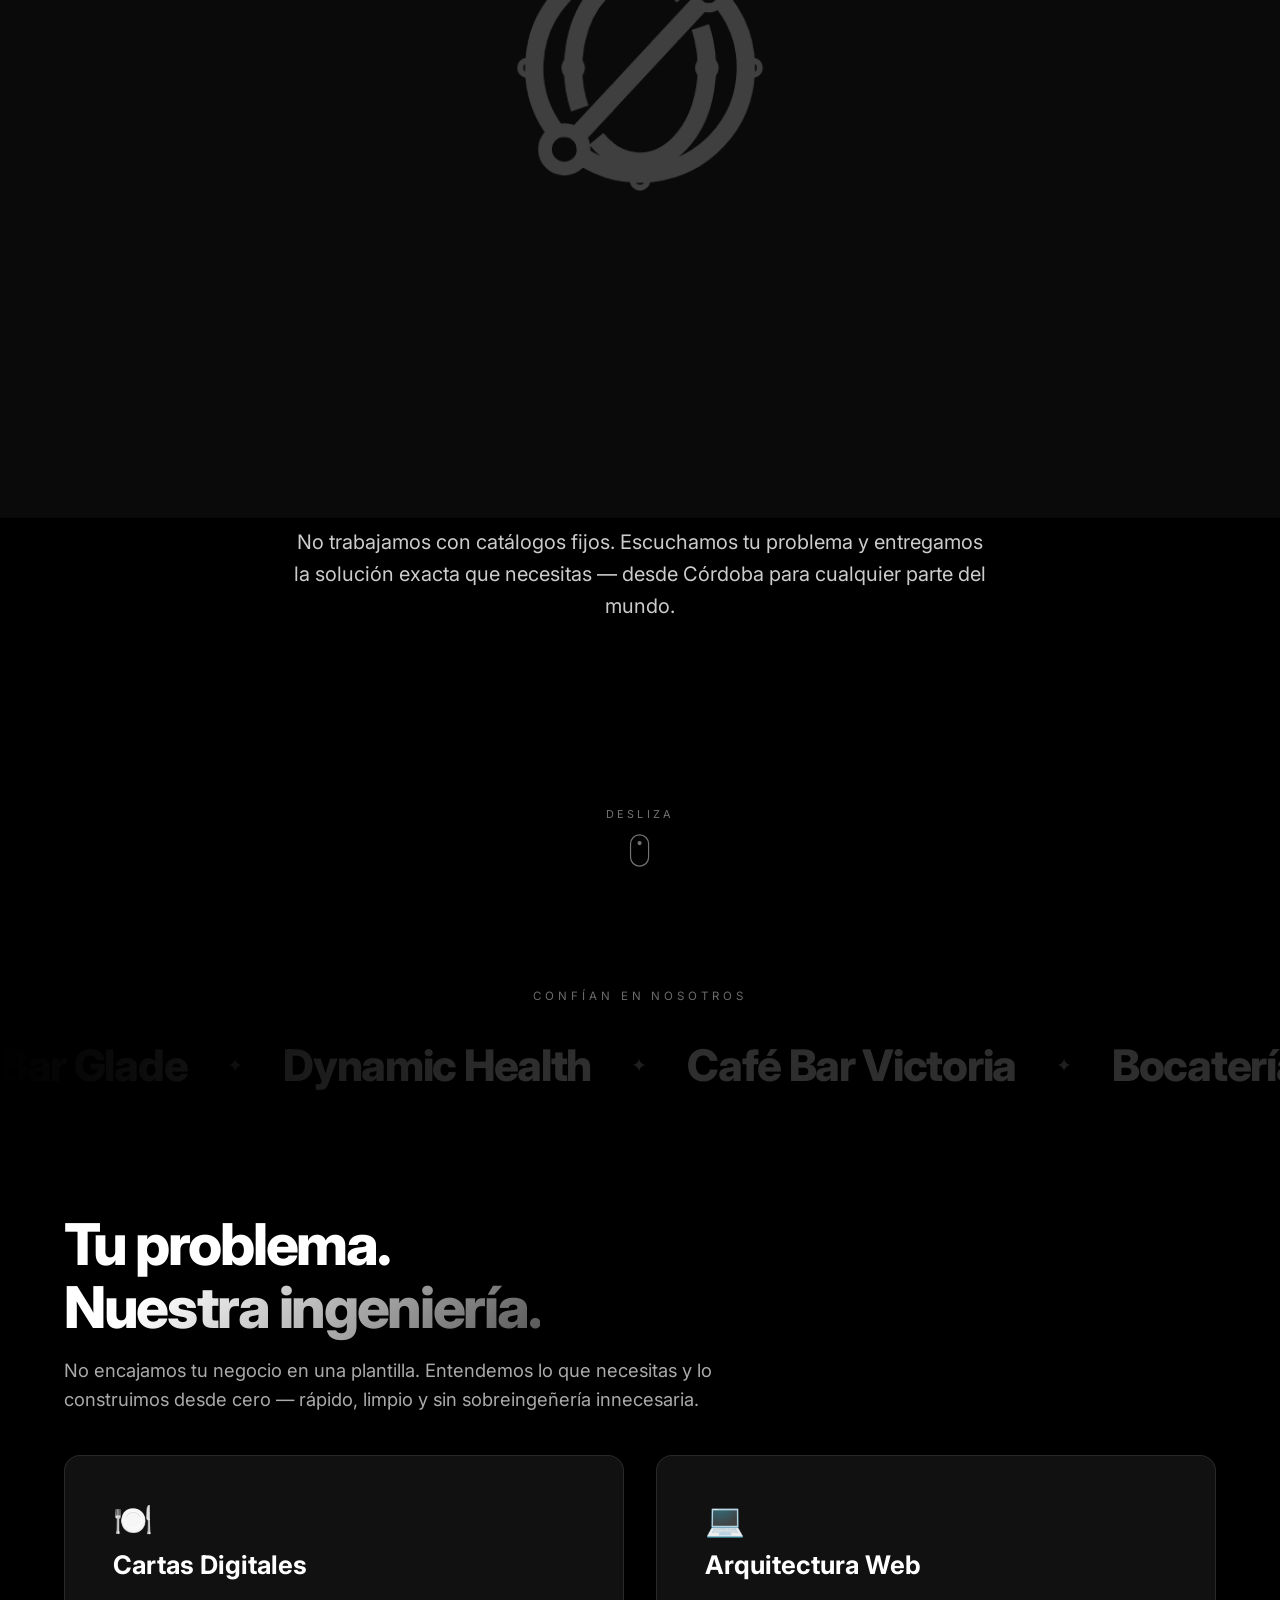
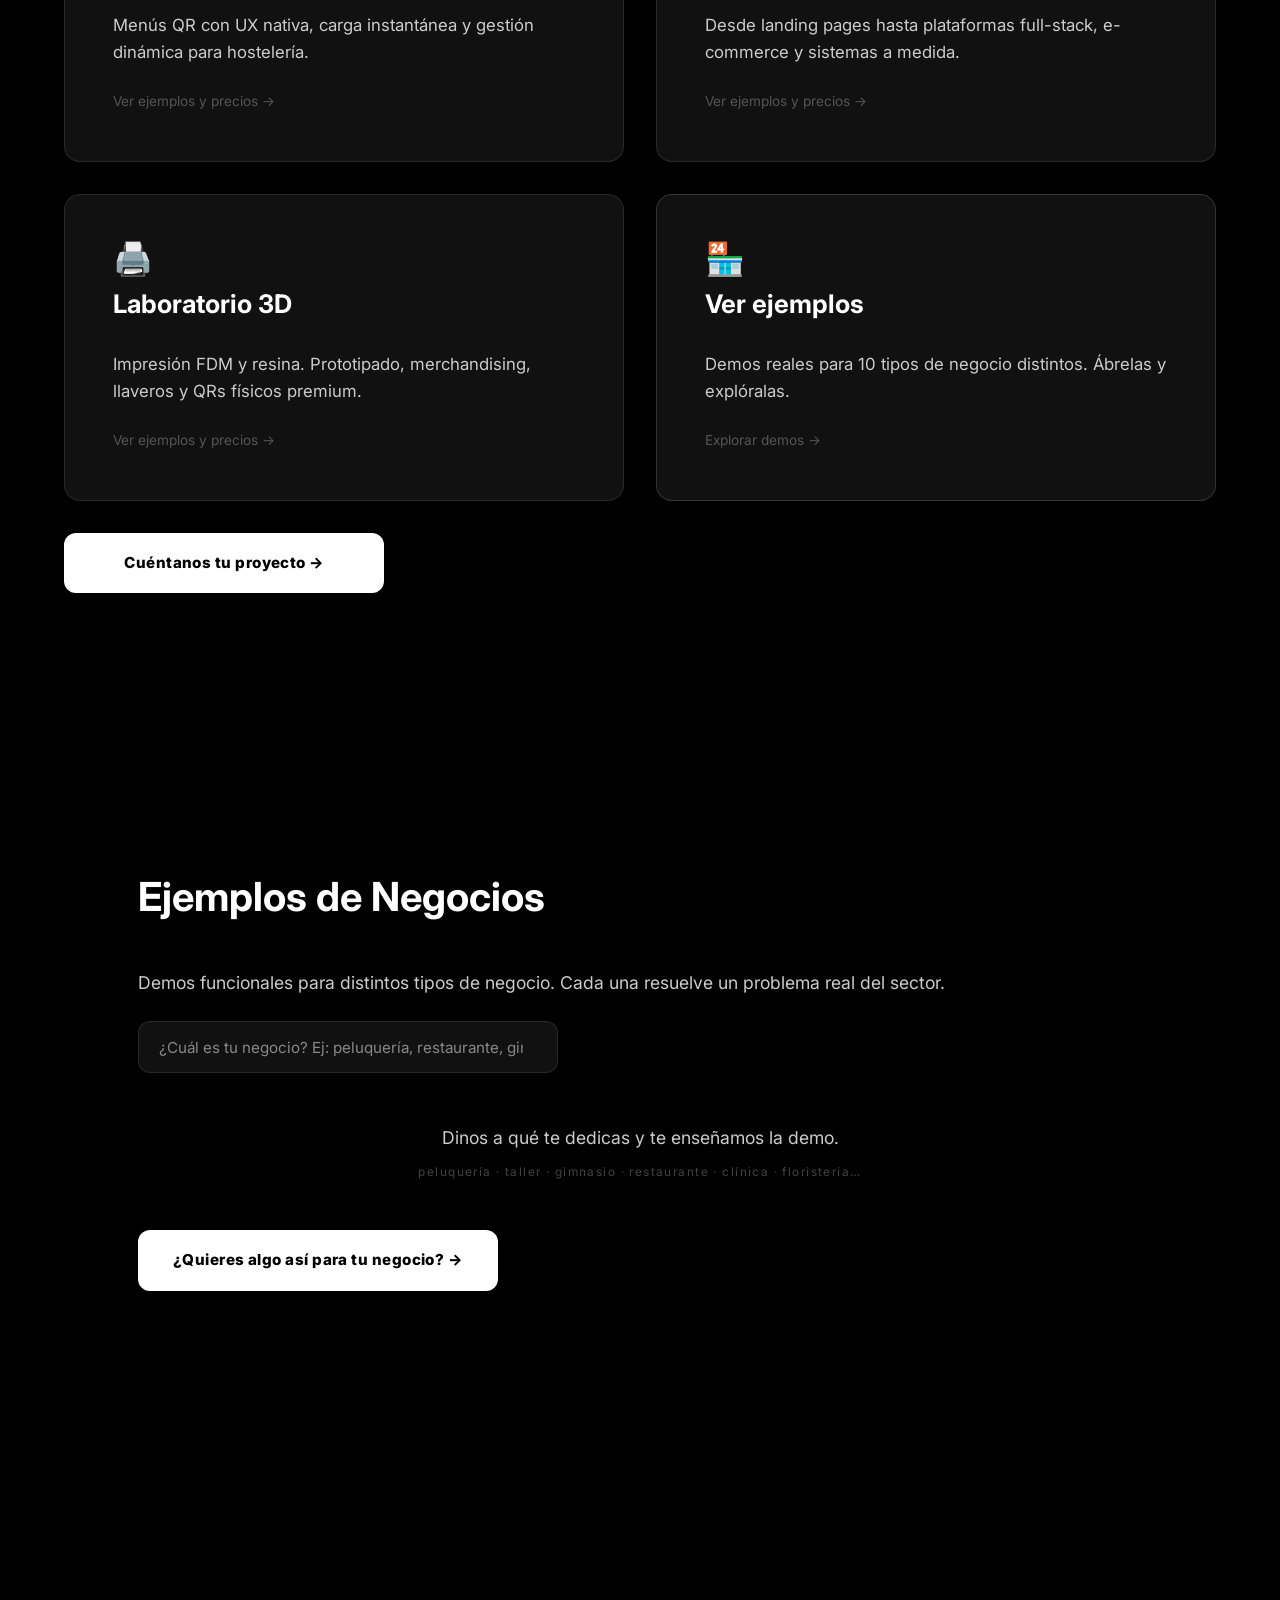
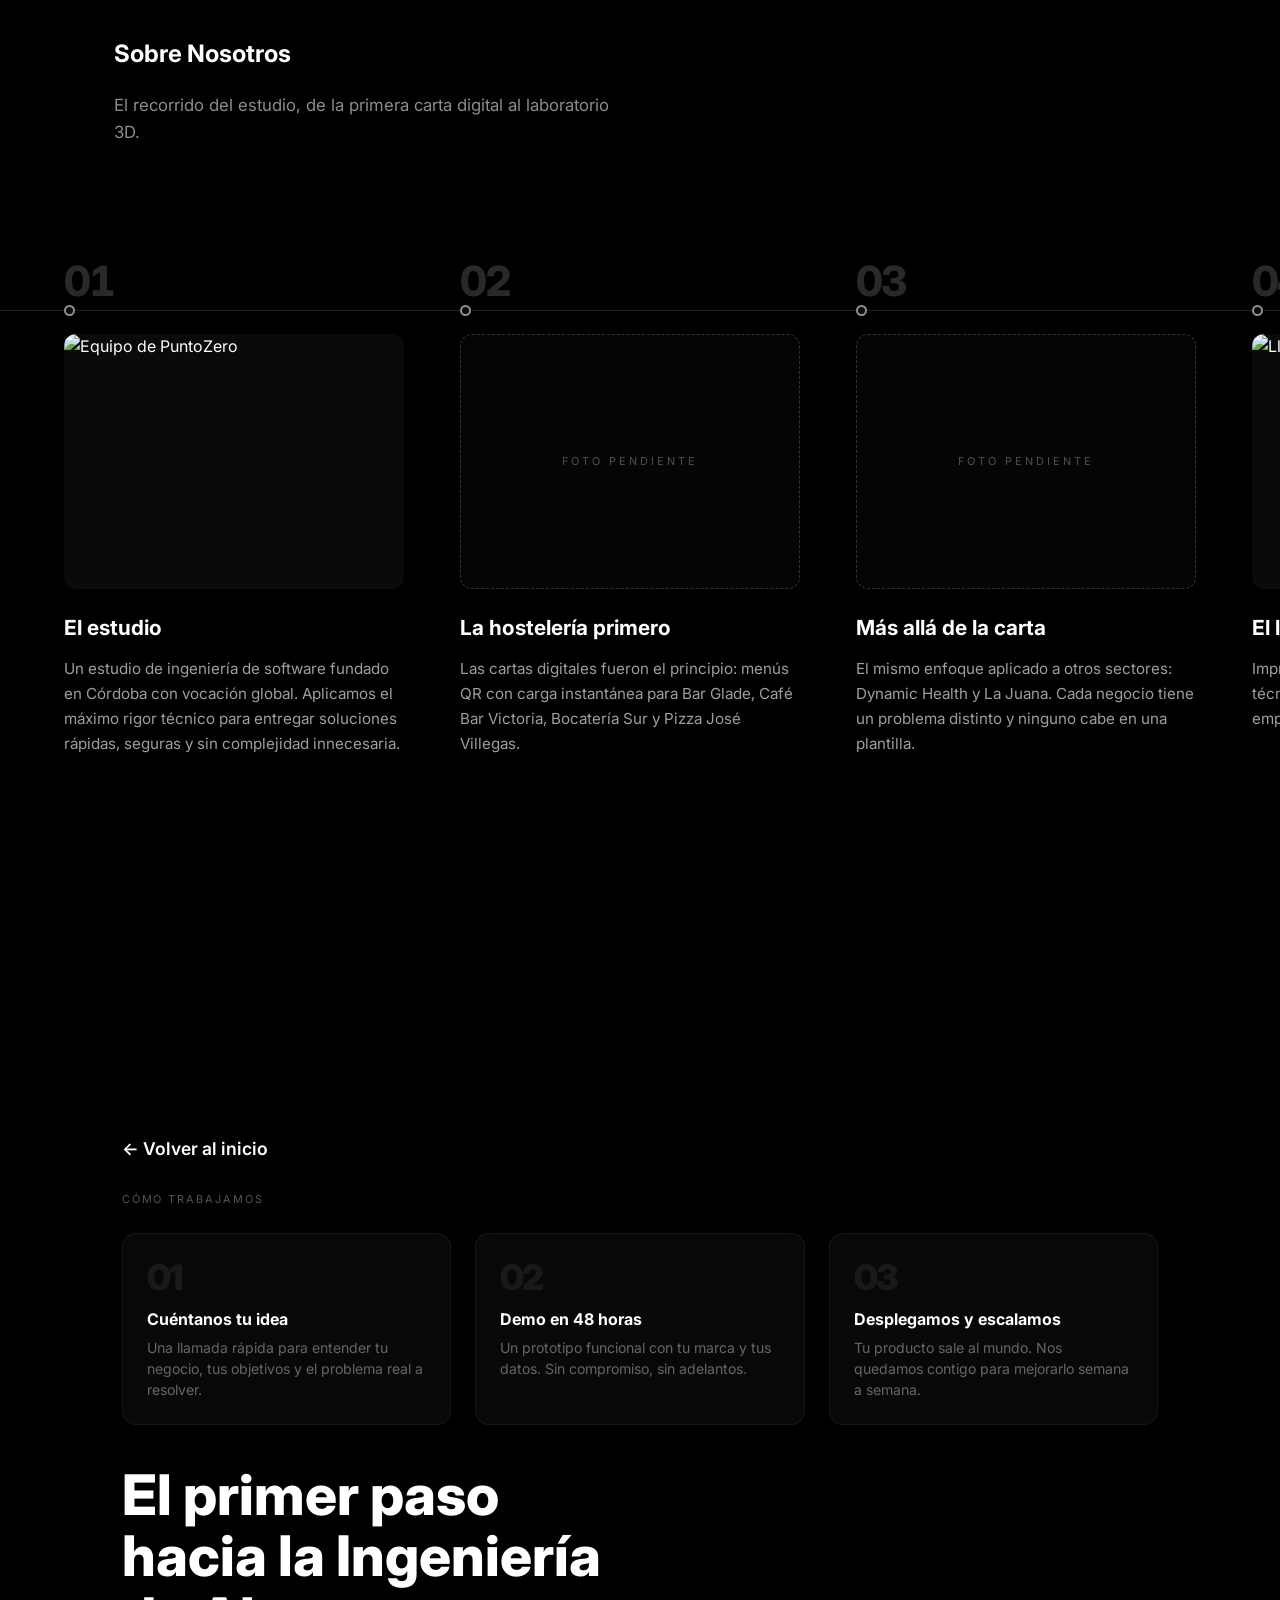
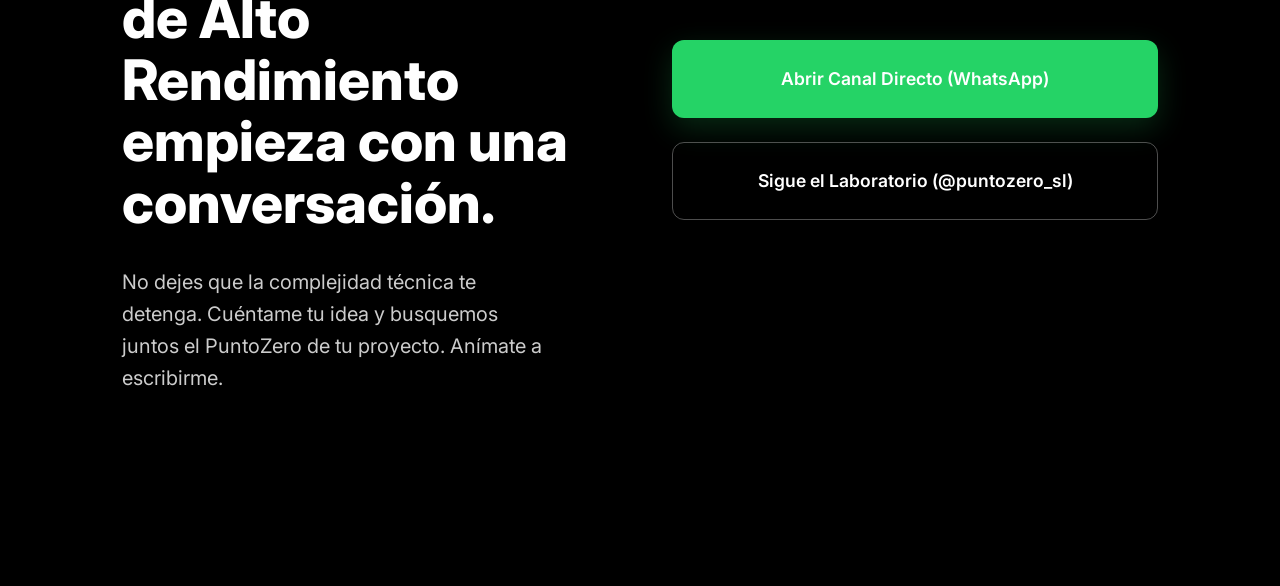
==== commit c83a74b5: "Línea temporal horizontal también en móvil Faltaba: en móvil solo se había hecho deslizable la tira " ====
--- a/index.html
+++ b/index.html
@@ -586,6 +586,19 @@
                     <h2>Sobre Nosotros</h2>
                 </div>
                 <div class="view-body">
+                    <!-- La línea temporal la clona js/movil.js desde la versión de
+                         escritorio, que está en el DOM aunque oculta. Así el contenido de
+                         los hitos vive en un único sitio del HTML: se edita allí y el móvil
+                         sigue el cambio solo. Si el clonado no ocurre (sin JS), se queda
+                         visible el bloque clásico y no se pierde nada. -->
+                    <div class="pzm-tl" hidden>
+                        <p class="pzm-tl-pista">Desliza para ver el recorrido →</p>
+                        <div class="pzm-tl-viewport">
+                            <div class="pzm-tl-rail" aria-hidden="true"><span class="pzm-tl-rail-lleno"></span></div>
+                        </div>
+                    </div>
+
+                    <div class="pzm-sobre-clasico">
                     <div class="team-photo-wrap">
                         <img src="equipo.webp" alt="Equipo PuntoZero" class="team-photo"/>
                     </div>
@@ -599,6 +612,7 @@
                             <h4>Diseño & Experiencia de Usuario</h4>
                             <p>Convierte la complejidad técnica en interfaces elegantes e intuitivas. Garantiza que cada producto sea tan fácil de usar como potente.</p>
                         </div>
+                    </div>
                     </div>
                 </div>
             </section>
--- a/css/styles.css
+++ b/css/styles.css
@@ -2707,3 +2707,148 @@
         filter: none;
     }
 }
+
+/* =========================================================================
+   LÍNEA TEMPORAL EN MÓVIL
+   -------------------------------------------------------------------------
+   Mismos hitos que en escritorio, pero se recorren con el dedo en vez de
+   anclando la sección. Se descarta el anclaje a propósito: con el dedo, que
+   un gesto vertical mueva el contenido en horizontal desorienta, y en iOS la
+   barra del navegador cambia de alto al desplazarse y da saltos en el pin.
+   Aquí manda el scroll nativo, con enganche por hito.
+   ========================================================================= */
+@media (max-width: 1023px) {
+
+    .pzm-tl[hidden] { display: none; }
+
+    .pzm-tl-pista {
+        margin: 0 0 1.2rem;
+        font-size: .68rem;
+        letter-spacing: .24em;
+        text-transform: uppercase;
+        color: rgba(255, 255, 255, .34);
+    }
+
+    .pzm-tl-viewport {
+        position: relative;
+        overflow-x: auto;
+        overflow-y: hidden;
+        scroll-snap-type: x mandatory;
+        -webkit-overflow-scrolling: touch;
+        scrollbar-width: none;
+        /* Se sale del padding de la sección para que la tira llegue al borde. */
+        margin: 0 -5%;
+        padding: 0 0 .5rem;
+    }
+
+    .pzm-tl-viewport::-webkit-scrollbar { display: none; }
+
+    .pzm-tl-rail {
+        position: absolute;
+        top: 14px;
+        left: 5%;
+        right: 5%;
+        height: 1px;
+        background: rgba(255, 255, 255, .12);
+    }
+
+    .pzm-tl-rail-lleno {
+        display: block;
+        height: 100%;
+        width: 0;
+        background: linear-gradient(90deg, rgba(255,255,255,.6), rgba(120,180,255,.9));
+        box-shadow: 0 0 10px rgba(120, 180, 255, .5);
+    }
+
+    .pzm-tl .pz-tl-track {
+        display: flex;
+        align-items: flex-start;
+        gap: 1rem;
+        margin: 0;
+        padding: 0 5%;
+        list-style: none;
+        width: max-content;
+    }
+
+    .pzm-tl .pz-tl-hito {
+        position: relative;
+        flex: 0 0 74vw;
+        max-width: 320px;
+        scroll-snap-align: center;
+        padding-top: 34px;
+    }
+
+    .pzm-tl .pz-tl-punto {
+        position: absolute;
+        top: 9px;
+        left: 0;
+        width: 11px;
+        height: 11px;
+        border-radius: 50%;
+        background: #0a0a0a;
+        border: 2px solid rgba(255, 255, 255, .5);
+        transition: background-color .3s ease, border-color .3s ease, box-shadow .3s ease;
+    }
+
+    .pzm-tl .pz-tl-hito.pz-tl-visto .pz-tl-punto {
+        background: #7ab4ff;
+        border-color: #7ab4ff;
+        box-shadow: 0 0 14px rgba(122, 180, 255, .7);
+    }
+
+    .pzm-tl .pz-tl-num {
+        position: absolute;
+        top: 0;
+        left: 22px;
+        font-size: 1.05rem;
+        font-weight: 800;
+        letter-spacing: -.02em;
+        color: rgba(255, 255, 255, .3);
+        font-variant-numeric: tabular-nums;
+    }
+
+    .pzm-tl .pz-tl-foto {
+        margin: 0 0 1rem;
+        border-radius: 10px;
+        overflow: hidden;
+        background: rgba(255, 255, 255, .04);
+        aspect-ratio: 4 / 3;
+    }
+
+    .pzm-tl .pz-tl-foto img {
+        width: 100%;
+        height: 100%;
+        object-fit: cover;
+        display: block;
+    }
+
+    .pzm-tl .pz-tl-foto--vacia {
+        display: grid;
+        place-items: center;
+        border: 1px dashed rgba(255, 255, 255, .18);
+        background: rgba(255, 255, 255, .02);
+    }
+
+    .pzm-tl .pz-tl-foto--vacia span {
+        font-size: .6rem;
+        letter-spacing: .22em;
+        text-transform: uppercase;
+        color: rgba(255, 255, 255, .3);
+    }
+
+    .pzm-tl .pz-tl-hito h3 {
+        font-size: 1.1rem;
+        font-weight: 700;
+        margin: 0 0 .5rem;
+        color: #fff;
+    }
+
+    .pzm-tl .pz-tl-hito p {
+        font-size: .88rem;
+        line-height: 1.6;
+        color: rgba(255, 255, 255, .6);
+        margin: 0;
+    }
+
+    .pzm-tl .pz-tl-hito p strong { color: rgba(255, 255, 255, .9); font-weight: 600; }
+}
